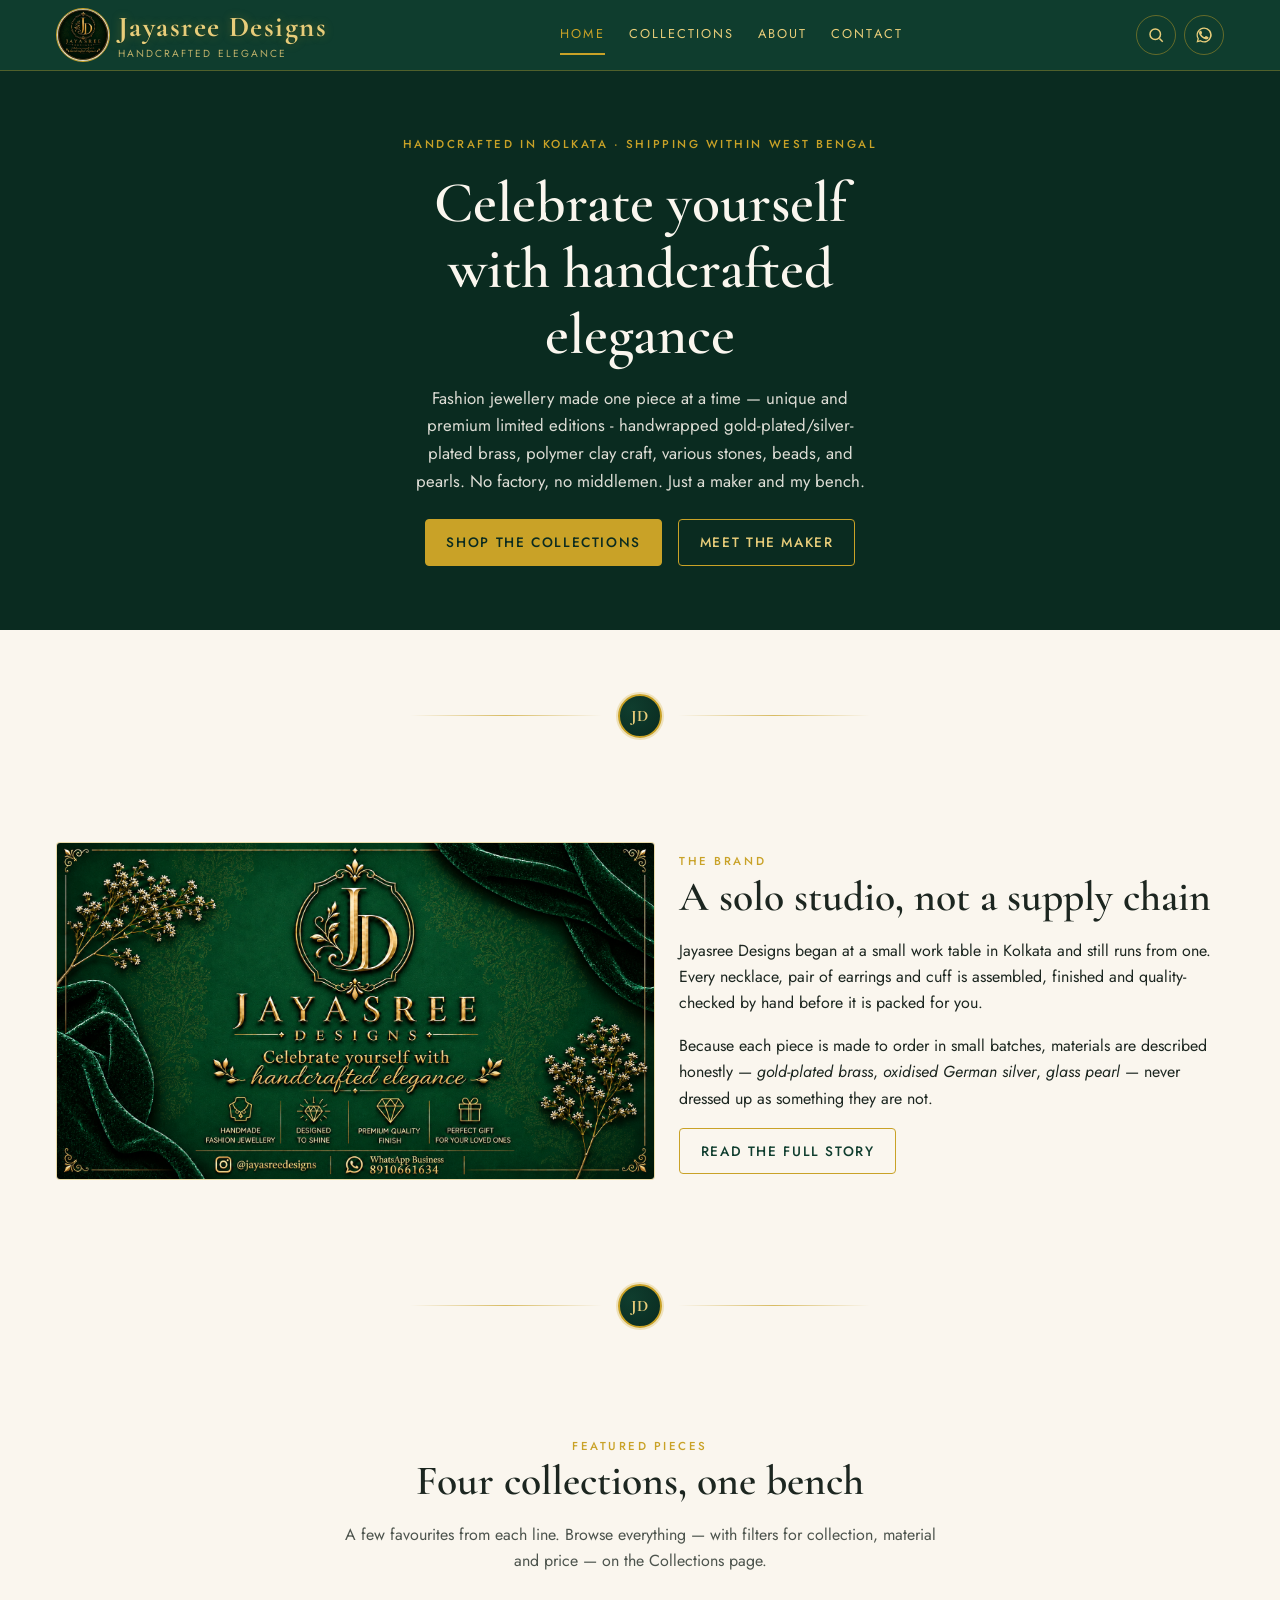
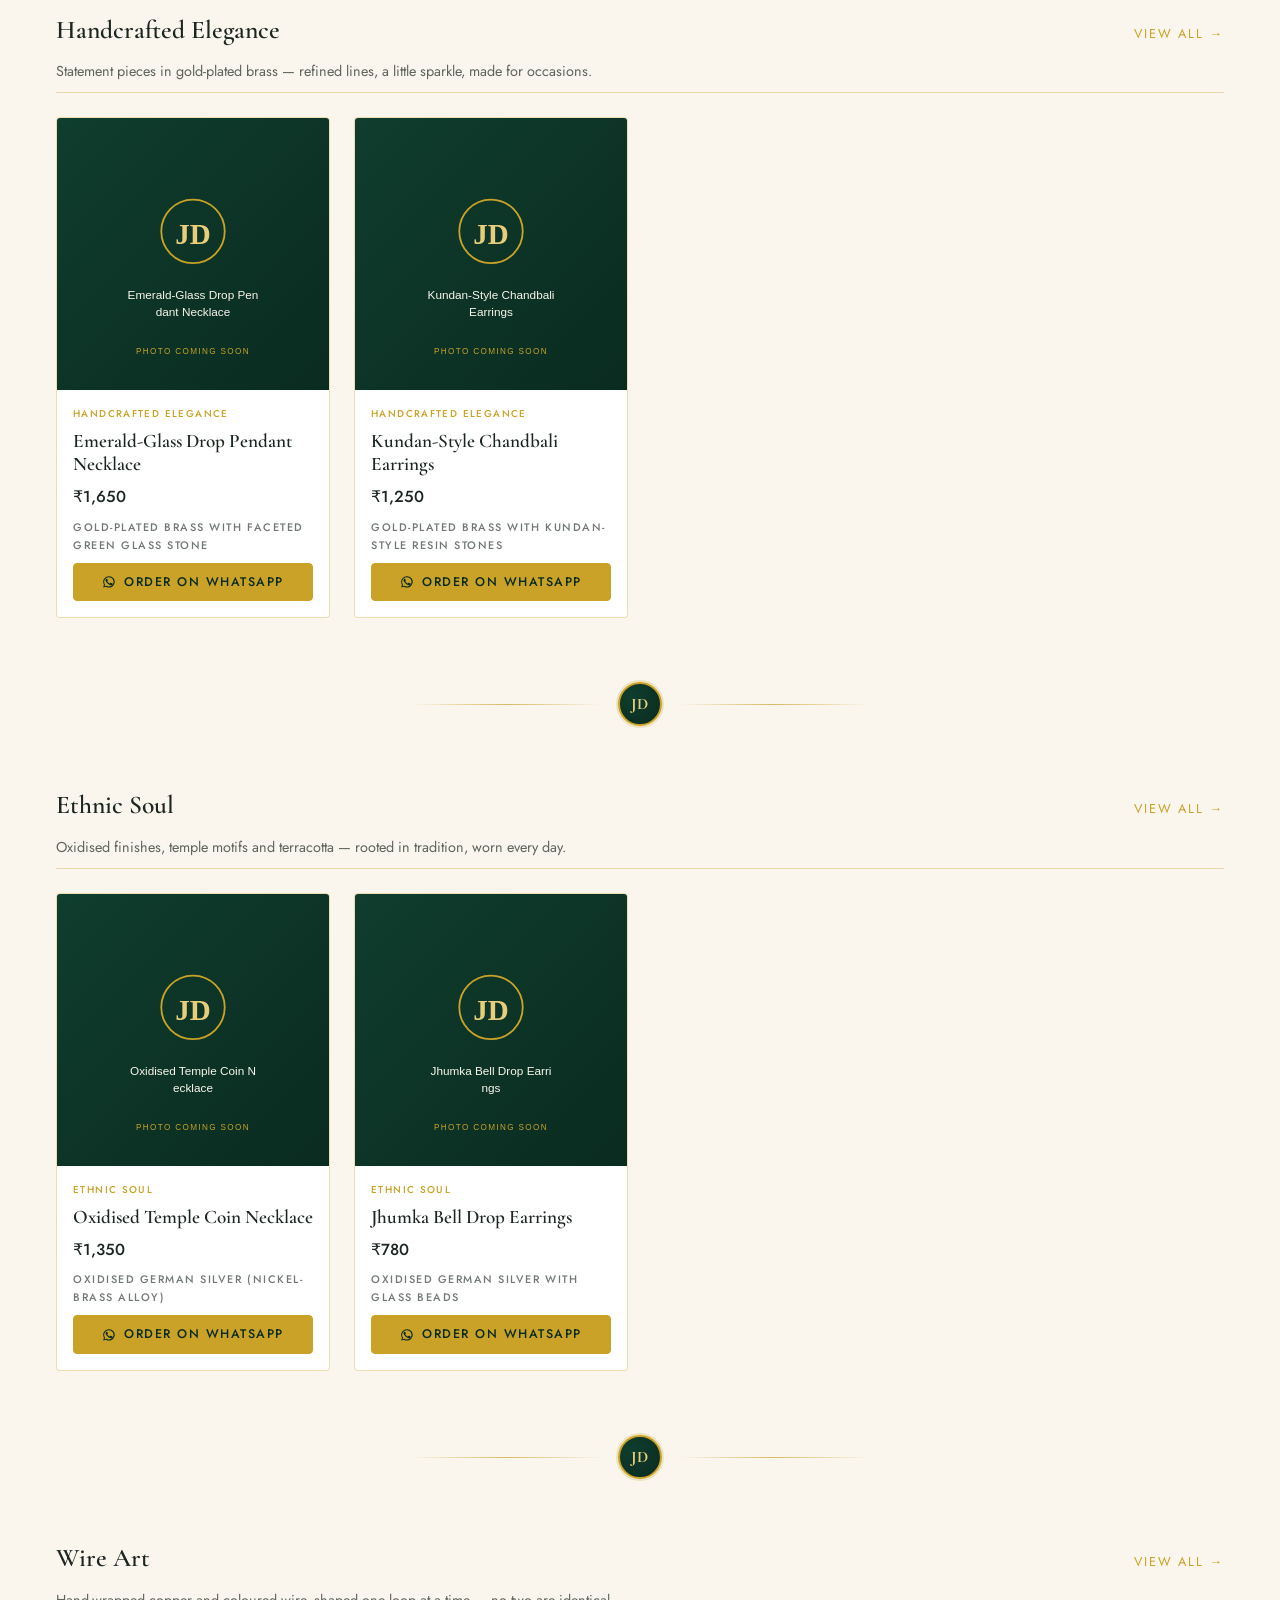
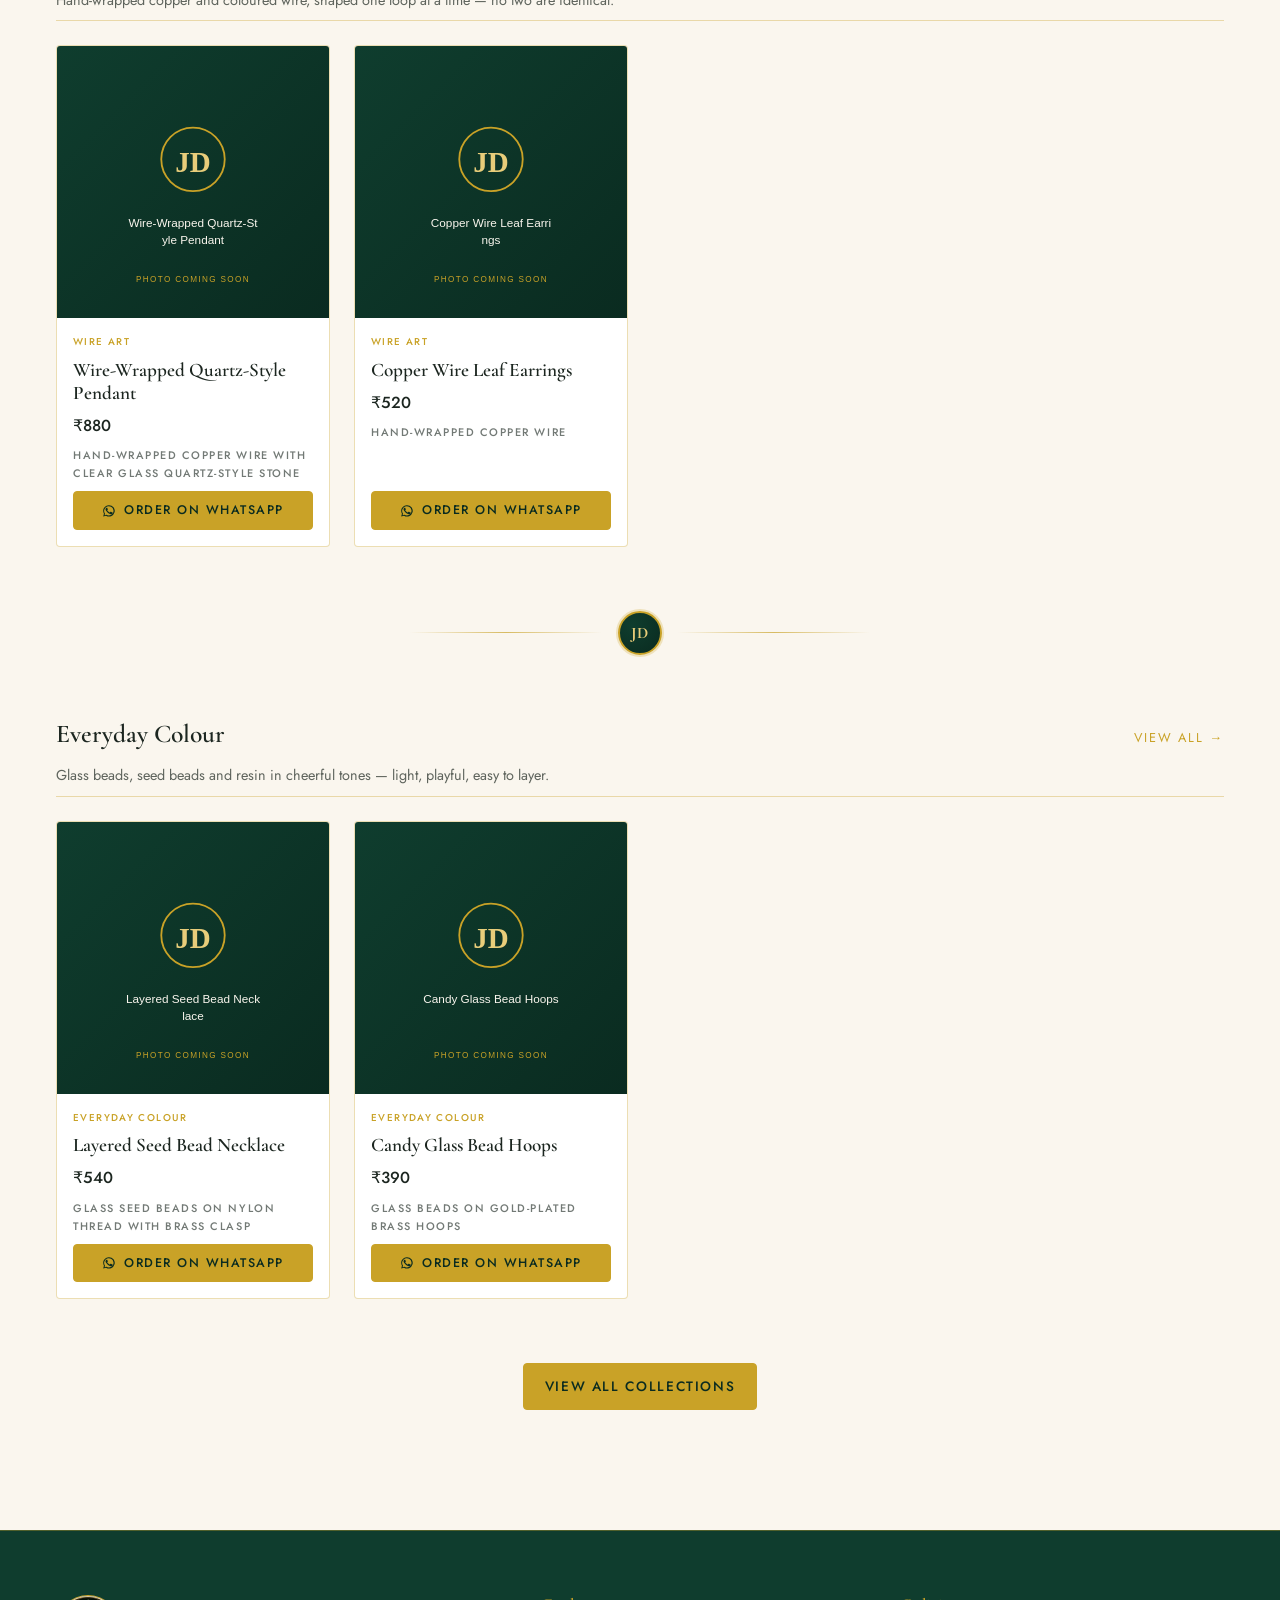
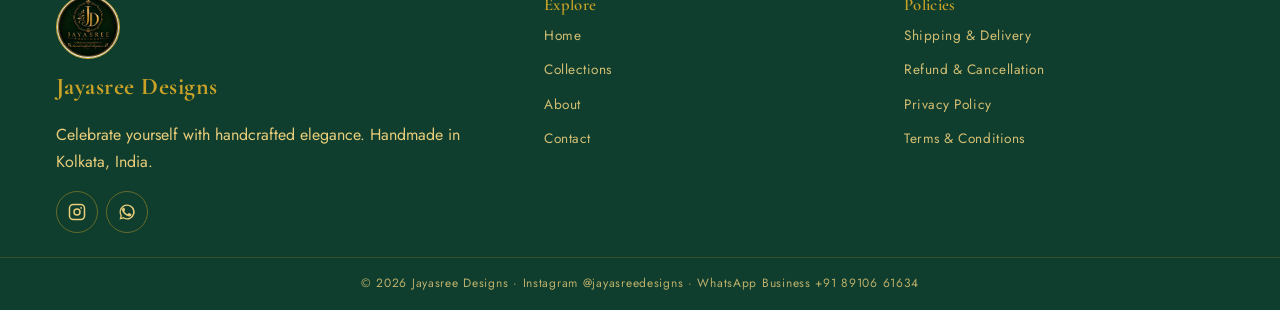
==== index.html @ e87f1fe1 "Fix WhatsApp number source, price range overlap, and SEO basics - Product and empty-state WhatsApp l" ====
<!DOCTYPE html>
<html lang="en">
<head>
  <meta charset="utf-8">
  <meta name="viewport" content="width=device-width, initial-scale=1">
  <title>Jayasree Designs — Handcrafted Fashion Jewellery</title>
  <meta name="description" content="Jayasree Designs is a solo-maker handcrafted fashion jewellery brand from Kolkata. Gold-plated brass, oxidised silver, wire art and colourful everyday pieces. Order on WhatsApp. Currently shipping within West Bengal.">
  <link rel="icon" href="assets/images/logo.jpeg">
  <link rel="preconnect" href="https://fonts.googleapis.com">
  <link rel="preconnect" href="https://fonts.gstatic.com" crossorigin>
  <link rel="stylesheet" href="https://fonts.googleapis.com/css2?family=Cormorant+Garamond:ital,wght@0,400;0,500;0,600;0,700;1,400&family=Jost:wght@300;400;500;600&display=swap">
  <link rel="stylesheet" href="assets/css/styles.css">
</head>
<body>
  <a class="skip-link" href="#main">Skip to content</a>

  <!-- ============================ HEADER ============================ -->
  <header class="site-header">
    <div class="container header-inner">
      <a class="brand" href="index.html" aria-label="Jayasree Designs — home">
        <img src="assets/images/logo.jpeg" alt="" width="54" height="54">
        <span class="brand-text">
          <span class="brand-name" data-jd="name">Jayasree Designs</span>
          <span class="brand-tag" data-jd="header-tag">Handcrafted elegance</span>
        </span>
      </a>

      <nav class="nav" id="primary-nav" aria-label="Primary">
        <ul>
          <li><a href="index.html">Home</a></li>
          <li><a href="collections.html">Collections</a></li>
          <li><a href="about.html">About</a></li>
          <li><a href="contact.html">Contact</a></li>
        </ul>
      </nav>

      <div class="header-utils">
        <form class="header-search" id="header-search" role="search" action="collections.html" method="get">
          <input type="search" name="q" placeholder="Search pieces…" aria-label="Search products">
          <button type="submit" class="icon-btn" aria-label="Submit search">
            <svg viewBox="0 0 24 24" fill="none" stroke="currentColor" stroke-width="2" aria-hidden="true"><circle cx="11" cy="11" r="7"/><line x1="21" y1="21" x2="16.65" y2="16.65"/></svg>
          </button>
        </form>
        <button type="button" class="icon-btn search-toggle" aria-label="Search" aria-expanded="false" aria-controls="header-search">
          <svg viewBox="0 0 24 24" fill="none" stroke="currentColor" stroke-width="2" aria-hidden="true"><circle cx="11" cy="11" r="7"/><line x1="21" y1="21" x2="16.65" y2="16.65"/></svg>
        </button>
        <a class="icon-btn" href="https://wa.me/918910661634?text=Hello%20Jayasree%20Designs!%20I%20found%20you%20through%20your%20website%20and%20would%20like%20to%20place%20an%20order." target="_blank" rel="noopener" aria-label="Order on WhatsApp" data-jd-wa data-wa-text="Hello Jayasree Designs! I found you through your website and would like to place an order.">
          <svg viewBox="0 0 24 24" fill="currentColor" aria-hidden="true"><path d="M12 2a10 10 0 0 0-8.6 15L2 22l5.2-1.4A10 10 0 1 0 12 2zm0 18.2c-1.5 0-3-.4-4.3-1.2l-.3-.2-2.9.8.8-2.8-.2-.3A8.2 8.2 0 1 1 12 20.2zm4.7-6c-.3-.1-1.7-.8-2-.9-.3-.1-.5-.1-.7.2s-.7 1-.9 1.1c-.2.2-.3.2-.6.1a8 8 0 0 1-2.4-1.5 9 9 0 0 1-1.6-2c-.2-.3 0-.5.1-.6l.5-.5.3-.5c.1-.2 0-.4 0-.6l-.9-2.2c-.2-.5-.4-.5-.7-.5h-.6a1.1 1.1 0 0 0-.8.4c-.3.3-1 1-1 2.5s1.1 2.9 1.2 3.1c.2.2 2.2 3.4 5.4 4.7 3.2 1.3 3.2.9 3.8.8.6 0 1.7-.7 2-1.4.2-.7.2-1.3.1-1.4z"/></svg>
        </a>
        <button type="button" class="menu-toggle" aria-label="Menu" aria-expanded="false" aria-controls="primary-nav">
          <svg viewBox="0 0 24 24" fill="none" stroke="currentColor" stroke-width="2" aria-hidden="true"><line x1="3" y1="6" x2="21" y2="6"/><line x1="3" y1="12" x2="21" y2="12"/><line x1="3" y1="18" x2="21" y2="18"/></svg>
        </button>
      </div>
    </div>
  </header>

  <main id="main">
    <!-- ============================ HERO ============================ -->
    <section class="hero">
      <div class="container">
        <span class="eyebrow">Handcrafted in Kolkata · Shipping within West Bengal</span>
        <h1>Celebrate yourself with handcrafted elegance</h1>
        <p class="subhead">Fashion jewellery made one piece at a time — unique and premium limited editions - handwrapped gold-plated/silver-plated brass, polymer clay craft, various stones, beads, and pearls. No factory, no middlemen. Just a maker and my bench.</p>
        <div class="hero-actions">
          <a class="btn btn--on-green" href="collections.html">Shop the collections</a>
          <a class="btn btn--on-green btn--outline" href="about.html">Meet the maker</a>
        </div>
      </div>
    </section>

    <div class="section-divider" aria-hidden="true"><span class="medallion"><span>JD</span></span></div>

    <!-- ======================= STORY TEASER ======================= -->
    <section class="section">
      <div class="container">
        <div class="story-teaser">
          <div class="media">
            <img src="assets/images/Banner3.png" alt="A selection of Jayasree Designs handcrafted jewellery" loading="lazy">
          </div>
          <div>
            <span class="eyebrow">The brand</span>
            <h2>A solo studio, not a supply chain</h2>
            <p>Jayasree Designs began at a small work table in Kolkata and still runs from one. Every necklace, pair of earrings and cuff is assembled, finished and quality-checked by hand before it is packed for you.</p>
            <p>Because each piece is made to order in small batches, materials are described honestly — <em>gold-plated brass</em>, <em>oxidised German silver</em>, <em>glass pearl</em> — never dressed up as something they are not.</p>
            <a class="btn btn--outline" href="about.html">Read the full story</a>
          </div>
        </div>
      </div>
    </section>

    <div class="section-divider" aria-hidden="true"><span class="medallion"><span>JD</span></span></div>

    <!-- ==================== FEATURED COLLECTIONS ==================== -->
    <section class="section">
      <div class="container">
        <div class="section-head">
          <span class="eyebrow">Featured pieces</span>
          <h2>Four collections, one bench</h2>
          <p>A few favourites from each line. Browse everything — with filters for collection, material and price — on the Collections page.</p>
        </div>
        <div id="featured-root" aria-live="polite">
          <p class="material" style="text-align:center">Loading pieces…</p>
        </div>
        <p style="text-align:center; margin-top: 2rem;">
          <a class="btn" href="collections.html">View all collections</a>
        </p>
      </div>
    </section>
  </main>

  <!-- ============================ FOOTER ============================ -->
  <footer class="site-footer">
    <div class="container footer-grid">
      <div class="footer-brand">
        <img src="assets/images/logo.jpeg" alt="Jayasree Designs">
        <p class="brand-name" data-jd="name">Jayasree Designs</p>
        <p data-jd="footer-blurb">Celebrate yourself with handcrafted elegance. Handmade in Kolkata, India.</p>
        <div class="social-row">
          <a href="https://instagram.com/jayasreedesigns" target="_blank" rel="noopener" aria-label="Jayasree Designs on Instagram" data-jd-ig>
            <svg viewBox="0 0 24 24" fill="none" stroke="currentColor" stroke-width="2" aria-hidden="true"><rect x="2" y="2" width="20" height="20" rx="5"/><circle cx="12" cy="12" r="4"/><circle cx="17.5" cy="6.5" r="1.2" fill="currentColor" stroke="none"/></svg>
          </a>
          <a href="https://wa.me/918910661634" target="_blank" rel="noopener" aria-label="Jayasree Designs on WhatsApp" data-jd-wa>
            <svg viewBox="0 0 24 24" fill="currentColor" aria-hidden="true"><path d="M12 2a10 10 0 0 0-8.6 15L2 22l5.2-1.4A10 10 0 1 0 12 2zm0 18.2c-1.5 0-3-.4-4.3-1.2l-.3-.2-2.9.8.8-2.8-.2-.3A8.2 8.2 0 1 1 12 20.2zm4.7-6c-.3-.1-1.7-.8-2-.9-.3-.1-.5-.1-.7.2s-.7 1-.9 1.1c-.2.2-.3.2-.6.1a8 8 0 0 1-2.4-1.5 9 9 0 0 1-1.6-2c-.2-.3 0-.5.1-.6l.5-.5.3-.5c.1-.2 0-.4 0-.6l-.9-2.2c-.2-.5-.4-.5-.7-.5h-.6a1.1 1.1 0 0 0-.8.4c-.3.3-1 1-1 2.5s1.1 2.9 1.2 3.1c.2.2 2.2 3.4 5.4 4.7 3.2 1.3 3.2.9 3.8.8.6 0 1.7-.7 2-1.4.2-.7.2-1.3.1-1.4z"/></svg>
          </a>
        </div>
      </div>
      <div>
        <h4>Explore</h4>
        <ul class="footer-nav">
          <li><a href="index.html">Home</a></li>
          <li><a href="collections.html">Collections</a></li>
          <li><a href="about.html">About</a></li>
          <li><a href="contact.html">Contact</a></li>
        </ul>
      </div>
      <div>
        <h4>Policies</h4>
        <ul class="footer-nav">
          <li><a href="shipping-policy.html">Shipping &amp; Delivery</a></li>
          <li><a href="refund-policy.html">Refund &amp; Cancellation</a></li>
          <li><a href="privacy-policy.html">Privacy Policy</a></li>
          <li><a href="terms.html">Terms &amp; Conditions</a></li>
        </ul>
      </div>
    </div>
    <div class="footer-bottom">
      <div class="container">© <span id="year">2026</span> <span data-jd="name">Jayasree Designs</span> · Instagram <span data-jd="instagram-handle">@jayasreedesigns</span> · WhatsApp Business <span data-jd="whatsapp-display">+91 89106 61634</span></div>
    </div>
  </footer>

  <script src="assets/js/site.js" defer></script>
  <script src="assets/js/products.js" defer></script>
</body>
</html>
---- assets/css/styles.css ----
/* =========================================================================
   Jayasree Designs — single stylesheet
   Plain CSS, mobile-first. No build step.
   ========================================================================= */

/* Google Fonts (Cormorant Garamond + Jost) are loaded with a <link> in each
   page's <head>, not @import here, so they download in parallel. */

/* ----- Design tokens ----- */
:root {
  --bottle-green: #0F3D2E;
  --bottle-green-deep: #0A2B20;
  --gold: #C9A227;
  --gold-light: #E8CD7A;
  --off-white: #FAF6EE;
  --ink: #1C2620;

  --font-display: "Cormorant Garamond", Georgia, "Times New Roman", serif;
  --font-body: "Jost", "Helvetica Neue", Arial, sans-serif;

  --maxw: 1200px;
  --radius: 4px;
  --shadow-sm: 0 1px 3px rgba(15, 61, 46, 0.12);
  --shadow-md: 0 8px 28px rgba(15, 61, 46, 0.16);
  --header-h: 118px;

  --space-1: 0.25rem;
  --space-2: 0.5rem;
  --space-3: 1rem;
  --space-4: 1.5rem;
  --space-5: 2.5rem;
  --space-6: 4rem;
}

/* ----- Reset-ish ----- */
*,
*::before,
*::after {
  box-sizing: border-box;
}

html {
  -webkit-text-size-adjust: 100%;
  scroll-behavior: smooth;
}

body {
  margin: 0;
  background: var(--off-white);
  color: var(--ink);
  font-family: var(--font-body);
  font-weight: 400;
  font-size: 1rem;
  line-height: 1.65;
}

img {
  max-width: 100%;
  display: block;
}

a {
  color: inherit;
  text-decoration: none;
}

button {
  font-family: inherit;
  cursor: pointer;
}

h1,
h2,
h3,
h4 {
  font-family: var(--font-display);
  font-weight: 600;
  line-height: 1.15;
  margin: 0 0 var(--space-3);
  color: var(--ink);
}

h1 { font-size: clamp(2.1rem, 6vw, 3.6rem); }
h2 { font-size: clamp(1.7rem, 4.4vw, 2.6rem); }
h3 { font-size: clamp(1.25rem, 3vw, 1.6rem); }

p { margin: 0 0 var(--space-3); }

hr {
  border: 0;
  border-top: 1px solid rgba(201, 162, 39, 0.4);
  margin: var(--space-5) 0;
}

.container {
  width: 100%;
  max-width: var(--maxw);
  margin-inline: auto;
  padding-inline: var(--space-3);
}

.visually-hidden {
  position: absolute !important;
  width: 1px;
  height: 1px;
  padding: 0;
  margin: -1px;
  overflow: hidden;
  clip: rect(0 0 0 0);
  white-space: nowrap;
  border: 0;
}

.skip-link {
  position: absolute;
  left: -999px;
  top: 0;
  background: var(--gold);
  color: var(--bottle-green-deep);
  padding: var(--space-2) var(--space-3);
  z-index: 200;
  font-weight: 600;
}
.skip-link:focus { left: 0; }

:focus-visible {
  outline: 2px solid var(--gold);
  outline-offset: 2px;
}

/* ----- Typographic helpers ----- */
.eyebrow,
.tag,
.material,
.nav a,
.footer-nav a {
  font-family: var(--font-body);
}

.eyebrow {
  text-transform: uppercase;
  letter-spacing: 0.22em;
  font-size: 0.72rem;
  font-weight: 500;
  color: var(--gold);
}

/* uppercase Jost with tracking for category / material labels */
.tag,
.material {
  text-transform: uppercase;
  letter-spacing: 0.14em;
  font-size: 0.68rem;
  font-weight: 500;
}

/* =========================================================================
   Buttons
   ========================================================================= */
.btn {
  display: inline-flex;
  align-items: center;
  justify-content: center;
  gap: var(--space-2);
  font-family: var(--font-body);
  font-weight: 500;
  font-size: 0.85rem;
  text-transform: uppercase;
  letter-spacing: 0.12em;
  padding: 0.8em 1.5em;
  border-radius: var(--radius);
  border: 1px solid var(--gold);
  background: var(--gold);
  color: var(--bottle-green-deep);
  transition: background-color 0.18s ease, color 0.18s ease, transform 0.18s ease;
}
.btn:hover,
.btn:focus-visible {
  background: var(--gold-light);
  transform: translateY(-1px);
}

.btn--outline {
  background: transparent;
  color: var(--bottle-green);
}
.btn--outline:hover,
.btn--outline:focus-visible {
  background: var(--gold);
  color: var(--bottle-green-deep);
}

.btn--on-green {
  background: var(--gold);
  color: var(--bottle-green-deep);
}
.btn--on-green.btn--outline {
  background: transparent;
  color: var(--gold-light);
}
.btn--on-green.btn--outline:hover {
  background: var(--gold);
  color: var(--bottle-green-deep);
}

.btn--block { width: 100%; }
.btn--sm { padding: 0.65em 1.1em; font-size: 0.78rem; }

.wa-icon { width: 1.1em; height: 1.1em; flex: none; }

/* =========================================================================
   Medallion motif (echoes the JD monogram badge)
   ========================================================================= */
.medallion {
  width: 44px;
  height: 44px;
  border-radius: 50%;
  display: grid;
  place-items: center;
  background:
    radial-gradient(circle at 30% 30%, var(--bottle-green), var(--bottle-green-deep));
  border: 2px solid var(--gold);
  box-shadow: 0 0 0 2px rgba(201, 162, 39, 0.25);
  flex: none;
}
.medallion span {
  font-family: var(--font-display);
  font-weight: 700;
  font-size: 1rem;
  letter-spacing: 0.04em;
  color: var(--gold-light);
  line-height: 1;
}

/* divider between homepage sections */
.section-divider {
  display: flex;
  align-items: center;
  gap: var(--space-3);
  max-width: 460px;
  margin: var(--space-6) auto;
}
.section-divider::before,
.section-divider::after {
  content: "";
  flex: 1;
  height: 1px;
  background: linear-gradient(
    to right,
    transparent,
    rgba(201, 162, 39, 0.7),
    transparent
  );
}

/* =========================================================================
   Header
   ========================================================================= */
.site-header {
  position: sticky;
  top: 0;
  z-index: 100;
  background: var(--bottle-green);
  color: var(--gold-light);
  border-bottom: 1px solid rgba(201, 162, 39, 0.35);
}

.header-inner {
  display: grid;
  grid-template-columns: auto 1fr auto;
  align-items: center;
  gap: var(--space-3);
  padding-block: var(--space-2);
}

.brand {
  display: flex;
  align-items: center;
  gap: var(--space-2);
}
.brand img {
  width: 54px;
  height: 54px;
  border-radius: 50%;
  border: 1px solid var(--gold);
}
.brand-text {
  display: flex;
  flex-direction: column;
  gap: 5px;
  line-height: 1.1;
}
.brand-name {
  font-family: var(--font-display);
  font-weight: 700;
  font-size: 1.55rem;
  color: var(--gold);
  letter-spacing: 0.02em;
}
/* resplendent wordmark in the sticky header */
.site-header .brand-name {
  font-size: 1.8rem;
  color: var(--gold-light);
  letter-spacing: 0.05em;
  text-shadow: 0 0 10px rgba(201, 162, 39, 0.35), 0 1px 2px rgba(10, 43, 32, 0.45);
}
.brand-tag {
  font-size: 0.64rem;
  text-transform: uppercase;
  letter-spacing: 0.2em;
  color: var(--gold-light);
  opacity: 0.8;
}

/* primary nav */
.nav {
  justify-self: center;
}
.nav ul {
  list-style: none;
  margin: 0;
  padding: 0;
  display: flex;
  gap: var(--space-4);
}
.nav a {
  display: inline-block;
  padding: var(--space-2) 0;
  text-transform: uppercase;
  letter-spacing: 0.16em;
  font-size: 0.8rem;
  font-weight: 400;
  color: var(--gold-light);
  border-bottom: 2px solid transparent;
  transition: color 0.15s ease, border-color 0.15s ease;
}
.nav a:hover {
  color: var(--gold);
}
.nav a[aria-current="page"] {
  color: var(--gold);
  border-bottom-color: var(--gold);
}

/* header utilities: search + whatsapp */
.header-utils {
  justify-self: end;
  display: flex;
  align-items: center;
  gap: var(--space-2);
}
.icon-btn {
  width: 40px;
  height: 40px;
  display: grid;
  place-items: center;
  background: transparent;
  border: 1px solid rgba(201, 162, 39, 0.45);
  border-radius: 50%;
  color: var(--gold-light);
  transition: background-color 0.15s ease, color 0.15s ease;
}
.icon-btn:hover {
  background: var(--gold);
  color: var(--bottle-green-deep);
}
.icon-btn svg { width: 18px; height: 18px; }

.header-search {
  display: none;
  align-items: center;
  gap: var(--space-2);
  background: var(--bottle-green-deep);
  border: 1px solid rgba(201, 162, 39, 0.4);
  border-radius: var(--radius);
  padding: 0.35rem 0.6rem;
}
.header-search.is-open { display: flex; }
.header-search input {
  background: transparent;
  border: 0;
  color: var(--off-white);
  font-family: var(--font-body);
  font-size: 0.85rem;
  min-width: 160px;
}
.header-search input::placeholder { color: rgba(250, 246, 238, 0.5); }
.header-search input:focus { outline: none; }

/* mobile menu toggle */
.menu-toggle {
  display: inline-grid;
  place-items: center;
  width: 40px;
  height: 40px;
  background: transparent;
  border: 1px solid rgba(201, 162, 39, 0.45);
  border-radius: var(--radius);
  color: var(--gold-light);
}
.menu-toggle svg { width: 20px; height: 20px; }

/* =========================================================================
   Footer
   ========================================================================= */
.site-footer {
  background: var(--bottle-green);
  color: var(--gold-light);
  margin-top: var(--space-6);
  border-top: 1px solid rgba(201, 162, 39, 0.35);
}
.footer-grid {
  display: grid;
  gap: var(--space-5);
  padding-block: var(--space-6) var(--space-4);
}
.footer-brand img {
  width: 64px;
  height: 64px;
  border-radius: 50%;
  border: 1px solid var(--gold);
  margin-bottom: var(--space-2);
}
.footer-brand .brand-name { font-size: 1.5rem; }
.site-footer h4 {
  color: var(--gold);
  font-size: 1.05rem;
  text-transform: none;
  letter-spacing: 0.02em;
  margin-bottom: var(--space-2);
}
.footer-nav {
  list-style: none;
  margin: 0;
  padding: 0;
  display: grid;
  gap: var(--space-2);
}
.footer-nav a {
  font-size: 0.85rem;
  letter-spacing: 0.04em;
  color: var(--gold-light);
  opacity: 0.9;
}
.footer-nav a:hover { color: var(--gold); opacity: 1; }

.social-row {
  display: flex;
  gap: var(--space-2);
  margin-top: var(--space-2);
}
.social-row a {
  display: inline-grid;
  place-items: center;
  width: 42px;
  height: 42px;
  border: 1px solid rgba(201, 162, 39, 0.45);
  border-radius: 50%;
  color: var(--gold-light);
  transition: background-color 0.15s ease, color 0.15s ease;
}
.social-row a:hover { background: var(--gold); color: var(--bottle-green-deep); }
.social-row svg { width: 18px; height: 18px; }

.footer-bottom {
  border-top: 1px solid rgba(201, 162, 39, 0.25);
  padding-block: var(--space-3);
  font-size: 0.75rem;
  letter-spacing: 0.06em;
  text-align: center;
  opacity: 0.8;
}

/* =========================================================================
   Hero
   ========================================================================= */
.hero {
  background:
    linear-gradient(rgba(10, 43, 32, 0.72), rgba(10, 43, 32, 0.82));
  background-color: var(--bottle-green-deep);
  color: var(--off-white);
  text-align: center;
  padding-block: var(--space-6);
}
.hero h1 {
  color: var(--off-white);
  max-width: 16ch;
  margin-inline: auto;
}
.hero .subhead {
  font-size: 1.05rem;
  max-width: 46ch;
  margin: 0 auto var(--space-4);
  color: rgba(250, 246, 238, 0.88);
}
.hero .eyebrow { display: block; margin-bottom: var(--space-3); }
.hero-actions {
  display: flex;
  flex-wrap: wrap;
  gap: var(--space-3);
  justify-content: center;
}

/* =========================================================================
   Generic section
   ========================================================================= */
.section {
  padding-block: var(--space-5);
}
.section-head {
  text-align: center;
  max-width: 60ch;
  margin: 0 auto var(--space-5);
}
.section-head p { color: rgba(28, 38, 32, 0.78); }

/* story teaser */
.story-teaser {
  display: grid;
  gap: var(--space-4);
  align-items: center;
}
.story-teaser .media {
  border: 1px solid rgba(201, 162, 39, 0.4);
  border-radius: var(--radius);
  overflow: hidden;
  background: #fff;
}
.story-teaser .media img { width: 100%; height: 100%; object-fit: cover; }

/* collection strip on home */
.collection-block { margin-bottom: var(--space-6); }
.collection-block > .collection-head {
  display: flex;
  align-items: baseline;
  justify-content: space-between;
  gap: var(--space-3);
  flex-wrap: wrap;
  margin-bottom: var(--space-4);
  border-bottom: 1px solid rgba(201, 162, 39, 0.35);
  padding-bottom: var(--space-2);
}
.collection-head h3 { margin: 0; }
.collection-head p { margin: 0; font-size: 0.9rem; color: rgba(28,38,32,0.7); flex: 1 1 100%; }
.collection-head a { color: var(--gold); font-size: 0.8rem; text-transform: uppercase; letter-spacing: 0.14em; white-space: nowrap; }
.collection-head a:hover { text-decoration: underline; }

/* =========================================================================
   Shop layout: filter sidebar + product grid
   ========================================================================= */
.shop-layout {
  display: grid;
  gap: var(--space-4);
  align-items: start;
}

.filters {
  background: #fff;
  border: 1px solid rgba(201, 162, 39, 0.4);
  border-radius: var(--radius);
  box-shadow: var(--shadow-sm);
}
.filters-header {
  display: flex;
  align-items: center;
  justify-content: space-between;
  padding: var(--space-3);
  border-bottom: 1px solid rgba(201, 162, 39, 0.3);
}
.filters-header h2 {
  font-size: 1.15rem;
  margin: 0;
}
.filters-body { padding: var(--space-3); }
.filter-toggle {
  background: var(--bottle-green);
  color: var(--gold-light);
  border: 1px solid var(--gold);
  border-radius: var(--radius);
  padding: 0.6em 1em;
  font-size: 0.8rem;
  text-transform: uppercase;
  letter-spacing: 0.12em;
  width: 100%;
  display: flex;
  align-items: center;
  justify-content: space-between;
}

.filter-group { margin-bottom: var(--space-4); }
.filter-group:last-child { margin-bottom: 0; }
.filter-group h3 {
  font-family: var(--font-body);
  font-size: 0.72rem;
  text-transform: uppercase;
  letter-spacing: 0.16em;
  color: var(--gold);
  margin: 0 0 var(--space-2);
  padding-bottom: var(--space-1);
  border-bottom: 1px solid rgba(201, 162, 39, 0.3);
}
.filter-option {
  display: flex;
  align-items: center;
  gap: var(--space-2);
  padding: var(--space-1) 0;
  font-size: 0.9rem;
  cursor: pointer;
}
.filter-option input {
  accent-color: var(--gold);
  width: 16px;
  height: 16px;
  flex: none;
}
.filter-option .count {
  margin-left: auto;
  font-size: 0.75rem;
  color: rgba(28, 38, 32, 0.5);
}
.filters-actions { margin-top: var(--space-3); }

/* results bar */
.results-bar {
  display: flex;
  align-items: center;
  justify-content: space-between;
  gap: var(--space-3);
  flex-wrap: wrap;
  margin-bottom: var(--space-3);
}
.results-count {
  font-size: 0.85rem;
  letter-spacing: 0.04em;
  color: rgba(28, 38, 32, 0.7);
}
.results-bar select {
  font-family: var(--font-body);
  font-size: 0.85rem;
  padding: 0.5em 0.7em;
  border: 1px solid rgba(201, 162, 39, 0.5);
  border-radius: var(--radius);
  background: #fff;
  color: var(--ink);
}

.active-filters {
  display: flex;
  flex-wrap: wrap;
  gap: var(--space-2);
  margin-bottom: var(--space-3);
}
.chip {
  display: inline-flex;
  align-items: center;
  gap: var(--space-1);
  background: rgba(201, 162, 39, 0.15);
  border: 1px solid rgba(201, 162, 39, 0.5);
  border-radius: 999px;
  padding: 0.25em 0.7em;
  font-size: 0.72rem;
  text-transform: uppercase;
  letter-spacing: 0.1em;
}
.chip button {
  background: none;
  border: 0;
  color: inherit;
  font-size: 1rem;
  line-height: 1;
  padding: 0;
}

/* product grid */
.product-grid {
  display: grid;
  grid-template-columns: repeat(auto-fill, minmax(240px, 1fr));
  gap: var(--space-4);
}

.product-card {
  position: relative;
  background: #fff;
  border: 1px solid rgba(201, 162, 39, 0.35);
  border-radius: var(--radius);
  overflow: hidden;
  display: flex;
  flex-direction: column;
  transition: transform 0.2s ease, box-shadow 0.2s ease, border-color 0.2s ease;
}
.product-card:hover {
  transform: translateY(-4px);
  box-shadow: var(--shadow-md);
  border-color: var(--gold);
}

.product-media {
  position: relative;
  aspect-ratio: 1 / 1;
  background: linear-gradient(135deg, #f2ead8, #e7dcc2);
  overflow: hidden;
}
.product-media img {
  width: 100%;
  height: 100%;
  object-fit: cover;
  transition: transform 0.4s ease;
}
.product-card:hover .product-media img { transform: scale(1.04); }

/* medallion appears on hover */
.product-media .medallion {
  position: absolute;
  top: var(--space-2);
  right: var(--space-2);
  width: 38px;
  height: 38px;
  opacity: 0;
  transform: scale(0.7) rotate(-15deg);
  transition: opacity 0.22s ease, transform 0.22s ease;
}
.product-media .medallion span { font-size: 0.85rem; }
.product-card:hover .product-media .medallion,
.product-card:focus-within .product-media .medallion {
  opacity: 1;
  transform: scale(1) rotate(0);
}

.product-body {
  padding: var(--space-3);
  display: flex;
  flex-direction: column;
  gap: var(--space-2);
  flex: 1;
}
.product-collection {
  color: var(--gold);
  font-size: 0.62rem;
}
.product-name {
  font-family: var(--font-display);
  font-size: 1.2rem;
  font-weight: 600;
  margin: 0;
  line-height: 1.2;
}
.product-price {
  font-family: var(--font-body);
  font-weight: 500;
  font-size: 1rem;
  color: var(--ink);
}
.product-material {
  color: rgba(28, 38, 32, 0.62);
  margin: 0;
}
.product-body .btn { margin-top: auto; }

/* empty state */
.empty-state {
  grid-column: 1 / -1;
  text-align: center;
  padding: var(--space-6) var(--space-3);
  border: 1px dashed rgba(201, 162, 39, 0.5);
  border-radius: var(--radius);
}
.empty-state .medallion { margin: 0 auto var(--space-3); }

/* loading skeleton */
.is-loading .product-grid { opacity: 0.5; }

/* =========================================================================
   Content pages (about / contact / policies)
   ========================================================================= */
.page-header {
  background: var(--bottle-green-deep);
  color: var(--off-white);
  text-align: center;
  padding-block: var(--space-5);
}
.page-header h1 { color: var(--off-white); margin-bottom: var(--space-2); }
.page-header p { color: rgba(250, 246, 238, 0.82); margin: 0; }

.prose {
  max-width: 68ch;
  margin-inline: auto;
}
.prose h2 { margin-top: var(--space-5); }
.prose h3 { margin-top: var(--space-4); }
.prose ul, .prose ol { padding-left: 1.3em; margin-bottom: var(--space-3); }
.prose li { margin-bottom: var(--space-1); }
.prose .placeholder-note {
  background: rgba(201, 162, 39, 0.12);
  border-left: 3px solid var(--gold);
  padding: var(--space-2) var(--space-3);
  font-size: 0.85rem;
  color: rgba(28, 38, 32, 0.75);
  margin-bottom: var(--space-4);
}

.info-grid {
  display: grid;
  gap: var(--space-3);
  margin: var(--space-4) 0;
}
.info-card {
  background: #fff;
  border: 1px solid rgba(201, 162, 39, 0.4);
  border-radius: var(--radius);
  padding: var(--space-4);
}
.info-card h3 {
  font-family: var(--font-body);
  font-size: 0.72rem;
  text-transform: uppercase;
  letter-spacing: 0.16em;
  color: var(--gold);
  margin-bottom: var(--space-2);
}
.info-card a { color: var(--bottle-green); font-weight: 500; }
.info-card a:hover { color: var(--gold); }

.two-col {
  display: grid;
  gap: var(--space-5);
}

/* =========================================================================
   Responsive — tablet & up
   ========================================================================= */
@media (min-width: 700px) {
  .story-teaser { grid-template-columns: 1.1fr 1fr; }
  .story-teaser.reverse .media { order: 2; }

  .footer-grid {
    grid-template-columns: 1.4fr 1fr 1fr;
  }
  .two-col { grid-template-columns: 1fr 1fr; }
  .info-grid { grid-template-columns: 1fr 1fr; }
}

@media (min-width: 900px) {
  .menu-toggle { display: none; }
  .nav { display: block !important; position: static; }

  .shop-layout {
    grid-template-columns: 260px 1fr;
    gap: var(--space-5);
  }
  .filter-toggle { display: none; }
  .filters-body { display: block !important; }
  .filters {
    position: sticky;
    top: calc(var(--header-h) + var(--space-3));
  }
}

/* =========================================================================
   Responsive — mobile nav (below 900px)
   ========================================================================= */
@media (max-width: 899px) {
  .header-inner {
    grid-template-columns: auto 1fr;
  }
  .nav {
    grid-column: 1 / -1;
    justify-self: stretch;
    display: none;
    padding-top: var(--space-2);
    border-top: 1px solid rgba(201, 162, 39, 0.3);
    margin-top: var(--space-2);
  }
  .nav.is-open { display: block; }
  .nav ul {
    flex-direction: column;
    gap: 0;
  }
  .nav li { border-bottom: 1px solid rgba(201, 162, 39, 0.18); }
  .nav a {
    display: block;
    padding: var(--space-3) var(--space-1);
    border-bottom: none;
  }
  .nav a[aria-current="page"] {
    border-bottom: none;
    border-left: 3px solid var(--gold);
    padding-left: var(--space-2);
  }

  .brand-tag { display: none; }
  .brand img { width: 46px; height: 46px; }
  .brand-name,
  .site-header .brand-name { font-size: 1.2rem; letter-spacing: 0.03em; }

  :root { --header-h: 70px; }

  /* collapsible filter panel on mobile */
  .filters-header { display: none; }
  .filters-body { display: none; }
  .filters-body.is-open { display: block; }
}

@media (max-width: 480px) {
  .product-grid { grid-template-columns: 1fr 1fr; gap: var(--space-3); }
  .product-body { padding: var(--space-2); }
  .product-name { font-size: 1rem; }
  .product-body .btn { font-size: 0.68rem; padding: 0.7em 0.6em; letter-spacing: 0.06em; }
  .hero-actions .btn { width: 100%; }
}

@media (prefers-reduced-motion: reduce) {
  * { transition: none !important; scroll-behavior: auto !important; }
}
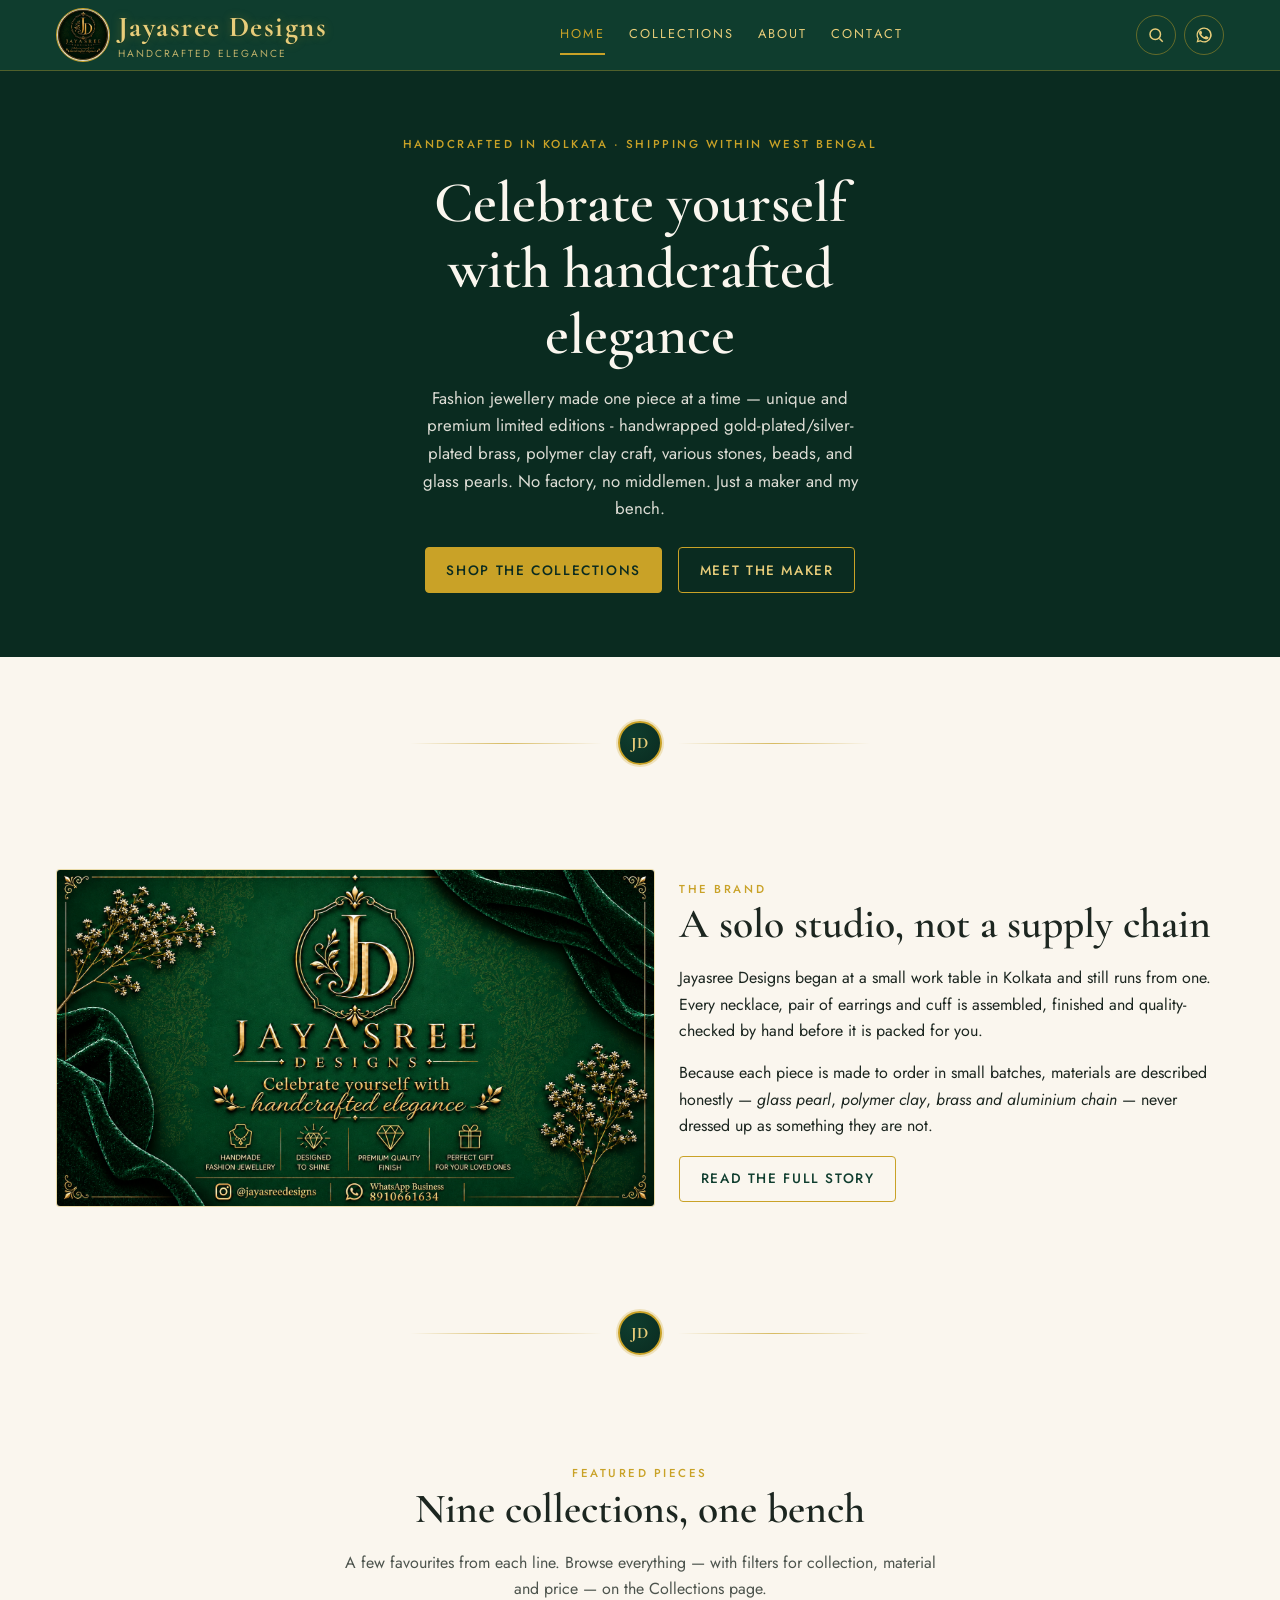
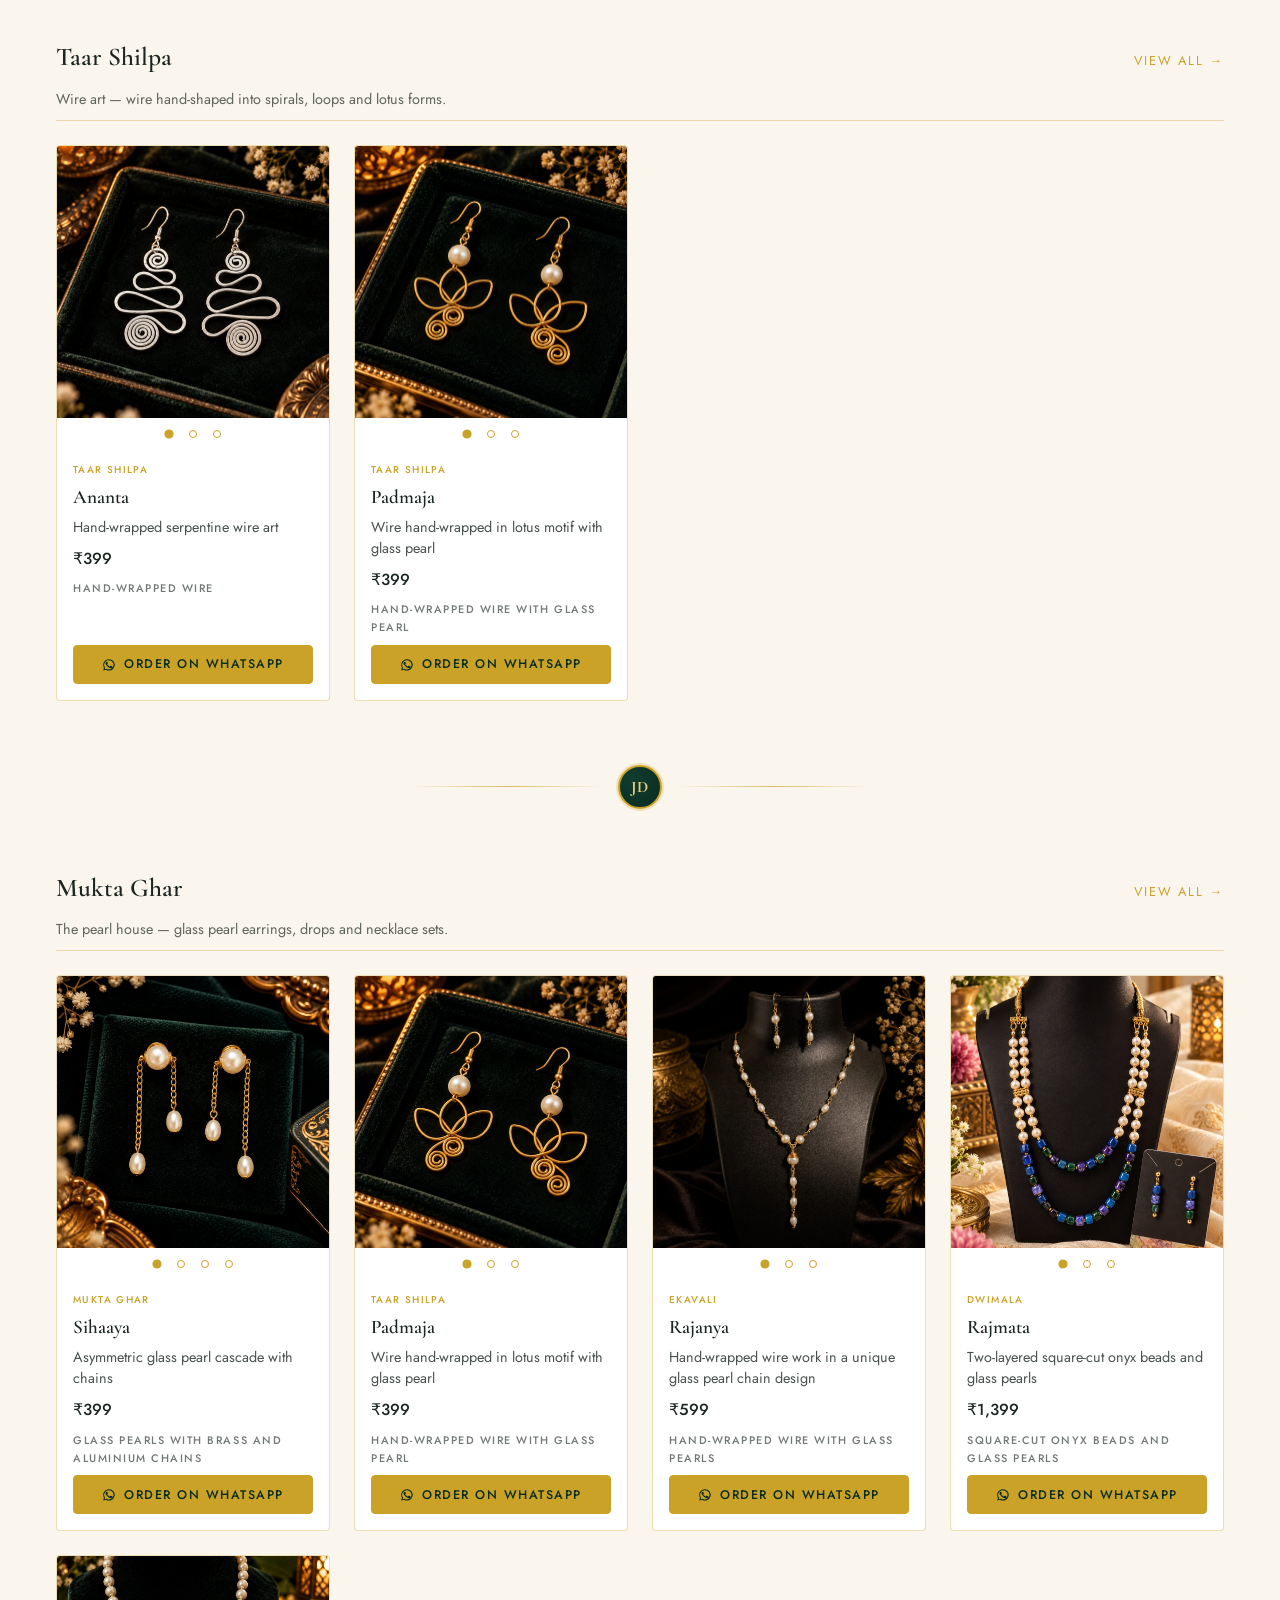
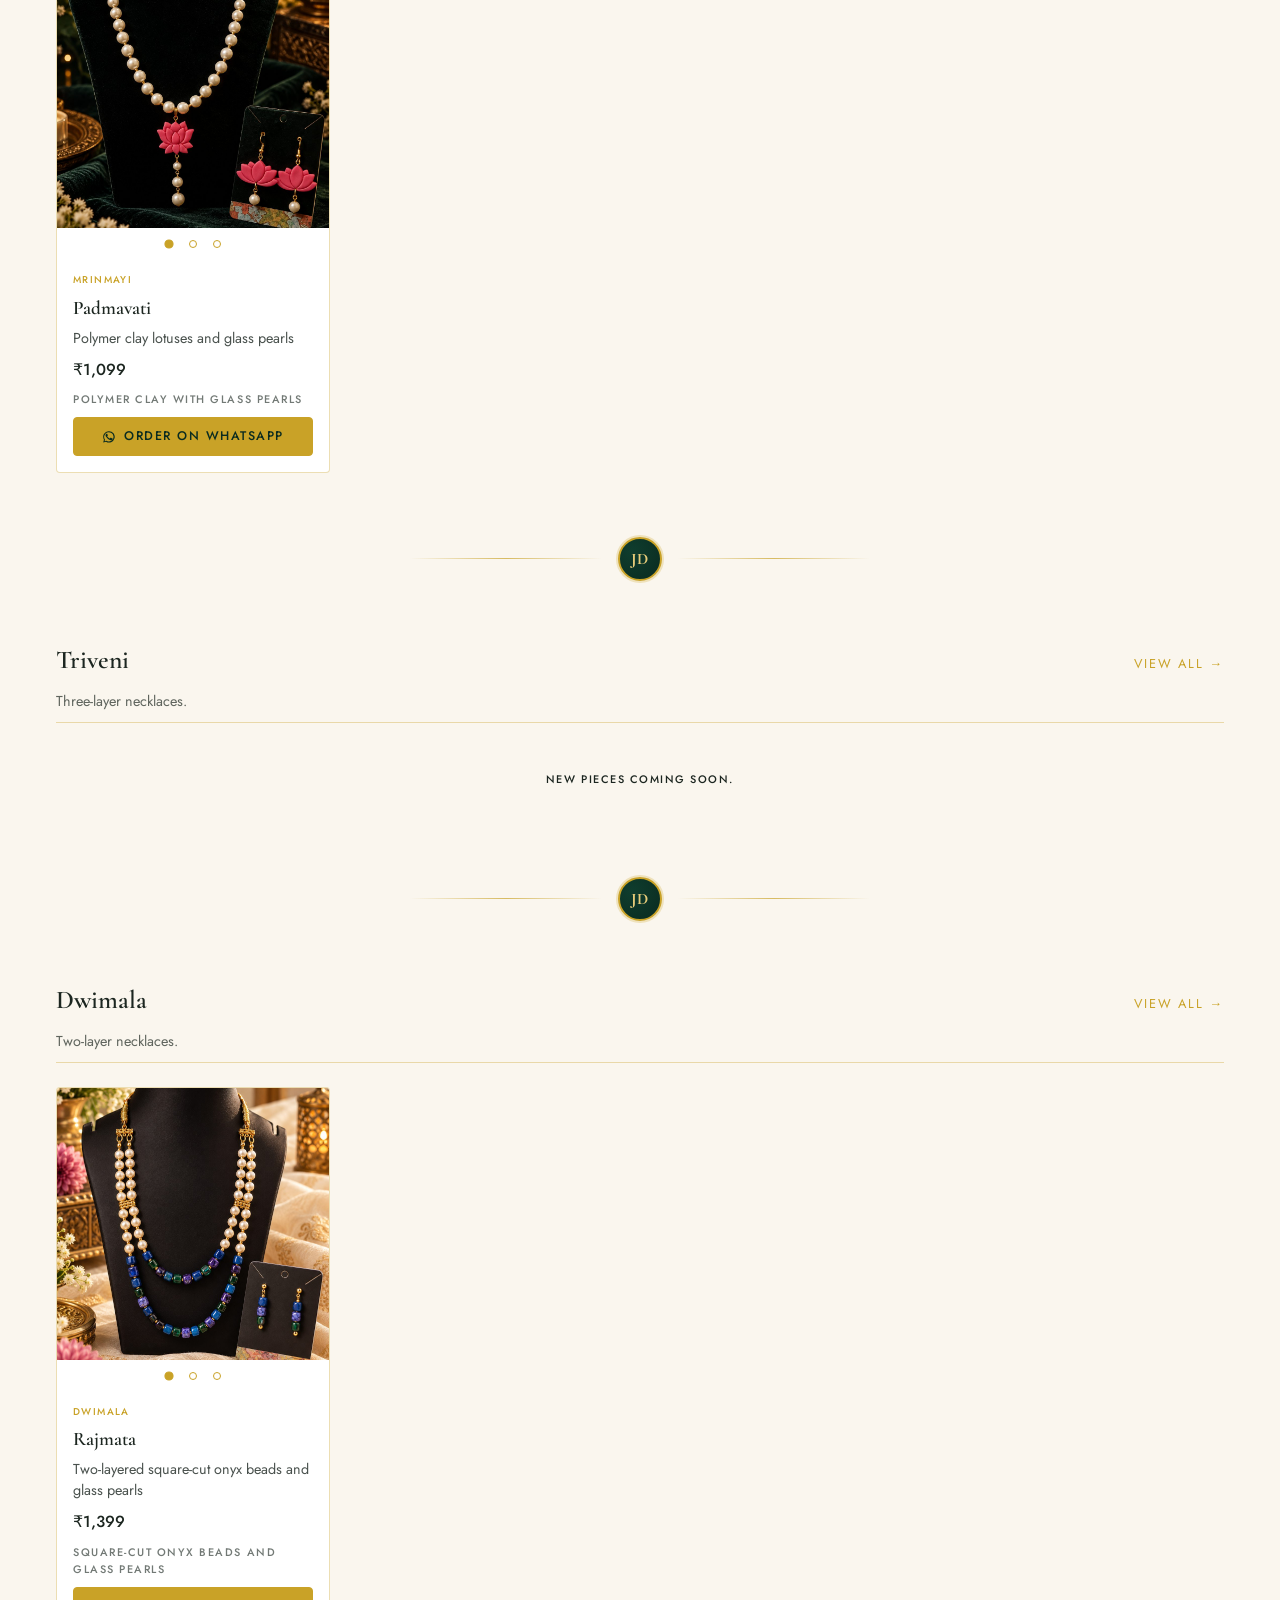
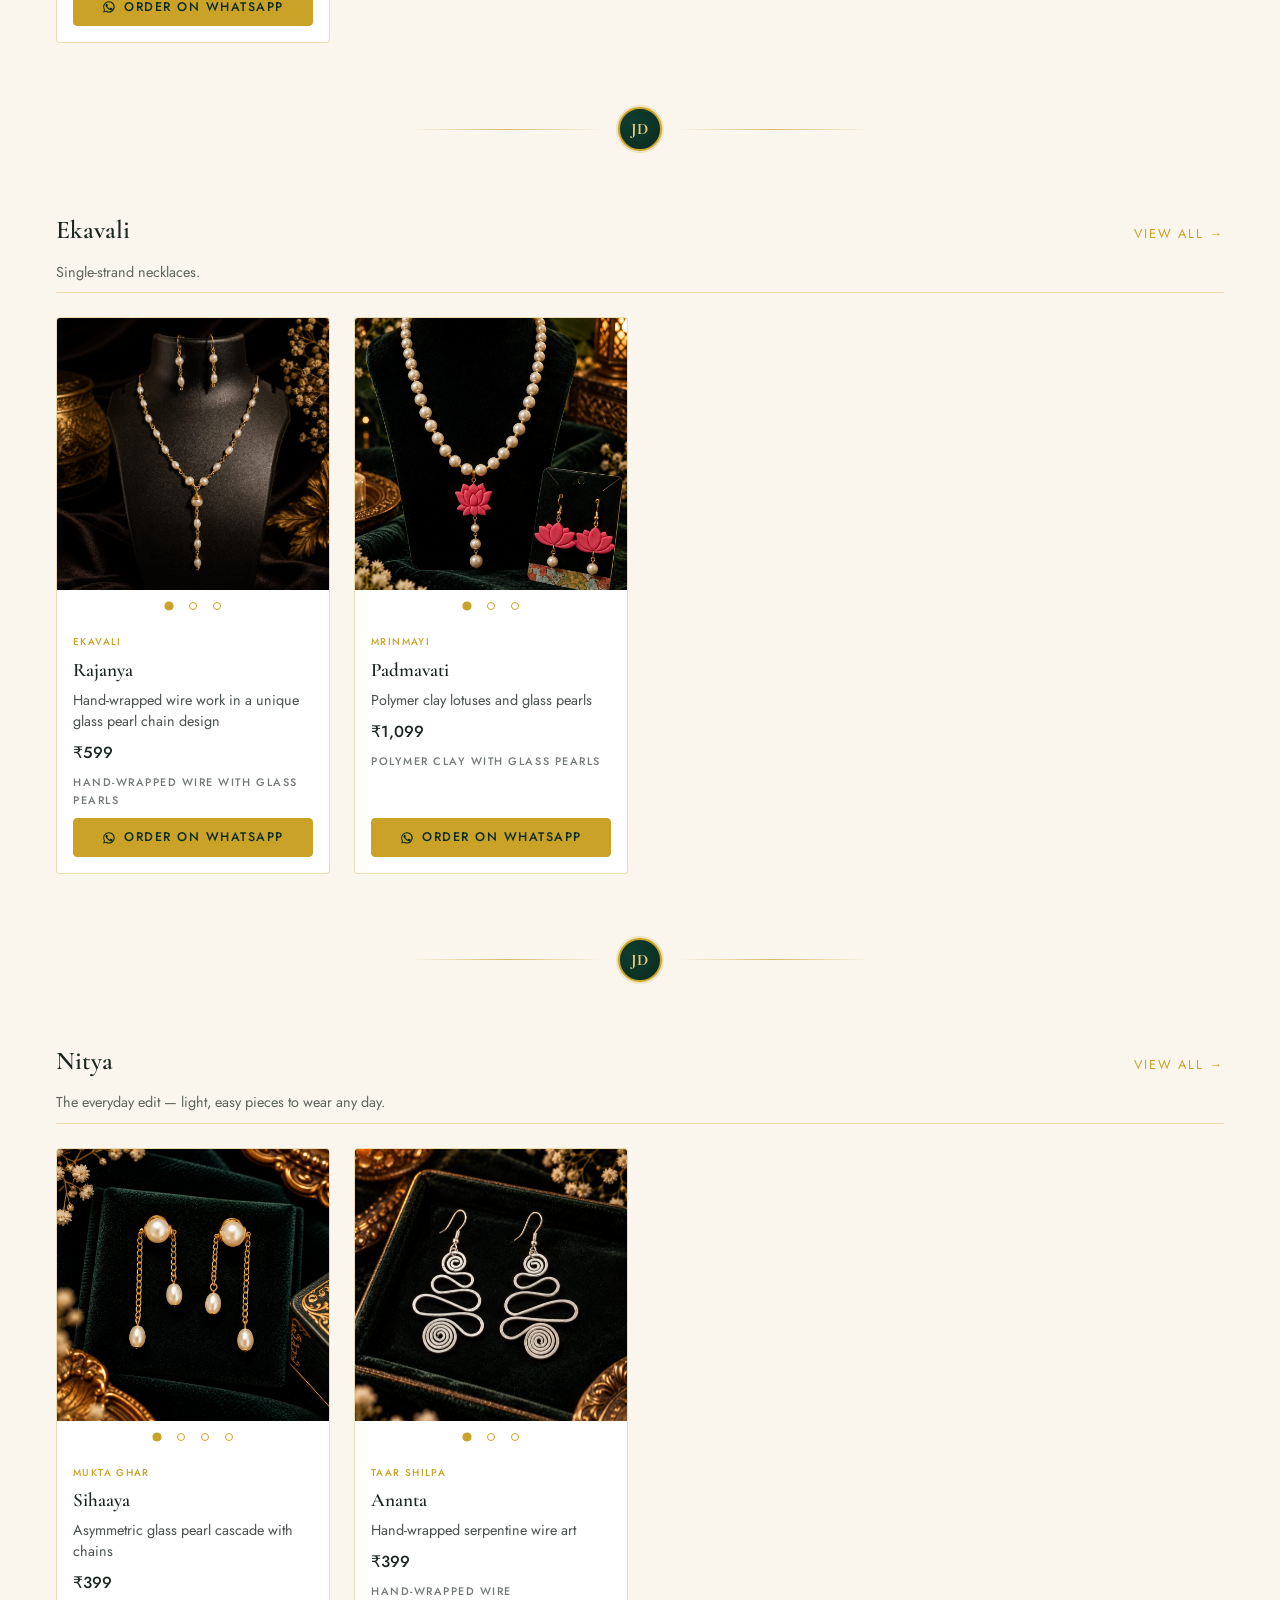
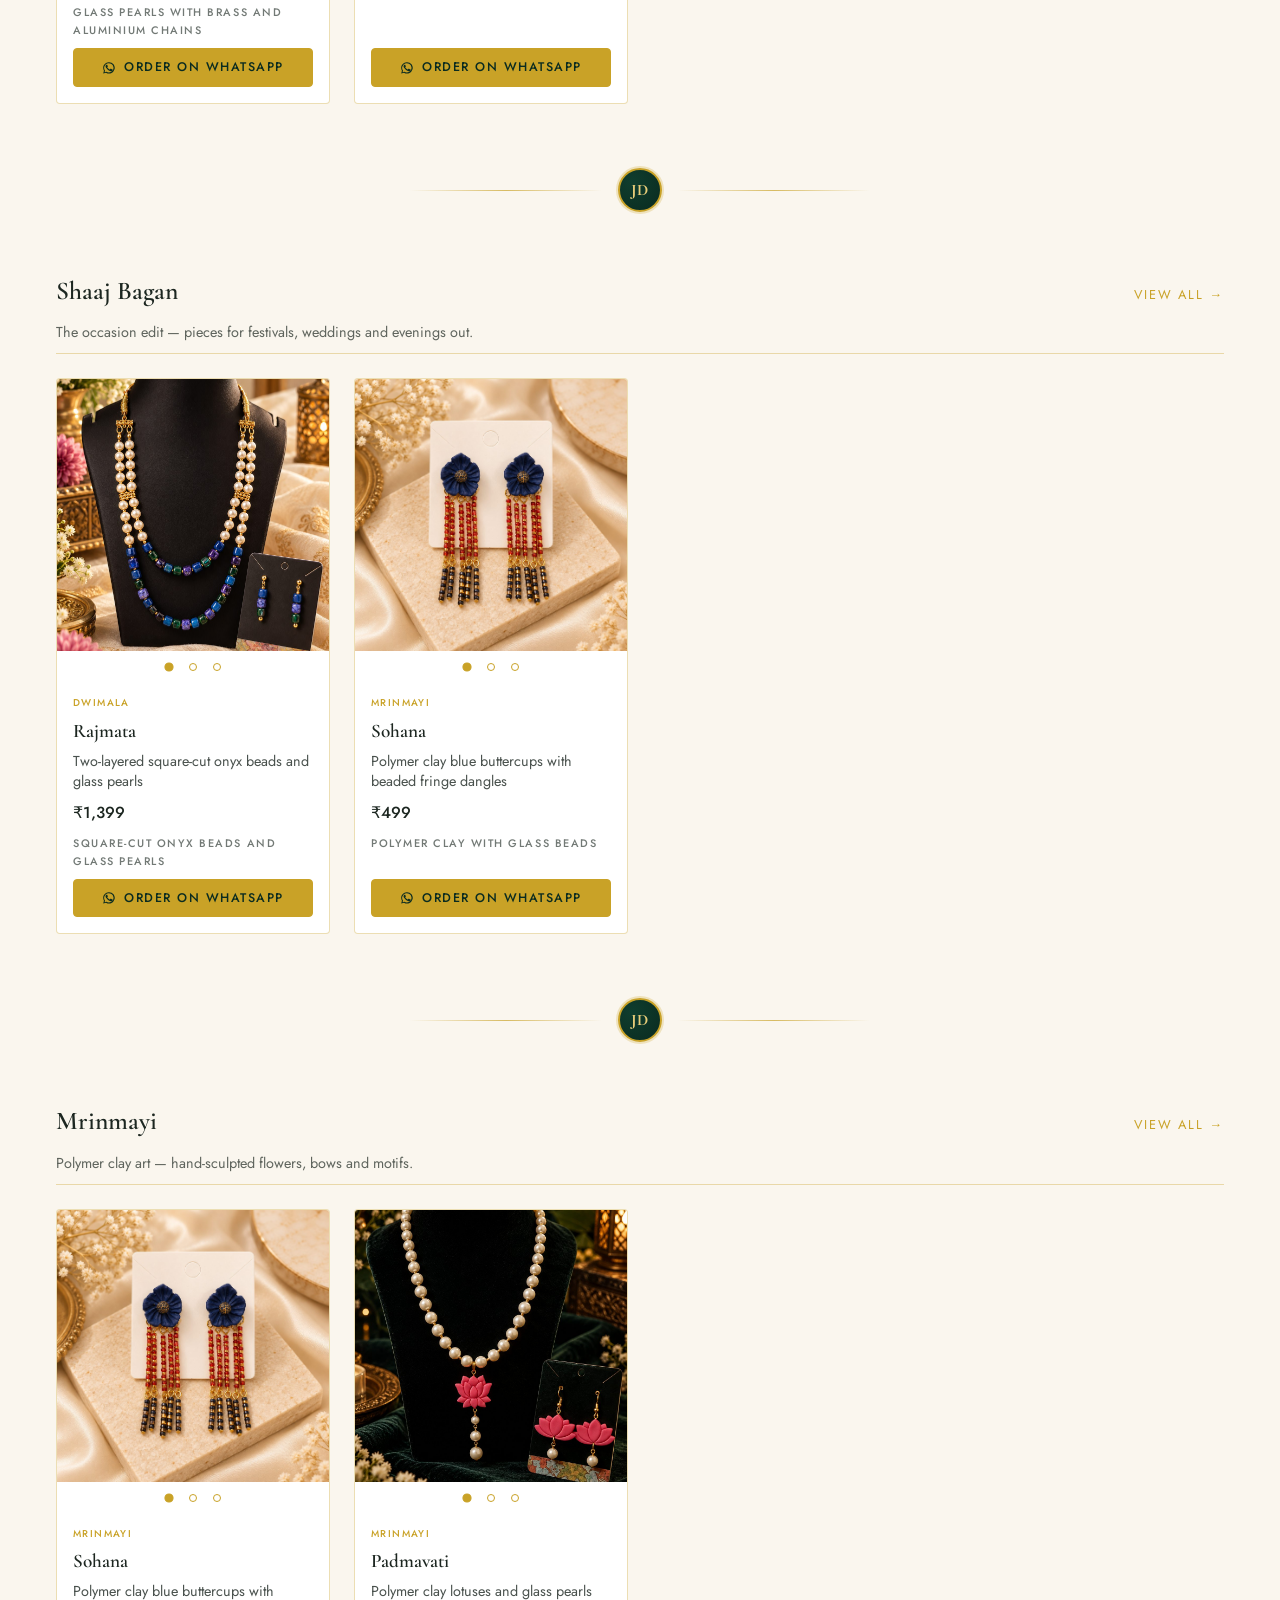
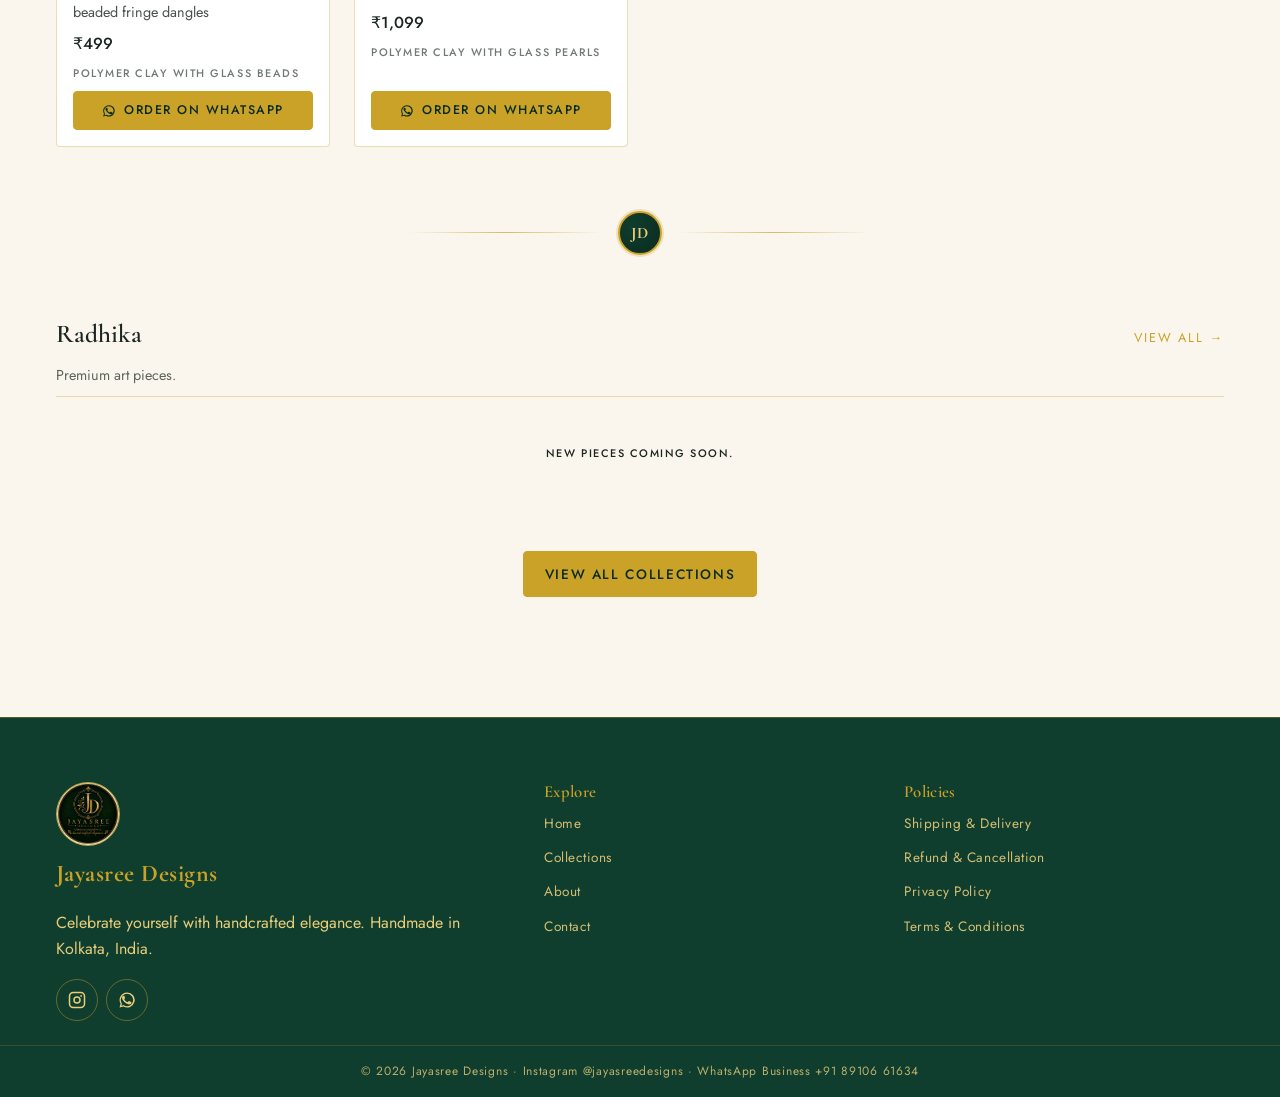
==== commit a87e08e1: "Add real product catalogue with multi-photo gallery and new collections - Replace sample products wi" ====
--- a/index.html
+++ b/index.html
@@ -4,12 +4,12 @@
   <meta charset="utf-8">
   <meta name="viewport" content="width=device-width, initial-scale=1">
   <title>Jayasree Designs — Handcrafted Fashion Jewellery</title>
-  <meta name="description" content="Jayasree Designs is a solo-maker handcrafted fashion jewellery brand from Kolkata. Gold-plated brass, oxidised silver, wire art and colourful everyday pieces. Order on WhatsApp. Currently shipping within West Bengal.">
+  <meta name="description" content="Jayasree Designs is a solo-maker handcrafted fashion jewellery brand from Kolkata. Wire art, glass pearls, layered necklaces, polymer clay art, everyday and occasion pieces. Order on WhatsApp. Currently shipping within West Bengal.">
   <link rel="icon" href="assets/images/logo.jpeg">
   <link rel="preconnect" href="https://fonts.googleapis.com">
   <link rel="preconnect" href="https://fonts.gstatic.com" crossorigin>
   <link rel="stylesheet" href="https://fonts.googleapis.com/css2?family=Cormorant+Garamond:ital,wght@0,400;0,500;0,600;0,700;1,400&family=Jost:wght@300;400;500;600&display=swap">
-  <link rel="stylesheet" href="assets/css/styles.css">
+  <link rel="stylesheet" href="assets/css/styles.css?v=20260926">
 </head>
 <body>
   <a class="skip-link" href="#main">Skip to content</a>
@@ -60,7 +60,7 @@
       <div class="container">
         <span class="eyebrow">Handcrafted in Kolkata · Shipping within West Bengal</span>
         <h1>Celebrate yourself with handcrafted elegance</h1>
-        <p class="subhead">Fashion jewellery made one piece at a time — unique and premium limited editions - handwrapped gold-plated/silver-plated brass, polymer clay craft, various stones, beads, and pearls. No factory, no middlemen. Just a maker and my bench.</p>
+        <p class="subhead">Fashion jewellery made one piece at a time — unique and premium limited editions - handwrapped gold-plated/silver-plated brass, polymer clay craft, various stones, beads, and glass pearls. No factory, no middlemen. Just a maker and my bench.</p>
         <div class="hero-actions">
           <a class="btn btn--on-green" href="collections.html">Shop the collections</a>
           <a class="btn btn--on-green btn--outline" href="about.html">Meet the maker</a>
@@ -81,7 +81,7 @@
             <span class="eyebrow">The brand</span>
             <h2>A solo studio, not a supply chain</h2>
             <p>Jayasree Designs began at a small work table in Kolkata and still runs from one. Every necklace, pair of earrings and cuff is assembled, finished and quality-checked by hand before it is packed for you.</p>
-            <p>Because each piece is made to order in small batches, materials are described honestly — <em>gold-plated brass</em>, <em>oxidised German silver</em>, <em>glass pearl</em> — never dressed up as something they are not.</p>
+            <p>Because each piece is made to order in small batches, materials are described honestly — <em>glass pearl</em>, <em>polymer clay</em>, <em>brass and aluminium chain</em> — never dressed up as something they are not.</p>
             <a class="btn btn--outline" href="about.html">Read the full story</a>
           </div>
         </div>
@@ -95,7 +95,7 @@
       <div class="container">
         <div class="section-head">
           <span class="eyebrow">Featured pieces</span>
-          <h2>Four collections, one bench</h2>
+          <h2>Nine collections, one bench</h2>
           <p>A few favourites from each line. Browse everything — with filters for collection, material and price — on the Collections page.</p>
         </div>
         <div id="featured-root" aria-live="polite">
@@ -148,7 +148,7 @@
     </div>
   </footer>
 
-  <script src="assets/js/site.js" defer></script>
-  <script src="assets/js/products.js" defer></script>
+  <script src="assets/js/site.js?v=20260926" defer></script>
+  <script src="assets/js/products.js?v=20260926" defer></script>
 </body>
 </html>
--- a/assets/css/styles.css
+++ b/assets/css/styles.css
@@ -696,10 +696,19 @@
 
 .product-media {
   position: relative;
+  display: block;
+  width: 100%;
   aspect-ratio: 1 / 1;
   background: linear-gradient(135deg, #f2ead8, #e7dcc2);
   overflow: hidden;
-}
+  /* it's a <button> that opens the lightbox */
+  border: 0;
+  padding: 0;
+  cursor: zoom-in;
+}
+.product-media:focus-visible { outline-offset: -3px; }
+/* let the page scroll vertically while horizontal swipes change photo */
+.product-media.has-gallery { touch-action: pan-y; }
 .product-media img {
   width: 100%;
   height: 100%;
@@ -726,6 +735,111 @@
   transform: scale(1) rotate(0);
 }
 
+/* home page collection with no products yet */
+.collection-empty { text-align: center; padding-block: var(--space-4); margin: 0; }
+
+/* photo dots under the image (only when a product has 2+ photos) */
+.product-dots {
+  display: flex;
+  justify-content: center;
+  padding-top: var(--space-1);
+}
+.product-dot {
+  /* 24px tap target around a small visible dot */
+  width: 24px;
+  height: 24px;
+  padding: 0;
+  border: 0;
+  background: none;
+  display: grid;
+  place-items: center;
+}
+.product-dot::before {
+  content: "";
+  width: 8px;
+  height: 8px;
+  border-radius: 50%;
+  border: 1px solid var(--gold);
+  background: transparent;
+  transition: background 0.2s ease, transform 0.2s ease;
+}
+.product-dot:hover::before { background: var(--gold-light); }
+.product-dot[aria-current="true"]::before {
+  background: var(--gold);
+  transform: scale(1.15);
+}
+
+/* lightbox: enlarged photo viewer */
+html.lightbox-open { overflow: hidden; }
+.lightbox {
+  position: fixed;
+  inset: 0;
+  z-index: 1000;
+  background: rgba(10, 43, 32, 0.94);
+  display: flex;
+  flex-direction: column;
+  align-items: center;
+  justify-content: center;
+  padding: max(var(--space-5), env(safe-area-inset-top)) var(--space-3) max(var(--space-4), env(safe-area-inset-bottom));
+}
+.lightbox[hidden] { display: none; }
+.lightbox-stage {
+  flex: 1;
+  min-height: 0;
+  width: 100%;
+  display: flex;
+  align-items: center;
+  justify-content: center;
+  touch-action: pan-y;
+}
+.lightbox-img {
+  max-width: min(100%, 900px);
+  max-height: calc(100vh - 10rem);
+  max-height: calc(100dvh - 10rem);
+  width: auto;
+  height: auto;
+  object-fit: contain;
+  border: 1px solid rgba(201, 162, 39, 0.5);
+  background: #fff;
+}
+.lightbox-caption {
+  margin: var(--space-3) 0 0;
+  color: var(--off-white);
+  font-family: var(--font-display);
+  font-size: 1.2rem;
+  text-align: center;
+  white-space: pre-wrap;
+}
+.lightbox-btn {
+  position: absolute;
+  width: 48px;
+  height: 48px;
+  border-radius: 50%;
+  border: 1px solid var(--gold);
+  background: rgba(10, 43, 32, 0.7);
+  color: var(--gold-light);
+  font-size: 2rem;
+  line-height: 1;
+  display: grid;
+  place-items: center;
+  padding: 0 0 0.12em;
+  transition: background 0.2s ease, color 0.2s ease;
+}
+.lightbox-btn:hover,
+.lightbox-btn:focus-visible {
+  background: var(--gold);
+  color: var(--bottle-green-deep);
+}
+.lightbox-btn[hidden] { display: none; }
+.lightbox-close { top: max(var(--space-2), env(safe-area-inset-top)); right: var(--space-3); }
+.lightbox-prev { left: var(--space-3); top: 50%; transform: translateY(-50%); }
+.lightbox-next { right: var(--space-3); top: 50%; transform: translateY(-50%); }
+@media (max-width: 600px) {
+  /* on phones the arrows sit low so they don't cover the photo */
+  .lightbox-prev,
+  .lightbox-next { top: auto; bottom: max(var(--space-3), env(safe-area-inset-bottom)); transform: none; }
+}
+
 .product-body {
   padding: var(--space-3);
   display: flex;
@@ -743,6 +857,12 @@
   font-weight: 600;
   margin: 0;
   line-height: 1.2;
+}
+.product-desc {
+  margin: 0;
+  font-size: 0.9rem;
+  line-height: 1.45;
+  color: rgba(28, 38, 32, 0.8);
 }
 .product-price {
   font-family: var(--font-body);
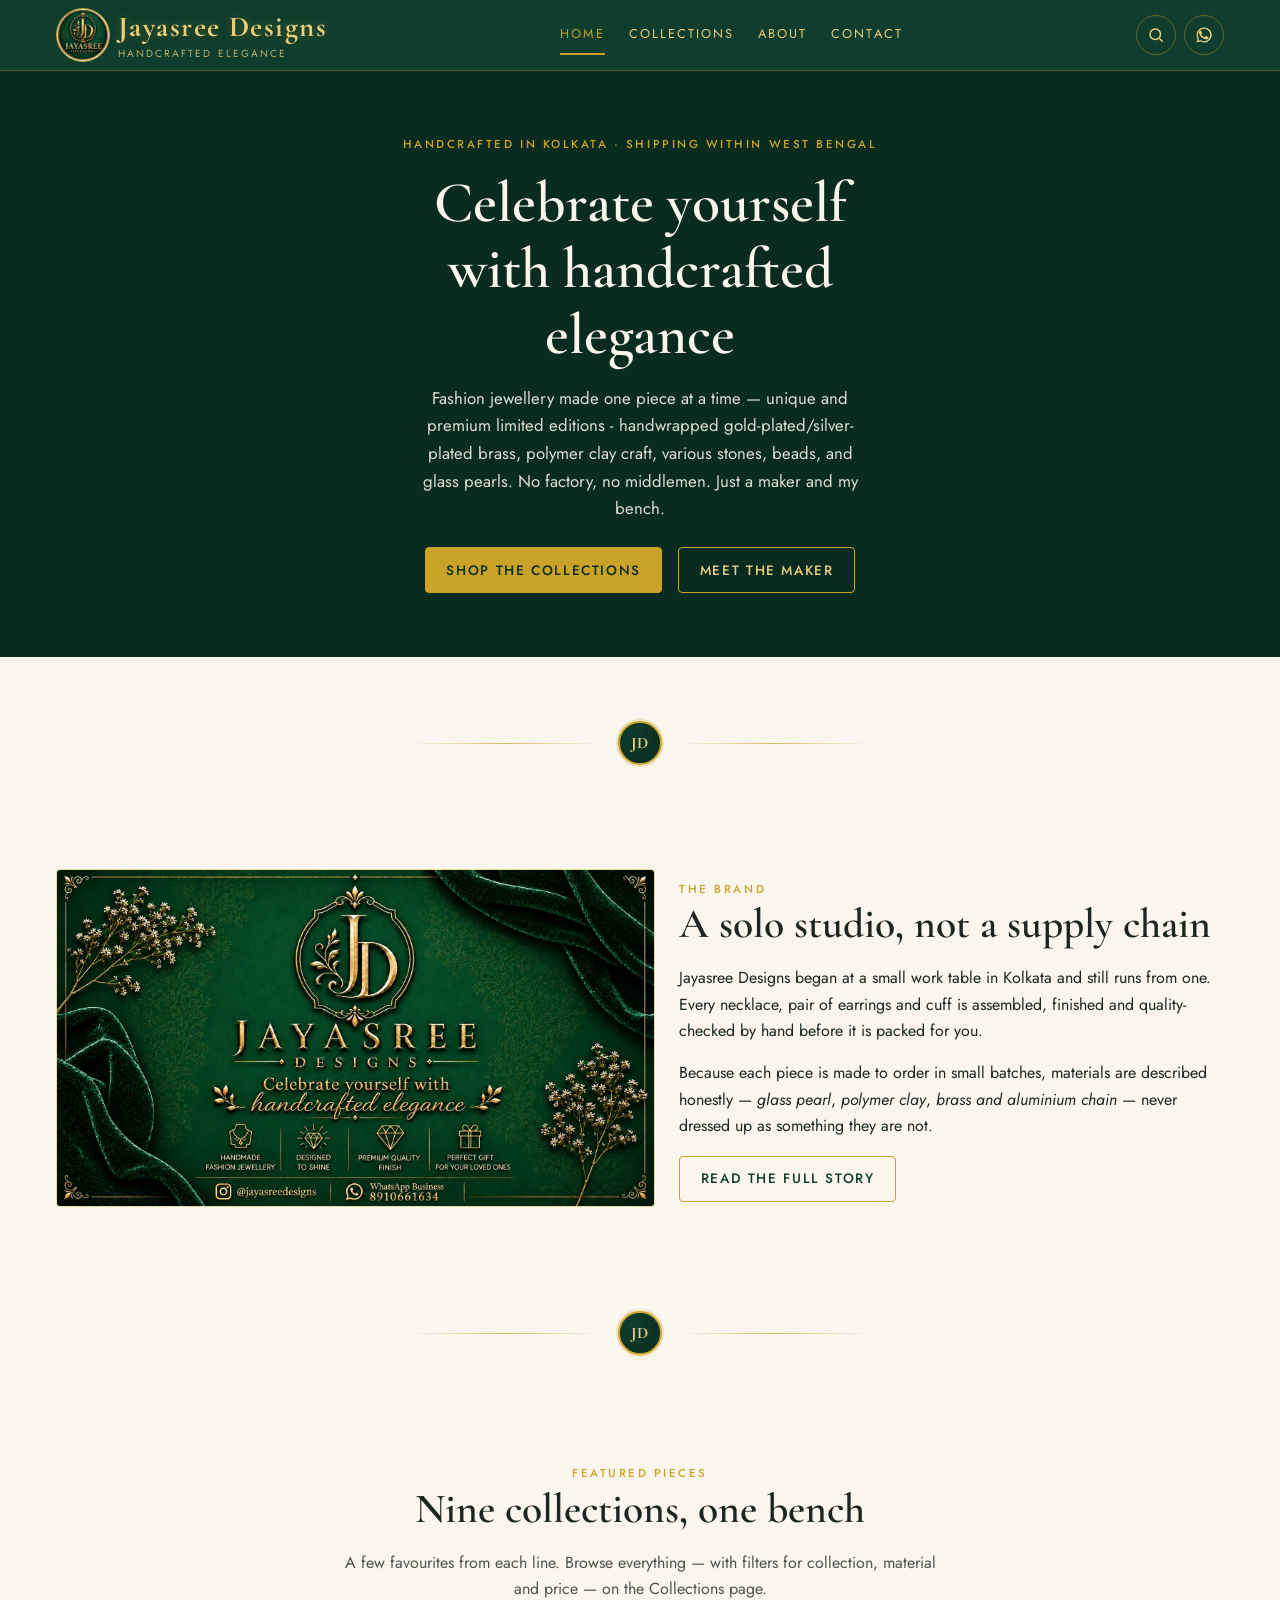
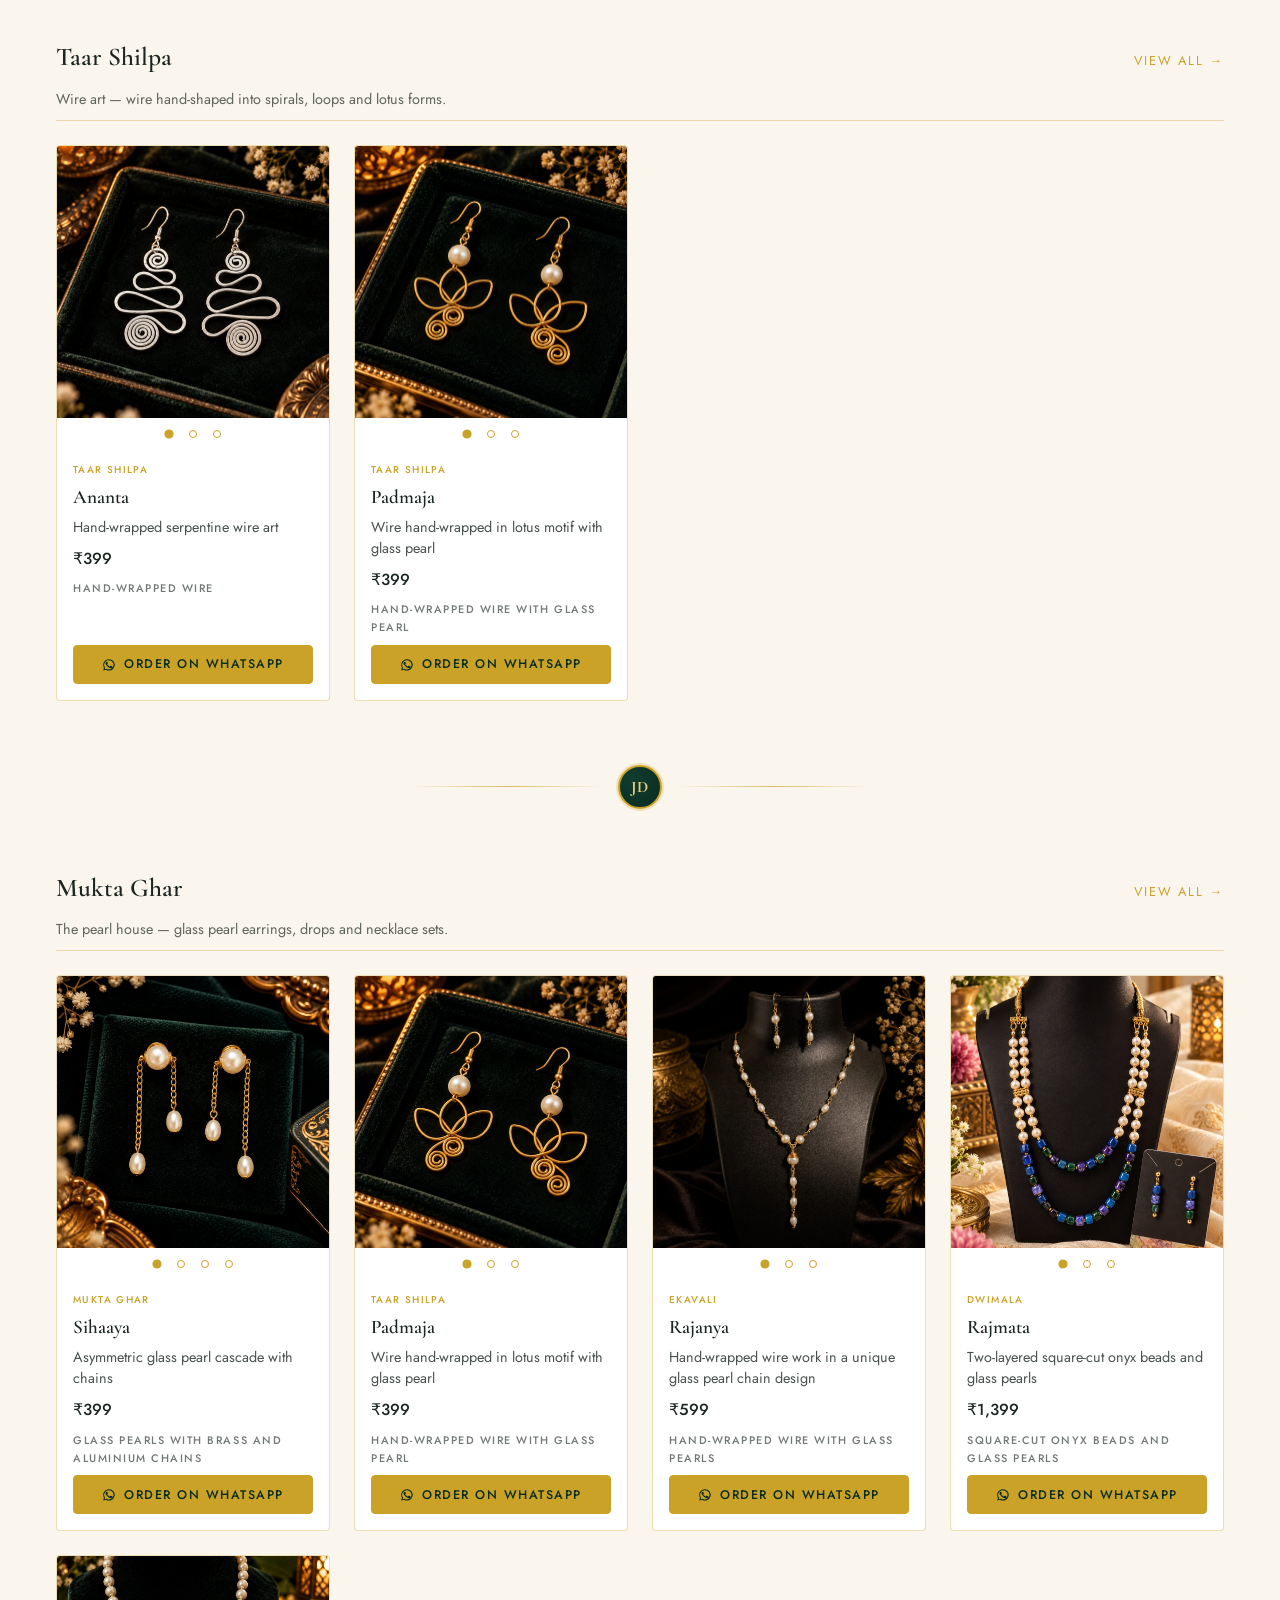
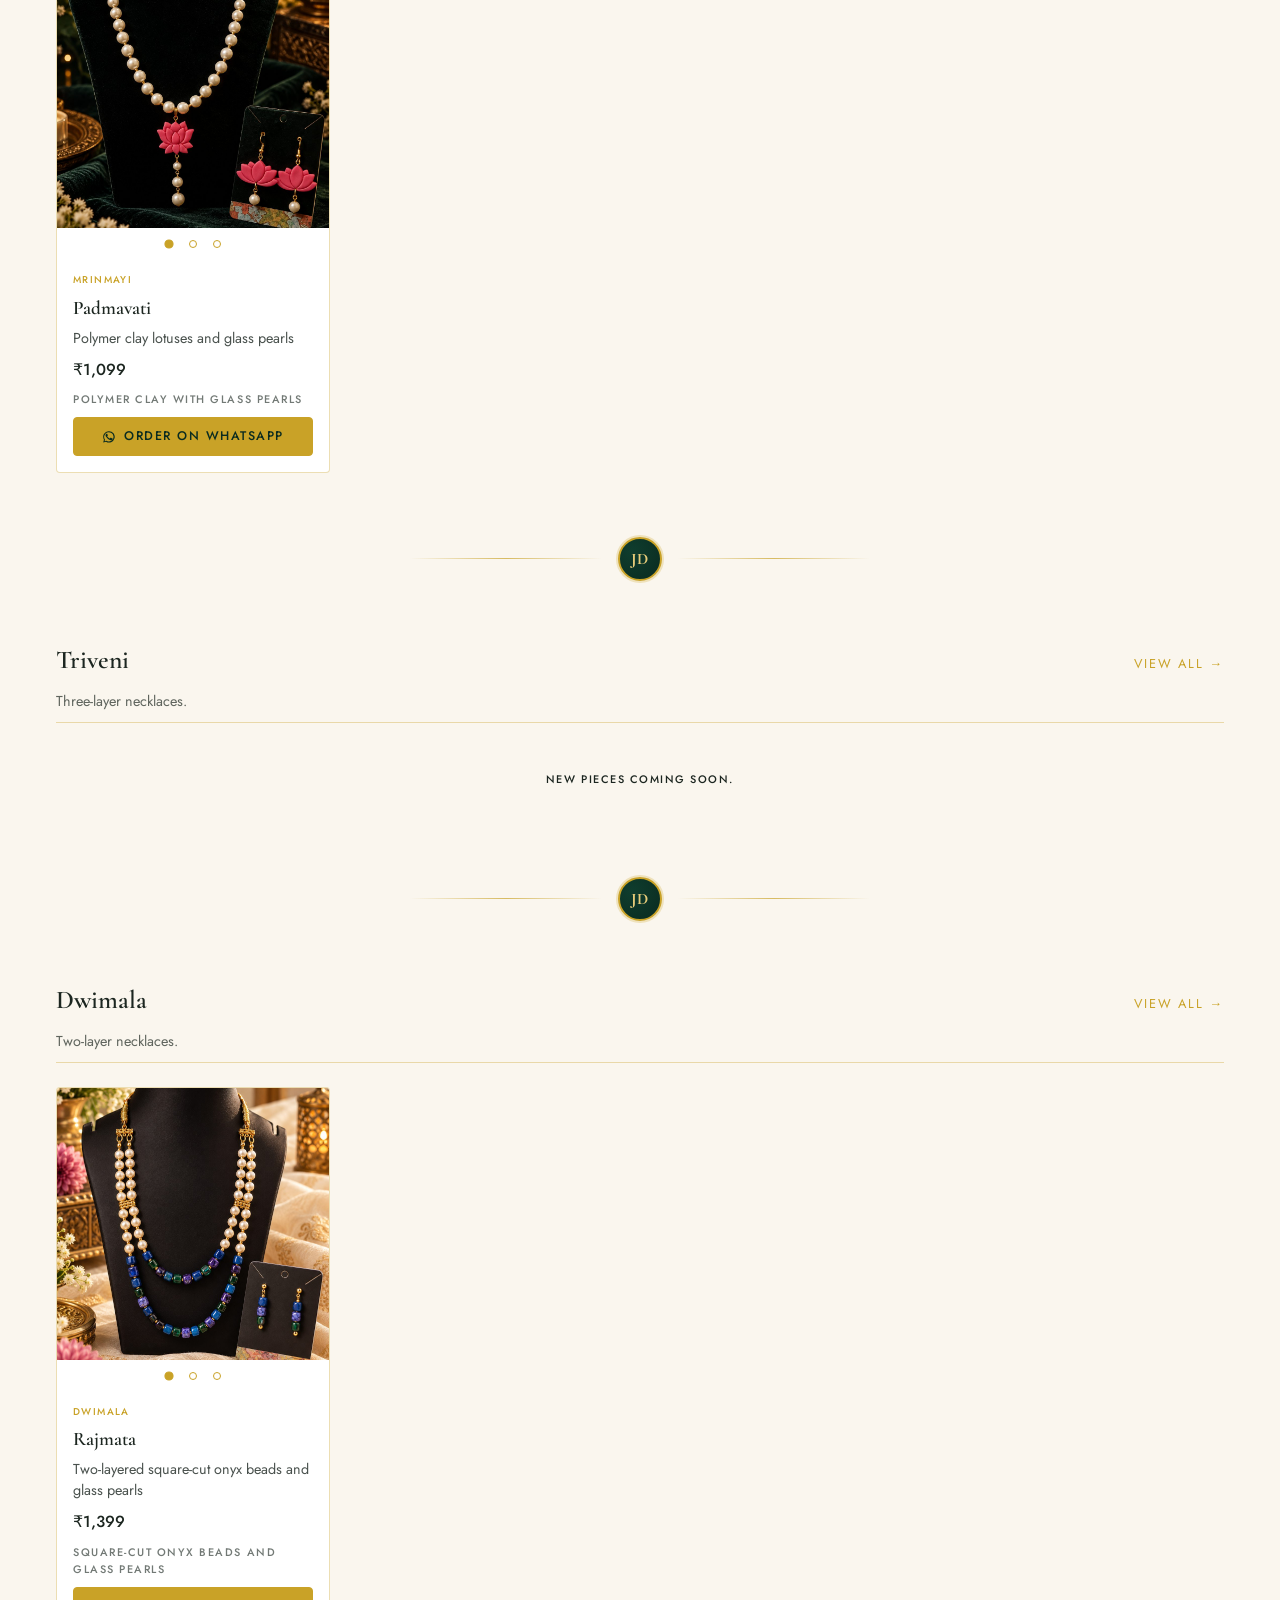
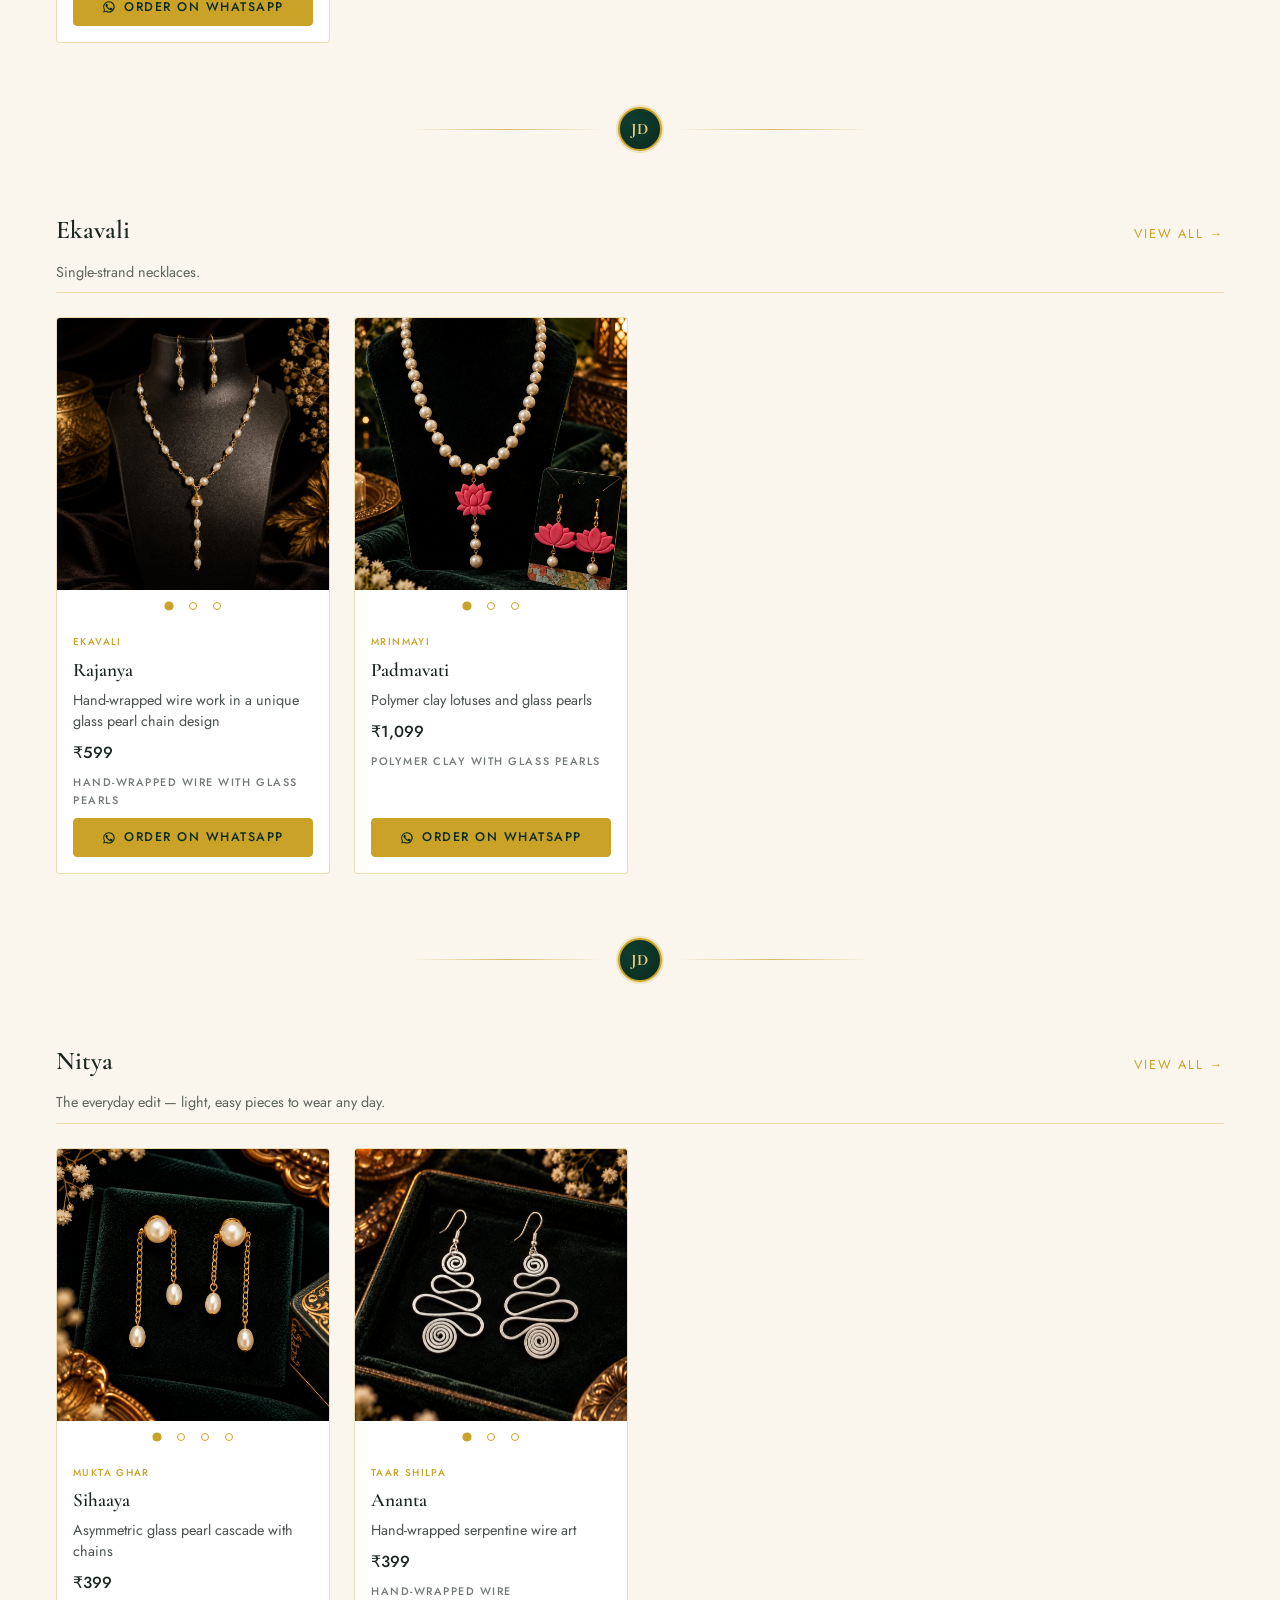
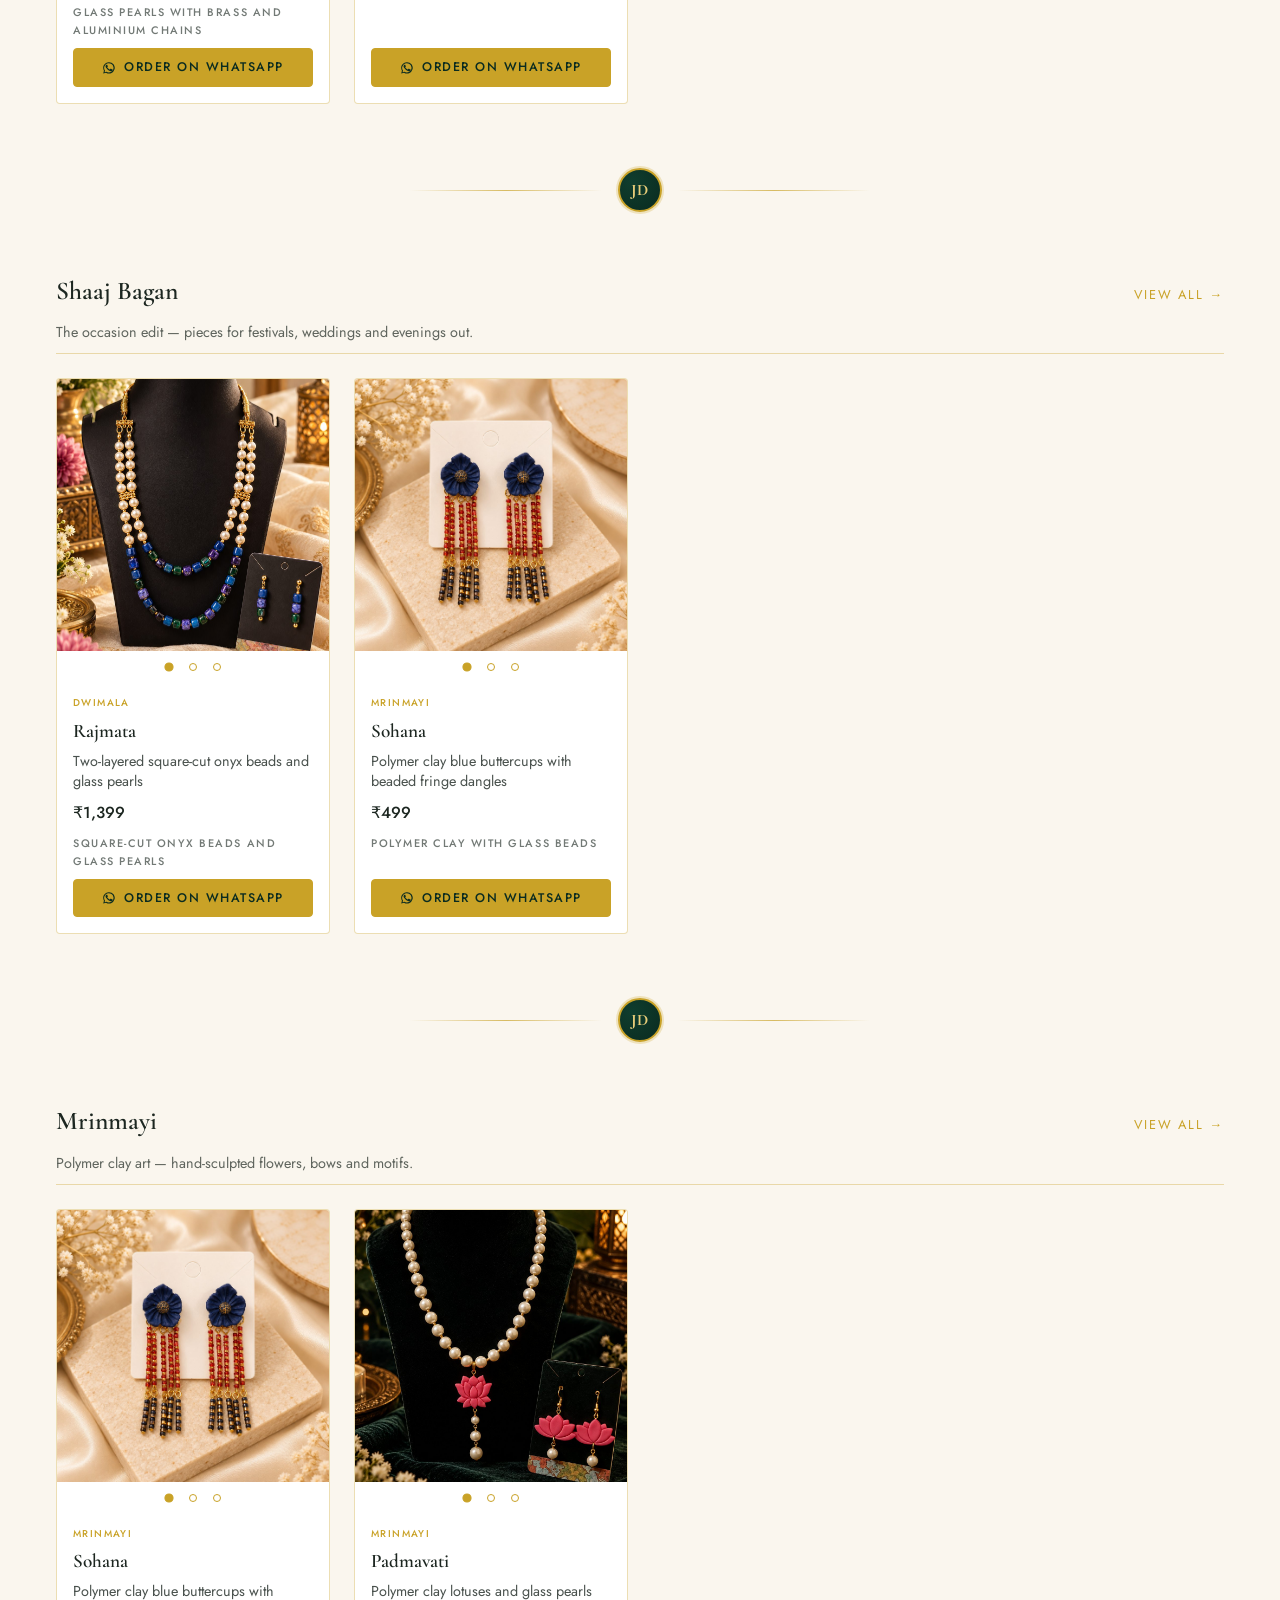
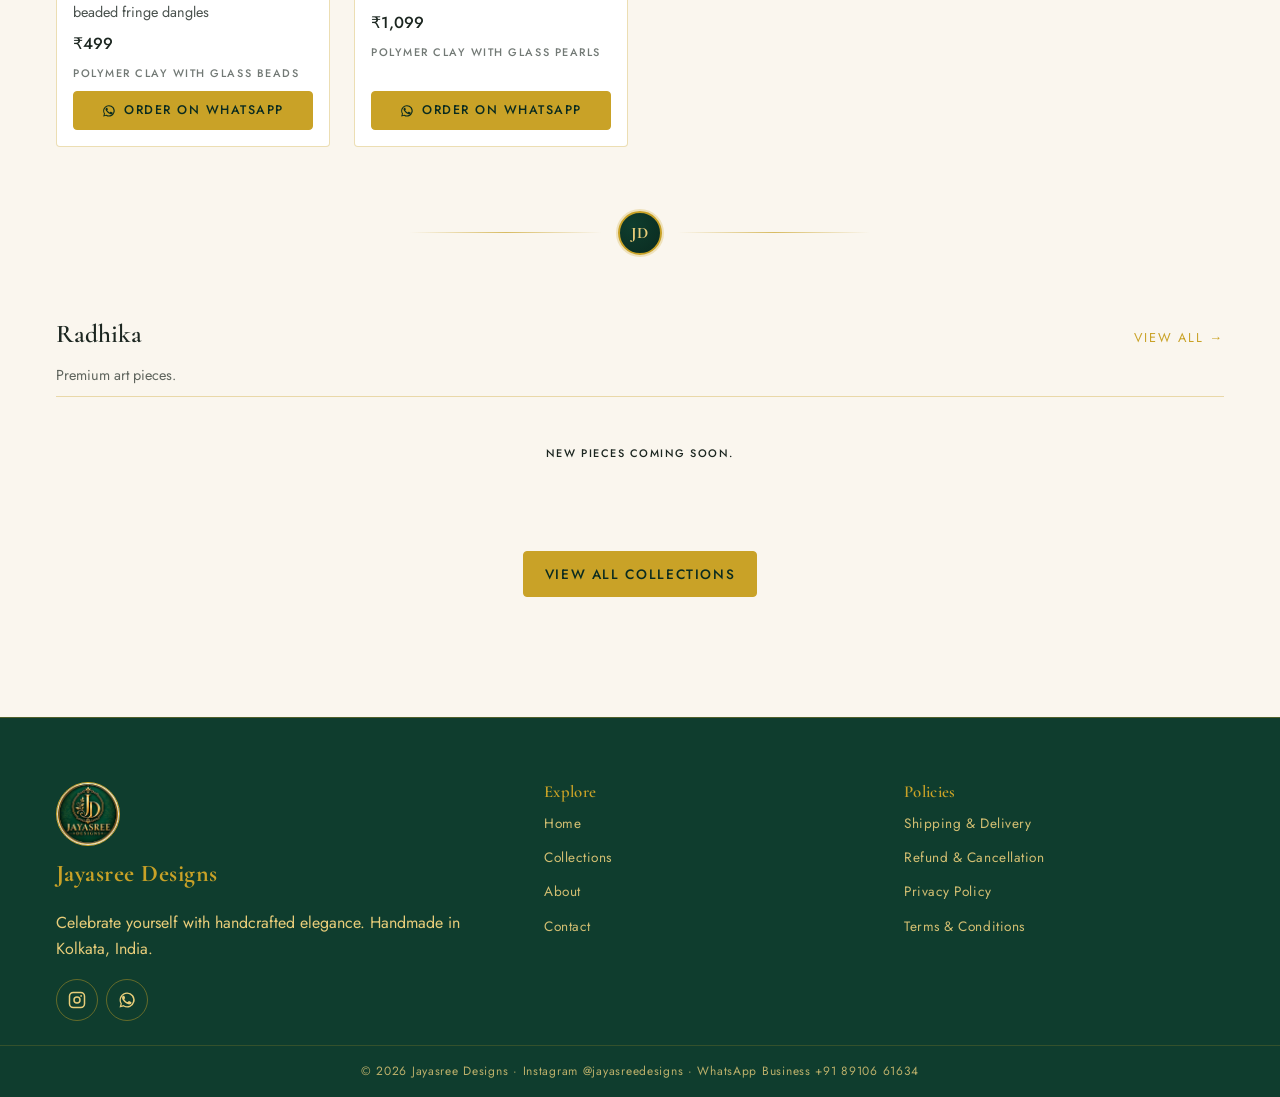
==== commit cef75087: "Replace logo with smaller logo.jpg and convert banner to JPEG New 256px logo (24 KB, was logo.jpeg) " ====
--- a/index.html
+++ b/index.html
@@ -5,11 +5,11 @@
   <meta name="viewport" content="width=device-width, initial-scale=1">
   <title>Jayasree Designs — Handcrafted Fashion Jewellery</title>
   <meta name="description" content="Jayasree Designs is a solo-maker handcrafted fashion jewellery brand from Kolkata. Wire art, glass pearls, layered necklaces, polymer clay art, everyday and occasion pieces. Order on WhatsApp. Currently shipping within West Bengal.">
-  <link rel="icon" href="assets/images/logo.jpeg">
+  <link rel="icon" href="assets/images/logo.jpg">
   <link rel="preconnect" href="https://fonts.googleapis.com">
   <link rel="preconnect" href="https://fonts.gstatic.com" crossorigin>
   <link rel="stylesheet" href="https://fonts.googleapis.com/css2?family=Cormorant+Garamond:ital,wght@0,400;0,500;0,600;0,700;1,400&family=Jost:wght@300;400;500;600&display=swap">
-  <link rel="stylesheet" href="assets/css/styles.css?v=20260926">
+  <link rel="stylesheet" href="assets/css/styles.css?v=20260926b">
 </head>
 <body>
   <a class="skip-link" href="#main">Skip to content</a>
@@ -18,7 +18,7 @@
   <header class="site-header">
     <div class="container header-inner">
       <a class="brand" href="index.html" aria-label="Jayasree Designs — home">
-        <img src="assets/images/logo.jpeg" alt="" width="54" height="54">
+        <img src="assets/images/logo.jpg" alt="" width="54" height="54">
         <span class="brand-text">
           <span class="brand-name" data-jd="name">Jayasree Designs</span>
           <span class="brand-tag" data-jd="header-tag">Handcrafted elegance</span>
@@ -75,7 +75,7 @@
       <div class="container">
         <div class="story-teaser">
           <div class="media">
-            <img src="assets/images/Banner3.png" alt="A selection of Jayasree Designs handcrafted jewellery" loading="lazy">
+            <img src="assets/images/Banner3.jpg" alt="A selection of Jayasree Designs handcrafted jewellery" loading="lazy">
           </div>
           <div>
             <span class="eyebrow">The brand</span>
@@ -112,7 +112,7 @@
   <footer class="site-footer">
     <div class="container footer-grid">
       <div class="footer-brand">
-        <img src="assets/images/logo.jpeg" alt="Jayasree Designs">
+        <img src="assets/images/logo.jpg" alt="Jayasree Designs">
         <p class="brand-name" data-jd="name">Jayasree Designs</p>
         <p data-jd="footer-blurb">Celebrate yourself with handcrafted elegance. Handmade in Kolkata, India.</p>
         <div class="social-row">
@@ -148,7 +148,7 @@
     </div>
   </footer>
 
-  <script src="assets/js/site.js?v=20260926" defer></script>
-  <script src="assets/js/products.js?v=20260926" defer></script>
+  <script src="assets/js/site.js?v=20260926b" defer></script>
+  <script src="assets/js/products.js?v=20260926b" defer></script>
 </body>
 </html>
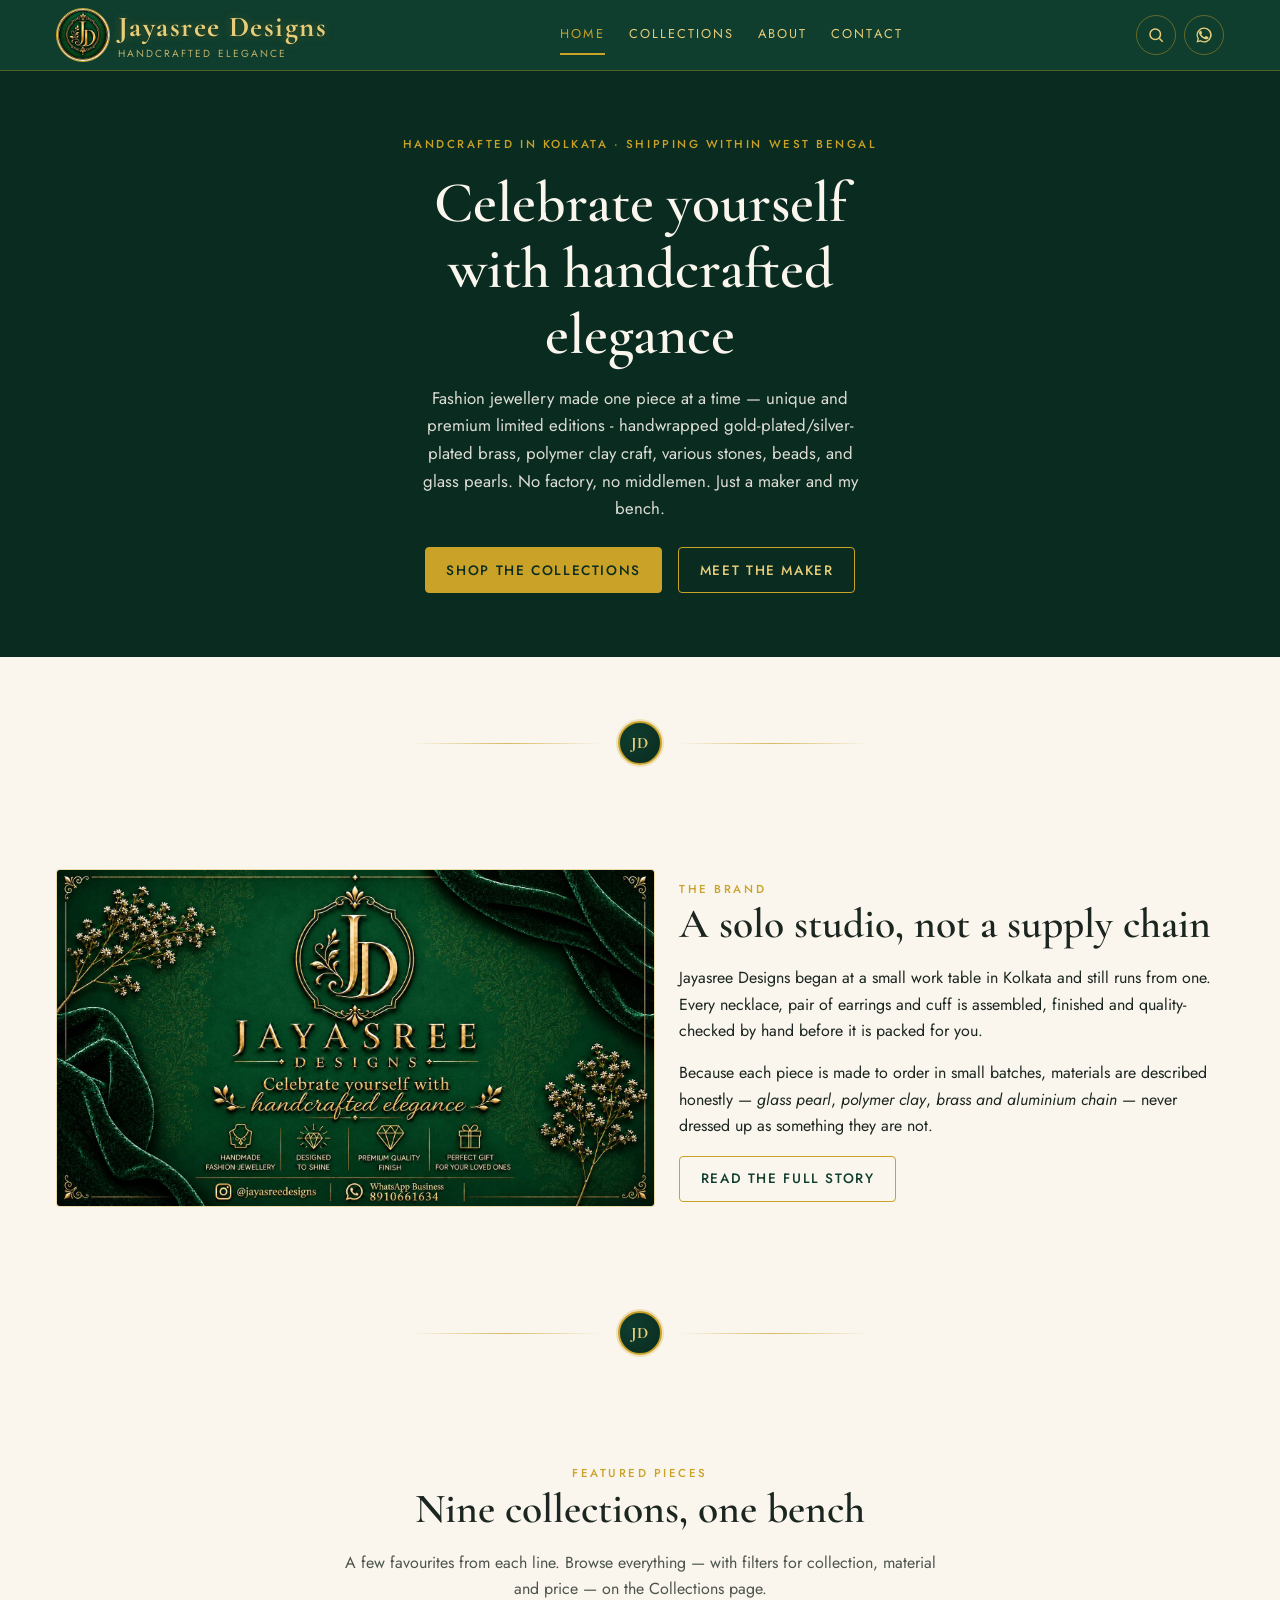
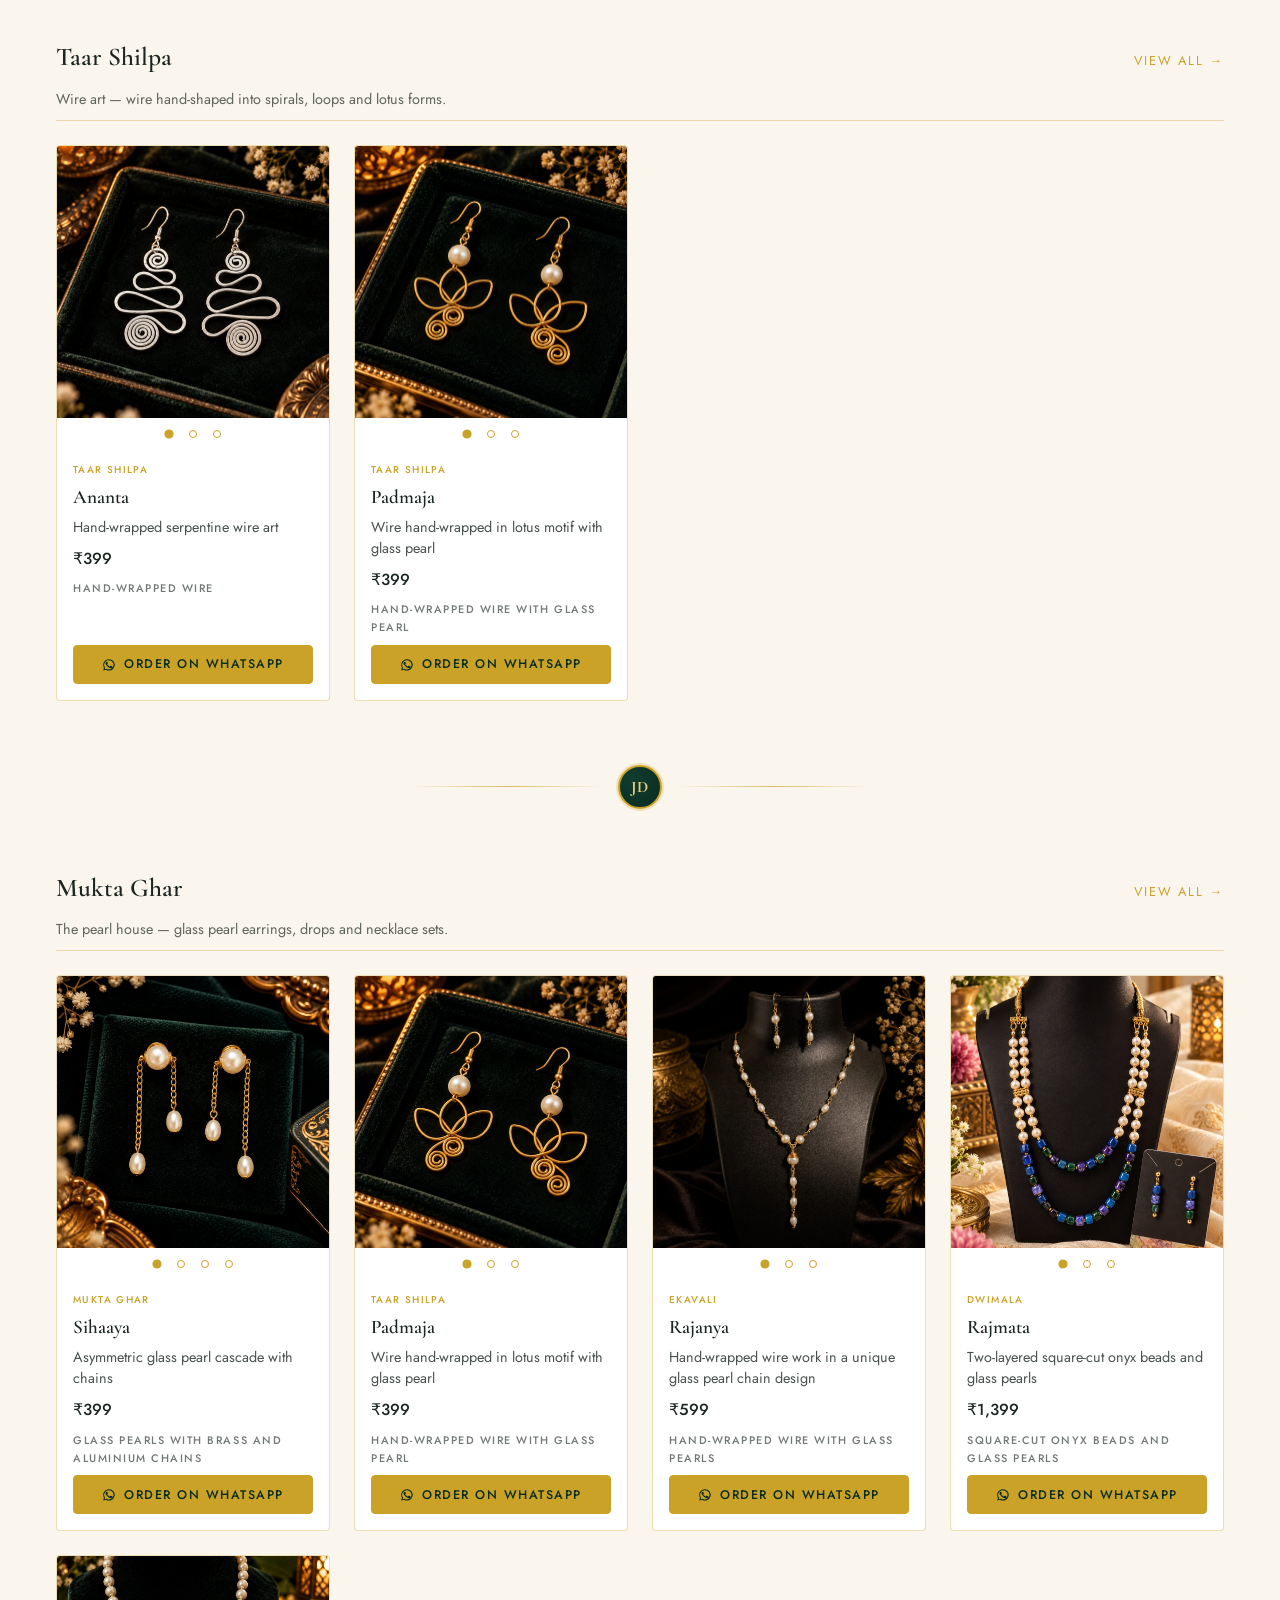
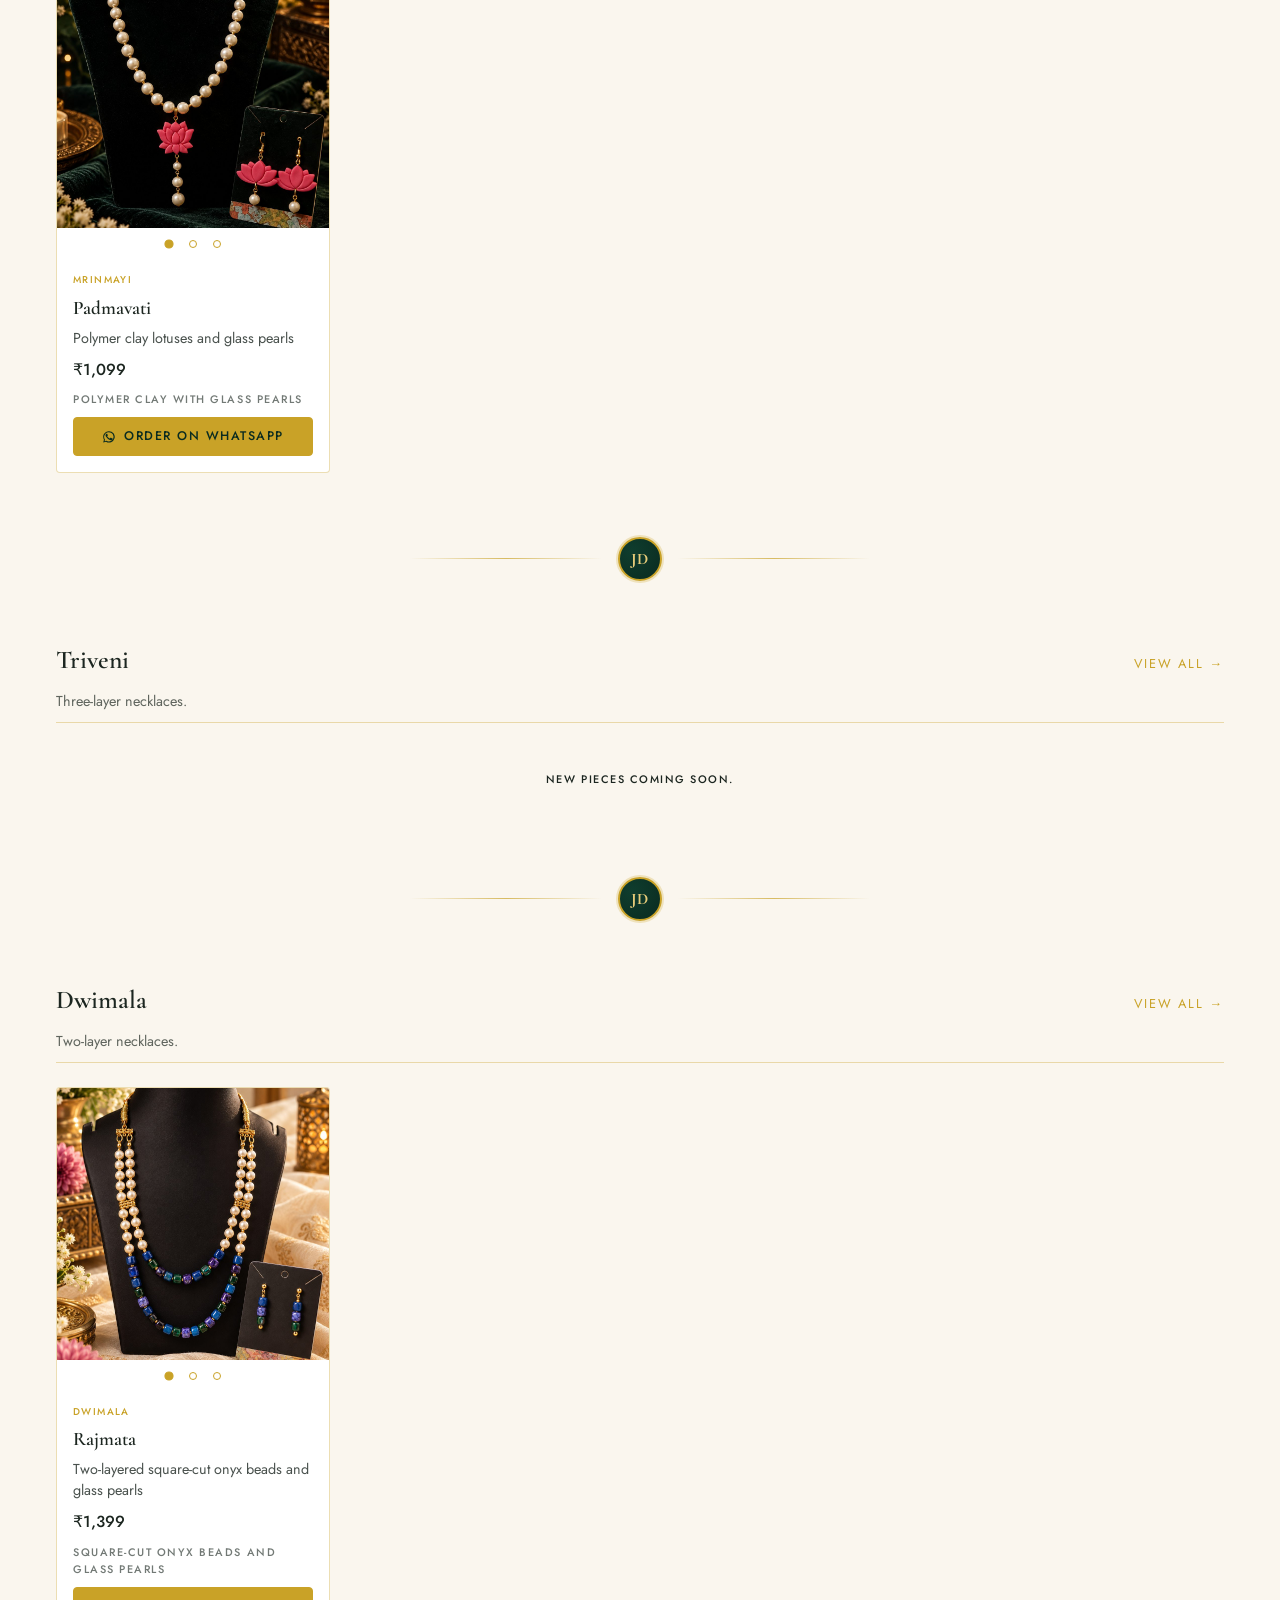
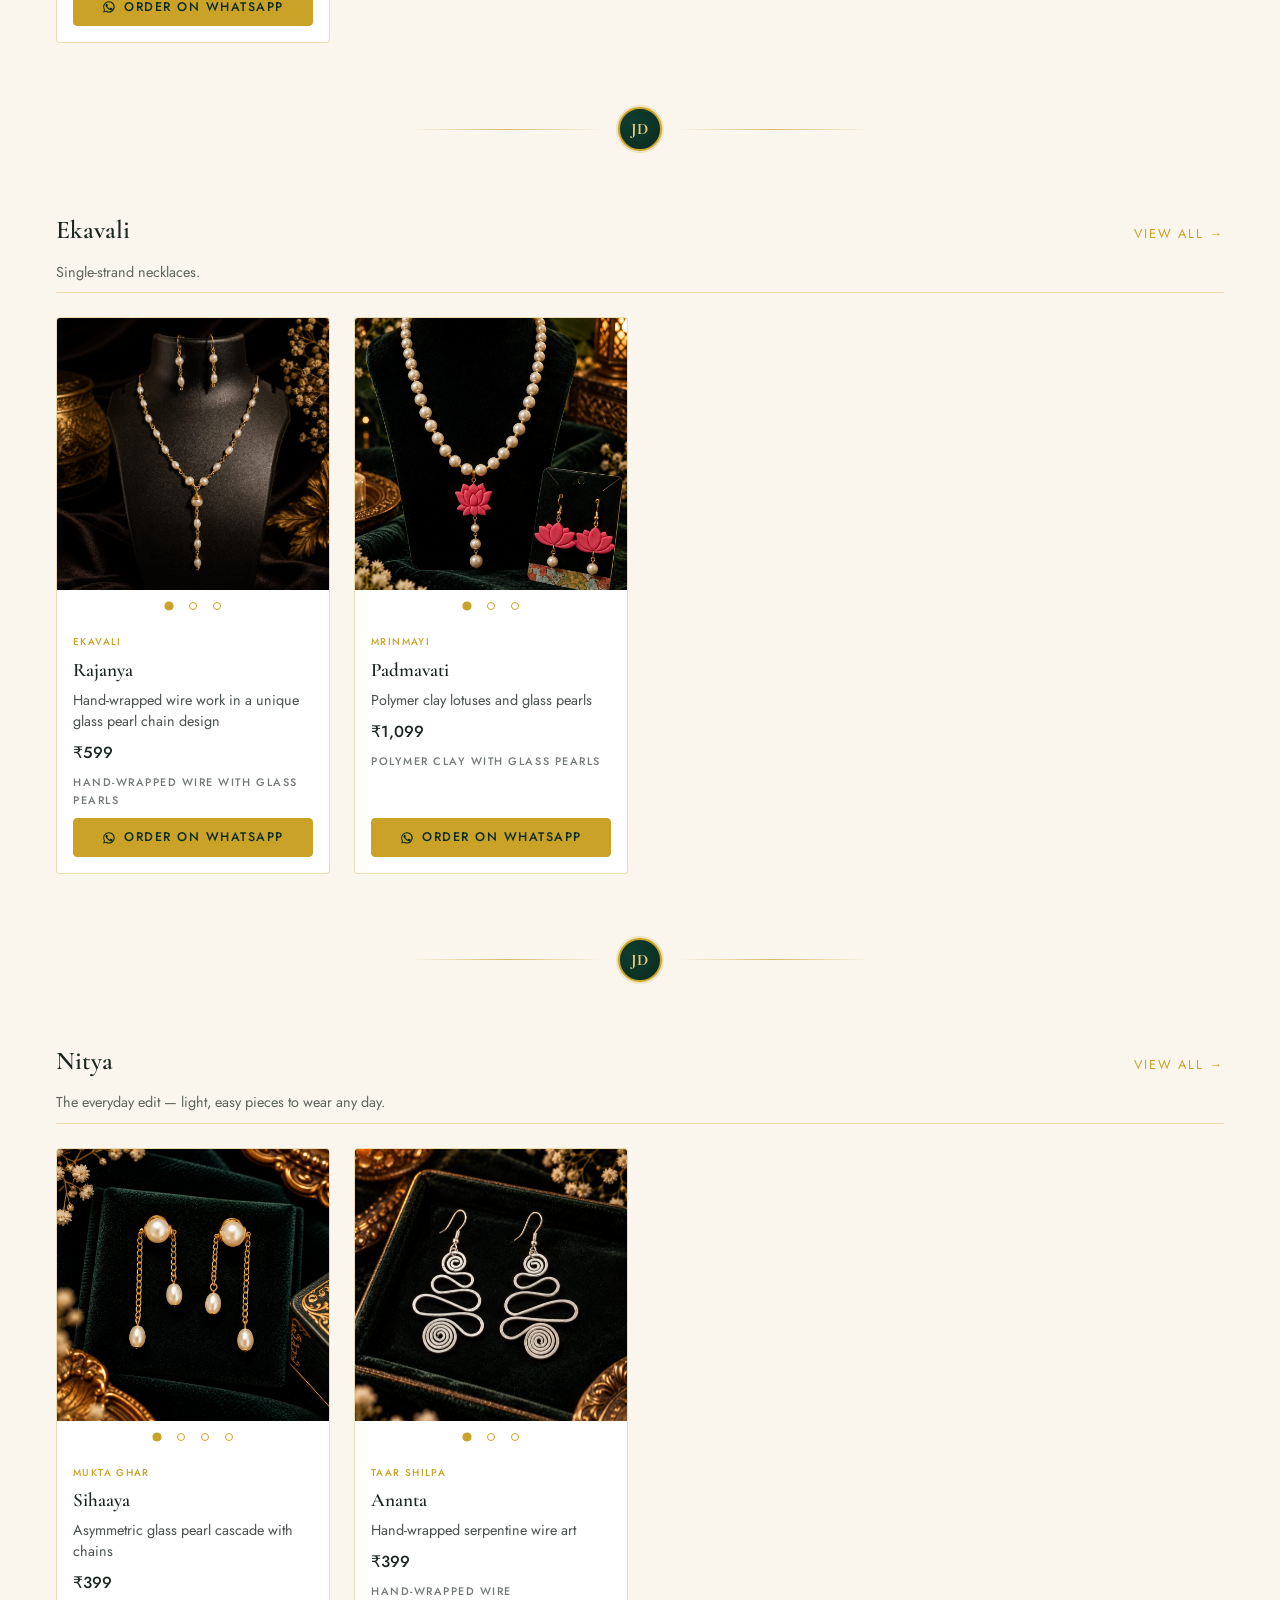
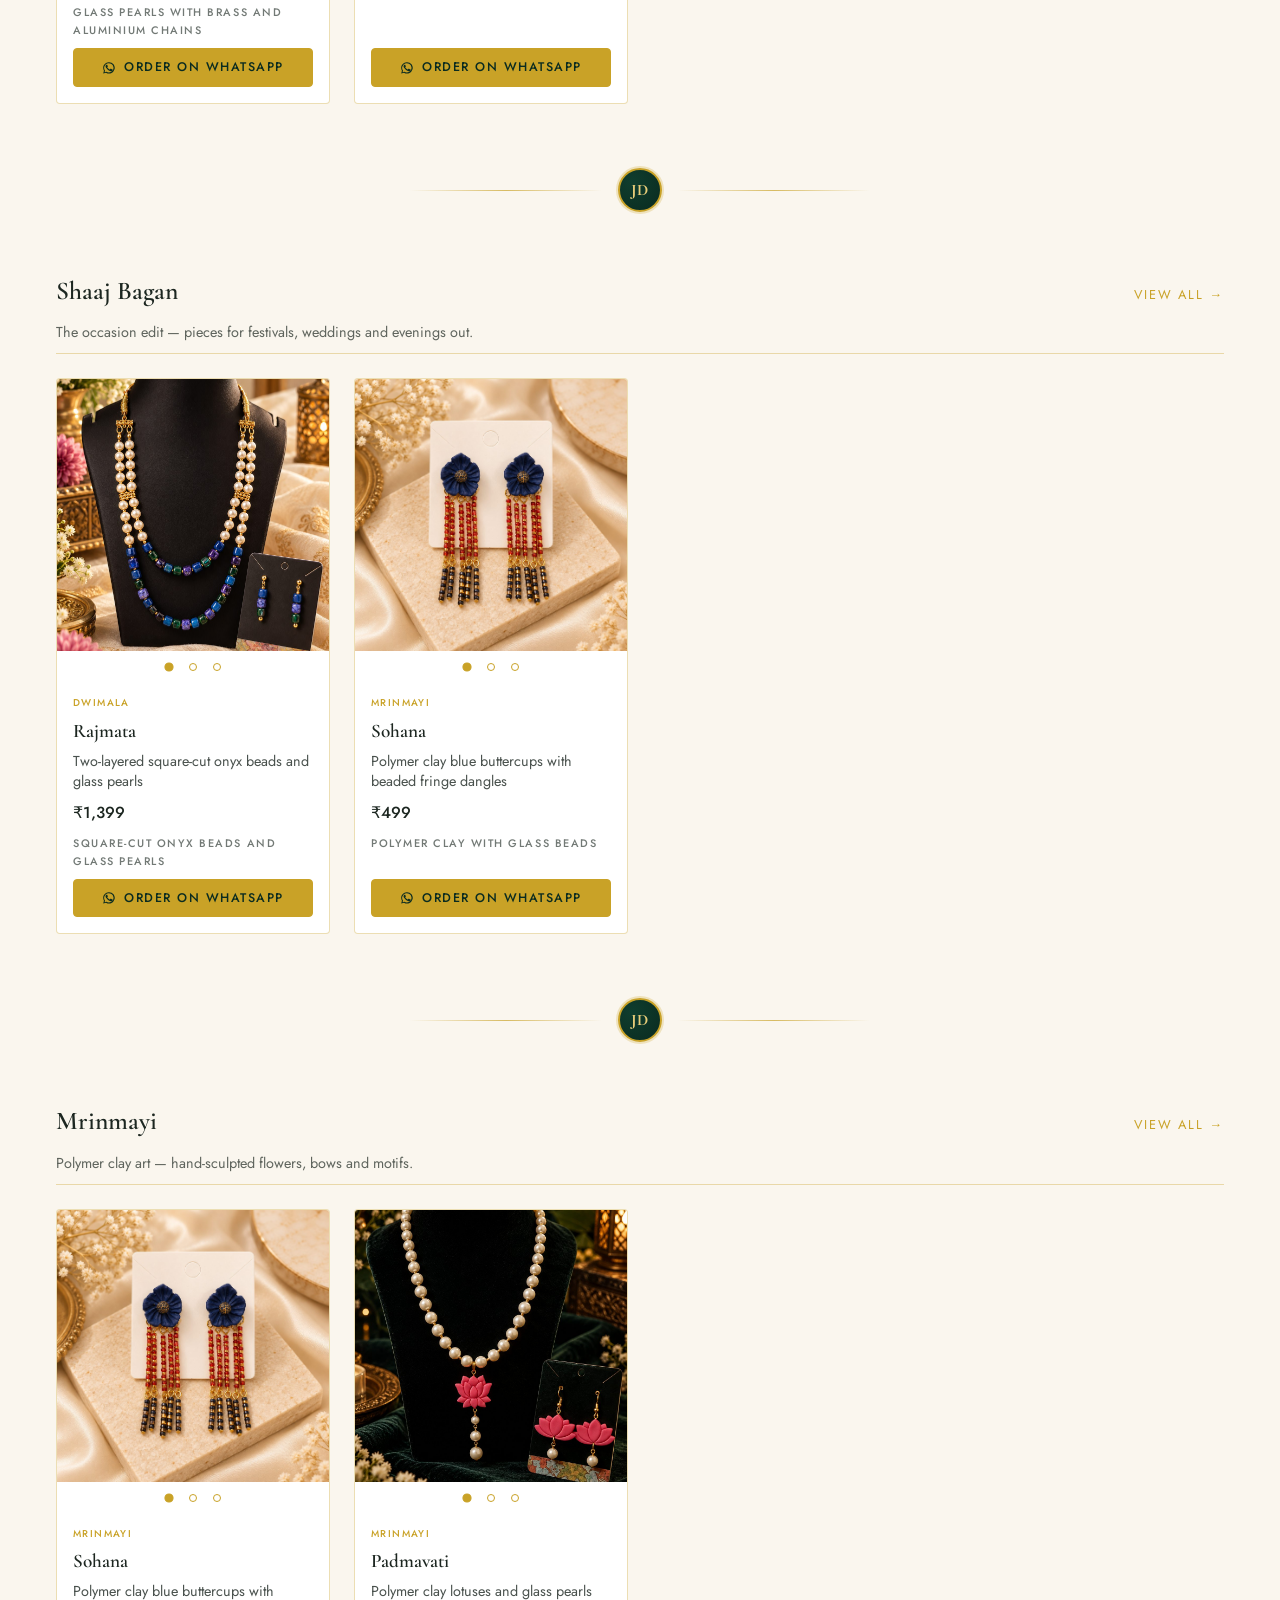
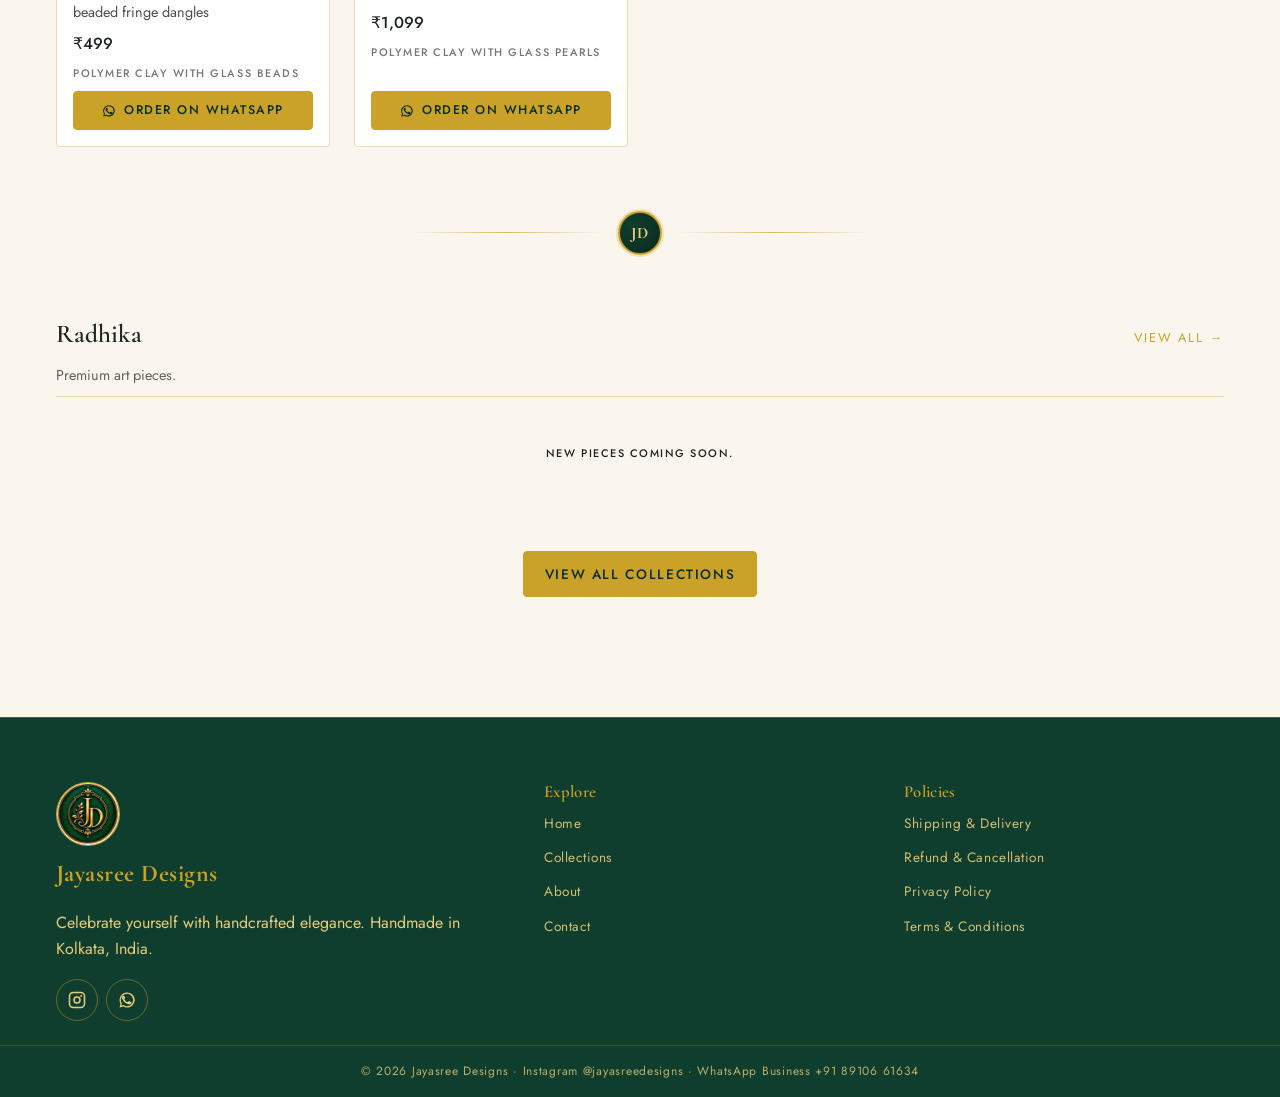
==== commit 1ec38c75: "Fix mobile header/search UX and update logo - Replace logo with a compressed, properly sized logo.jp" ====
--- a/index.html
+++ b/index.html
@@ -9,7 +9,7 @@
   <link rel="preconnect" href="https://fonts.googleapis.com">
   <link rel="preconnect" href="https://fonts.gstatic.com" crossorigin>
   <link rel="stylesheet" href="https://fonts.googleapis.com/css2?family=Cormorant+Garamond:ital,wght@0,400;0,500;0,600;0,700;1,400&family=Jost:wght@300;400;500;600&display=swap">
-  <link rel="stylesheet" href="assets/css/styles.css?v=20260926b">
+  <link rel="stylesheet" href="assets/css/styles.css?v=20261004e">
 </head>
 <body>
   <a class="skip-link" href="#main">Skip to content</a>
@@ -35,12 +35,6 @@
       </nav>
 
       <div class="header-utils">
-        <form class="header-search" id="header-search" role="search" action="collections.html" method="get">
-          <input type="search" name="q" placeholder="Search pieces…" aria-label="Search products">
-          <button type="submit" class="icon-btn" aria-label="Submit search">
-            <svg viewBox="0 0 24 24" fill="none" stroke="currentColor" stroke-width="2" aria-hidden="true"><circle cx="11" cy="11" r="7"/><line x1="21" y1="21" x2="16.65" y2="16.65"/></svg>
-          </button>
-        </form>
         <button type="button" class="icon-btn search-toggle" aria-label="Search" aria-expanded="false" aria-controls="header-search">
           <svg viewBox="0 0 24 24" fill="none" stroke="currentColor" stroke-width="2" aria-hidden="true"><circle cx="11" cy="11" r="7"/><line x1="21" y1="21" x2="16.65" y2="16.65"/></svg>
         </button>
@@ -51,6 +45,12 @@
           <svg viewBox="0 0 24 24" fill="none" stroke="currentColor" stroke-width="2" aria-hidden="true"><line x1="3" y1="6" x2="21" y2="6"/><line x1="3" y1="12" x2="21" y2="12"/><line x1="3" y1="18" x2="21" y2="18"/></svg>
         </button>
       </div>
+      <form class="header-search" id="header-search" role="search" action="collections.html" method="get">
+        <input type="search" name="q" placeholder="Search pieces…" aria-label="Search products">
+        <button type="submit" class="icon-btn" aria-label="Submit search">
+          <svg viewBox="0 0 24 24" fill="none" stroke="currentColor" stroke-width="2" aria-hidden="true"><circle cx="11" cy="11" r="7"/><line x1="21" y1="21" x2="16.65" y2="16.65"/></svg>
+        </button>
+      </form>
     </div>
   </header>
 
@@ -148,7 +148,7 @@
     </div>
   </footer>
 
-  <script src="assets/js/site.js?v=20260926b" defer></script>
+  <script src="assets/js/site.js?v=20261004" defer></script>
   <script src="assets/js/products.js?v=20260926b" defer></script>
 </body>
 </html>
--- a/assets/css/styles.css
+++ b/assets/css/styles.css
@@ -266,6 +266,7 @@
 }
 
 .header-inner {
+  position: relative;
   display: grid;
   grid-template-columns: auto 1fr auto;
   align-items: center;
@@ -366,26 +367,81 @@
 }
 .icon-btn svg { width: 18px; height: 18px; }
 
+/* its own full-width row below the brand/nav/icons row, in normal flow,
+   so it pushes page content down instead of overlaying it */
 .header-search {
+  position: relative;
+  grid-column: 1 / -1;
   display: none;
   align-items: center;
   gap: var(--space-2);
   background: var(--bottle-green-deep);
   border: 1px solid rgba(201, 162, 39, 0.4);
   border-radius: var(--radius);
-  padding: 0.35rem 0.6rem;
+  padding: var(--space-2) var(--space-3);
 }
 .header-search.is-open { display: flex; }
 .header-search input {
+  flex: 1;
+  min-width: 0;
   background: transparent;
   border: 0;
   color: var(--off-white);
   font-family: var(--font-body);
   font-size: 0.85rem;
-  min-width: 160px;
 }
 .header-search input::placeholder { color: rgba(250, 246, 238, 0.5); }
 .header-search input:focus { outline: none; }
+
+/* type-ahead suggestions */
+.search-suggest {
+  position: absolute;
+  top: 100%;
+  left: 0;
+  right: 0;
+  margin: var(--space-2) 0 0;
+  padding: var(--space-1) 0;
+  list-style: none;
+  background: var(--bottle-green-deep);
+  border: 1px solid rgba(201, 162, 39, 0.4);
+  border-radius: var(--radius);
+  box-shadow: 0 14px 24px rgba(10, 43, 32, 0.35);
+  max-height: 60vh;
+  overflow-y: auto;
+}
+.search-suggest[hidden] { display: none; }
+.search-suggest a {
+  display: flex;
+  align-items: center;
+  gap: var(--space-2);
+  padding: var(--space-2) var(--space-3);
+  color: var(--gold-light);
+  text-decoration: none;
+}
+.search-suggest a:hover,
+.search-suggest a:focus-visible {
+  background: rgba(201, 162, 39, 0.15);
+}
+.search-suggest img {
+  width: 40px;
+  height: 40px;
+  border-radius: var(--radius);
+  object-fit: cover;
+  flex-shrink: 0;
+  background: rgba(201, 162, 39, 0.12);
+}
+.search-suggest__name { display: block; font-size: 0.85rem; }
+.search-suggest__price {
+  display: block;
+  font-size: 0.75rem;
+  color: rgba(250, 246, 238, 0.65);
+  margin-top: 2px;
+}
+.search-suggest__empty {
+  padding: var(--space-2) var(--space-3);
+  font-size: 0.8rem;
+  color: rgba(250, 246, 238, 0.6);
+}
 
 /* mobile menu toggle */
 .menu-toggle {
@@ -982,7 +1038,12 @@
   .header-inner {
     grid-template-columns: auto 1fr;
   }
+  .header-utils {
+    grid-row: 1;
+    grid-column: 2;
+  }
   .nav {
+    grid-row: 2;
     grid-column: 1 / -1;
     justify-self: stretch;
     display: none;
@@ -1012,12 +1073,25 @@
   .brand-name,
   .site-header .brand-name { font-size: 1.2rem; letter-spacing: 0.03em; }
 
+  .header-search { border-radius: 0; border-left: 0; border-right: 0; }
+
   :root { --header-h: 70px; }
 
   /* collapsible filter panel on mobile */
   .filters-header { display: none; }
   .filters-body { display: none; }
   .filters-body.is-open { display: block; }
+
+  /* bigger tap targets for filter checkboxes — thumbs, not cursors */
+  .filter-option {
+    padding: 0.65rem 0;
+    gap: var(--space-3);
+    font-size: 0.95rem;
+  }
+  .filter-option input {
+    width: 20px;
+    height: 20px;
+  }
 }
 
 @media (max-width: 480px) {
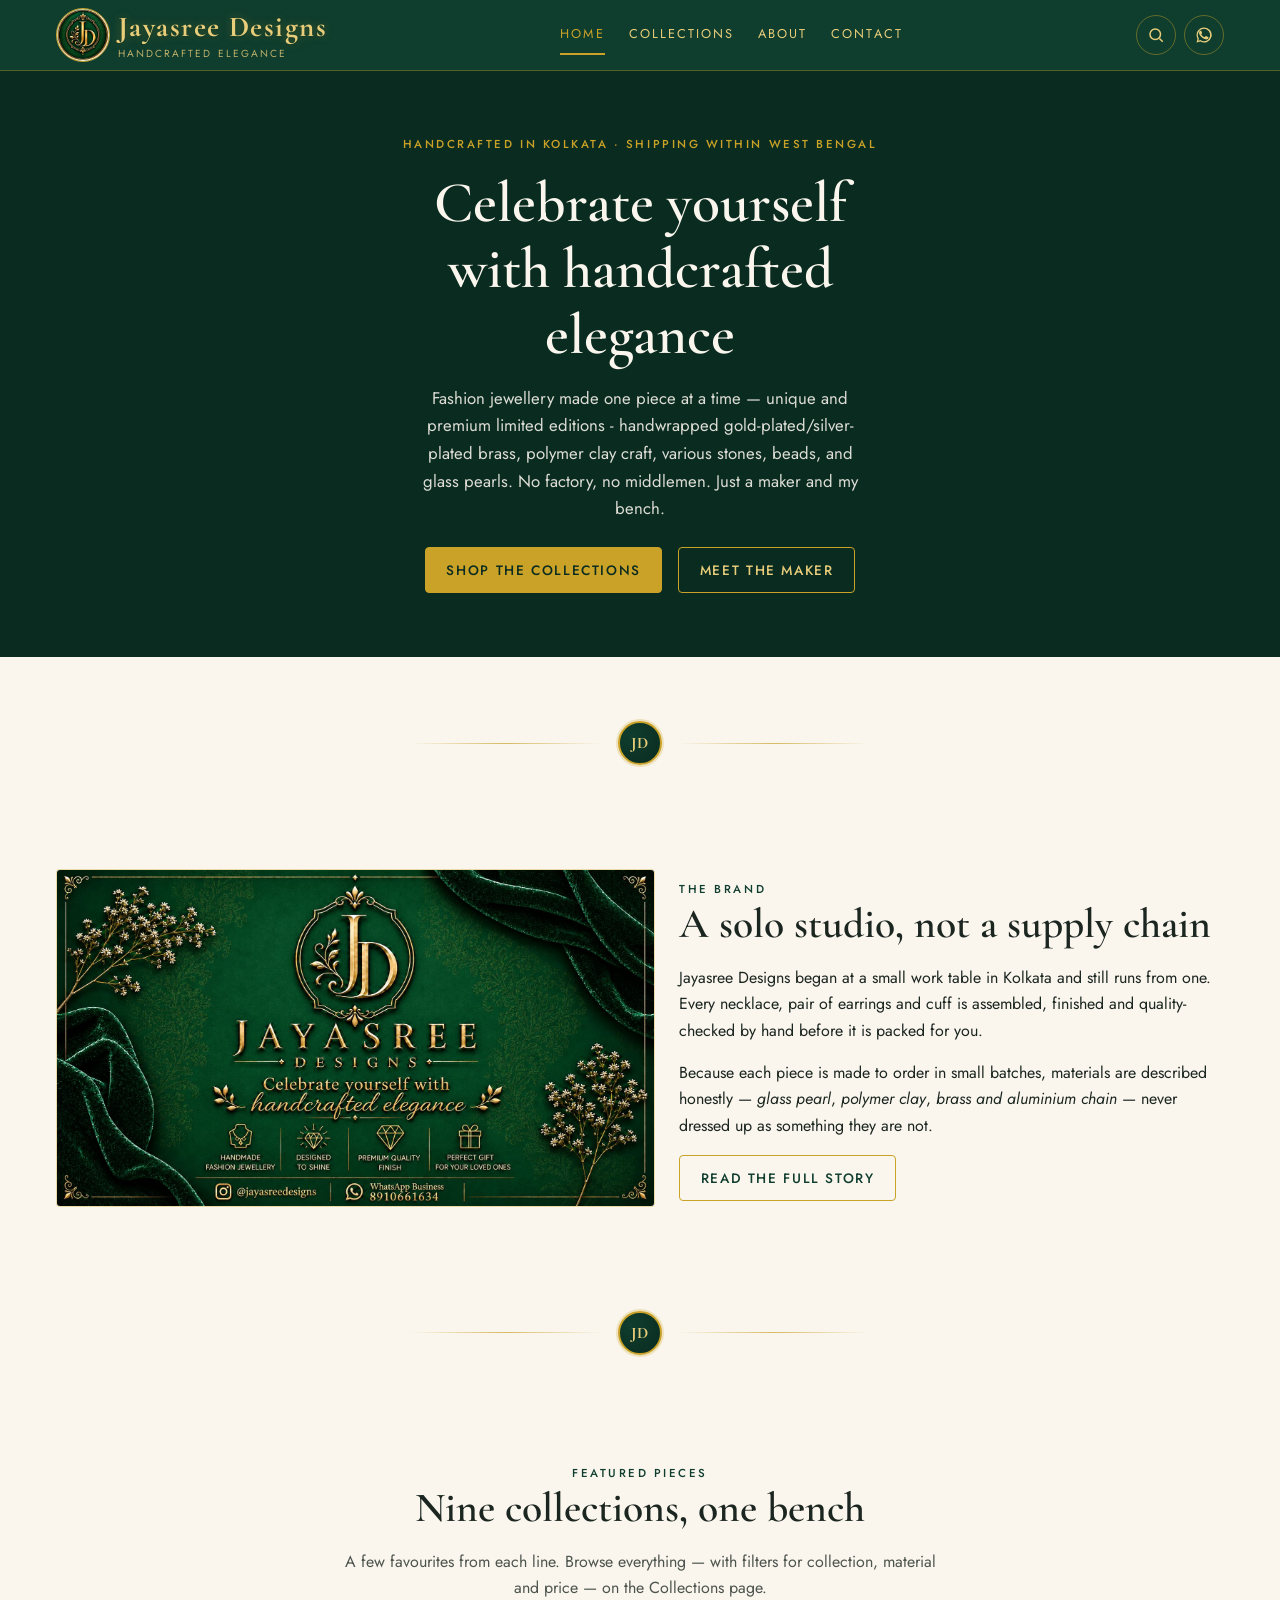
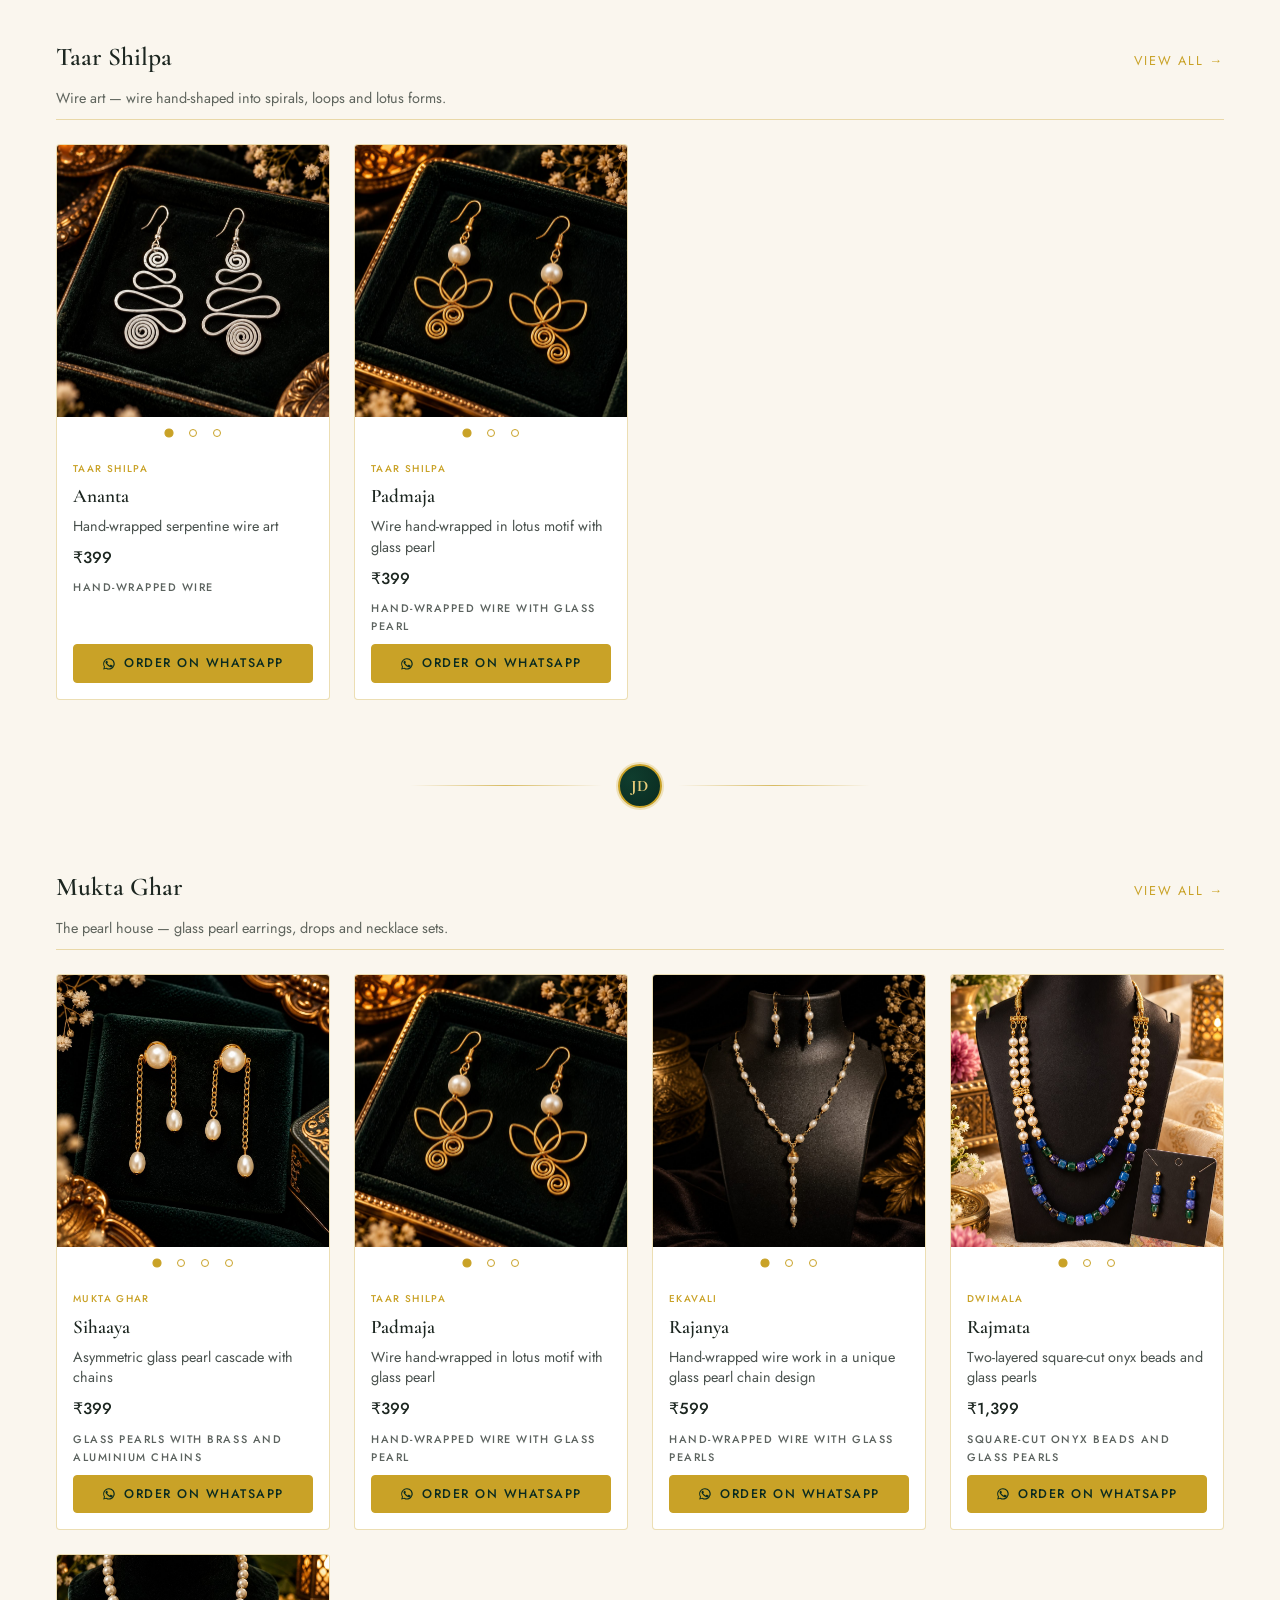
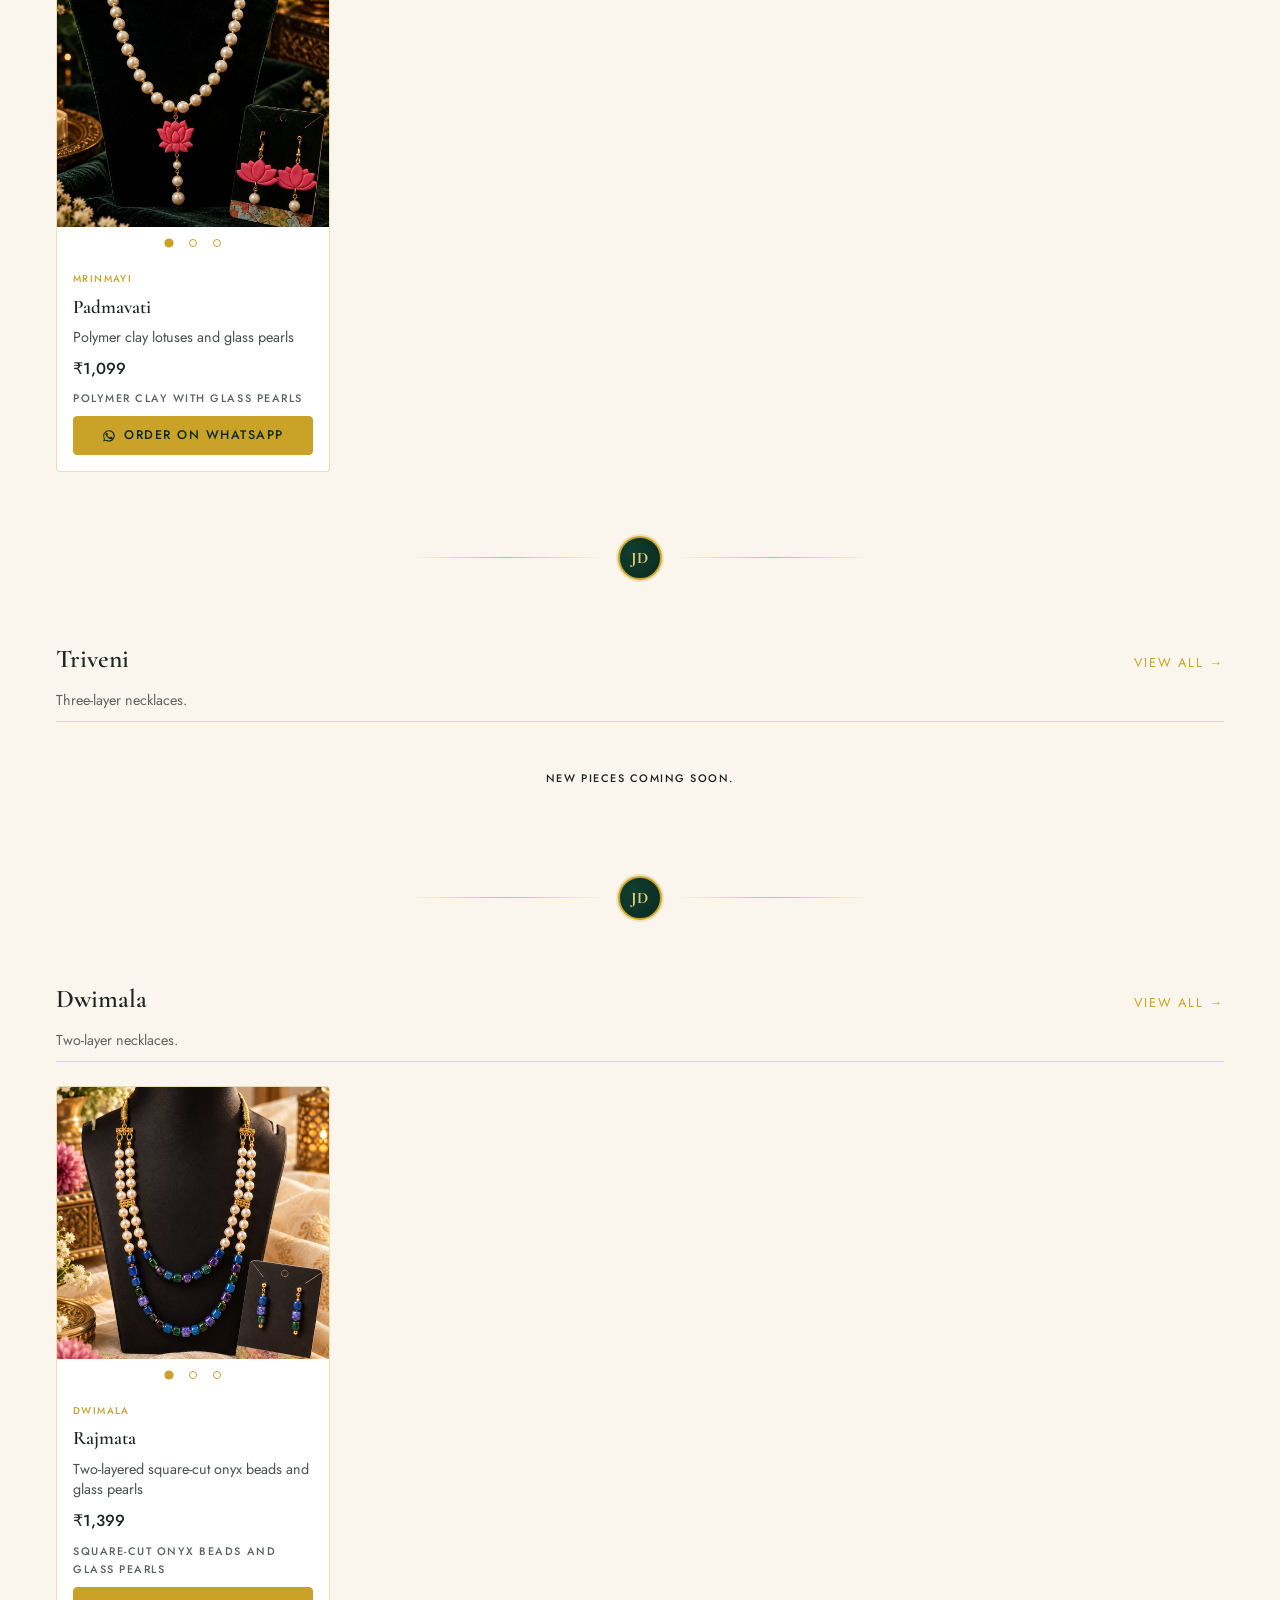
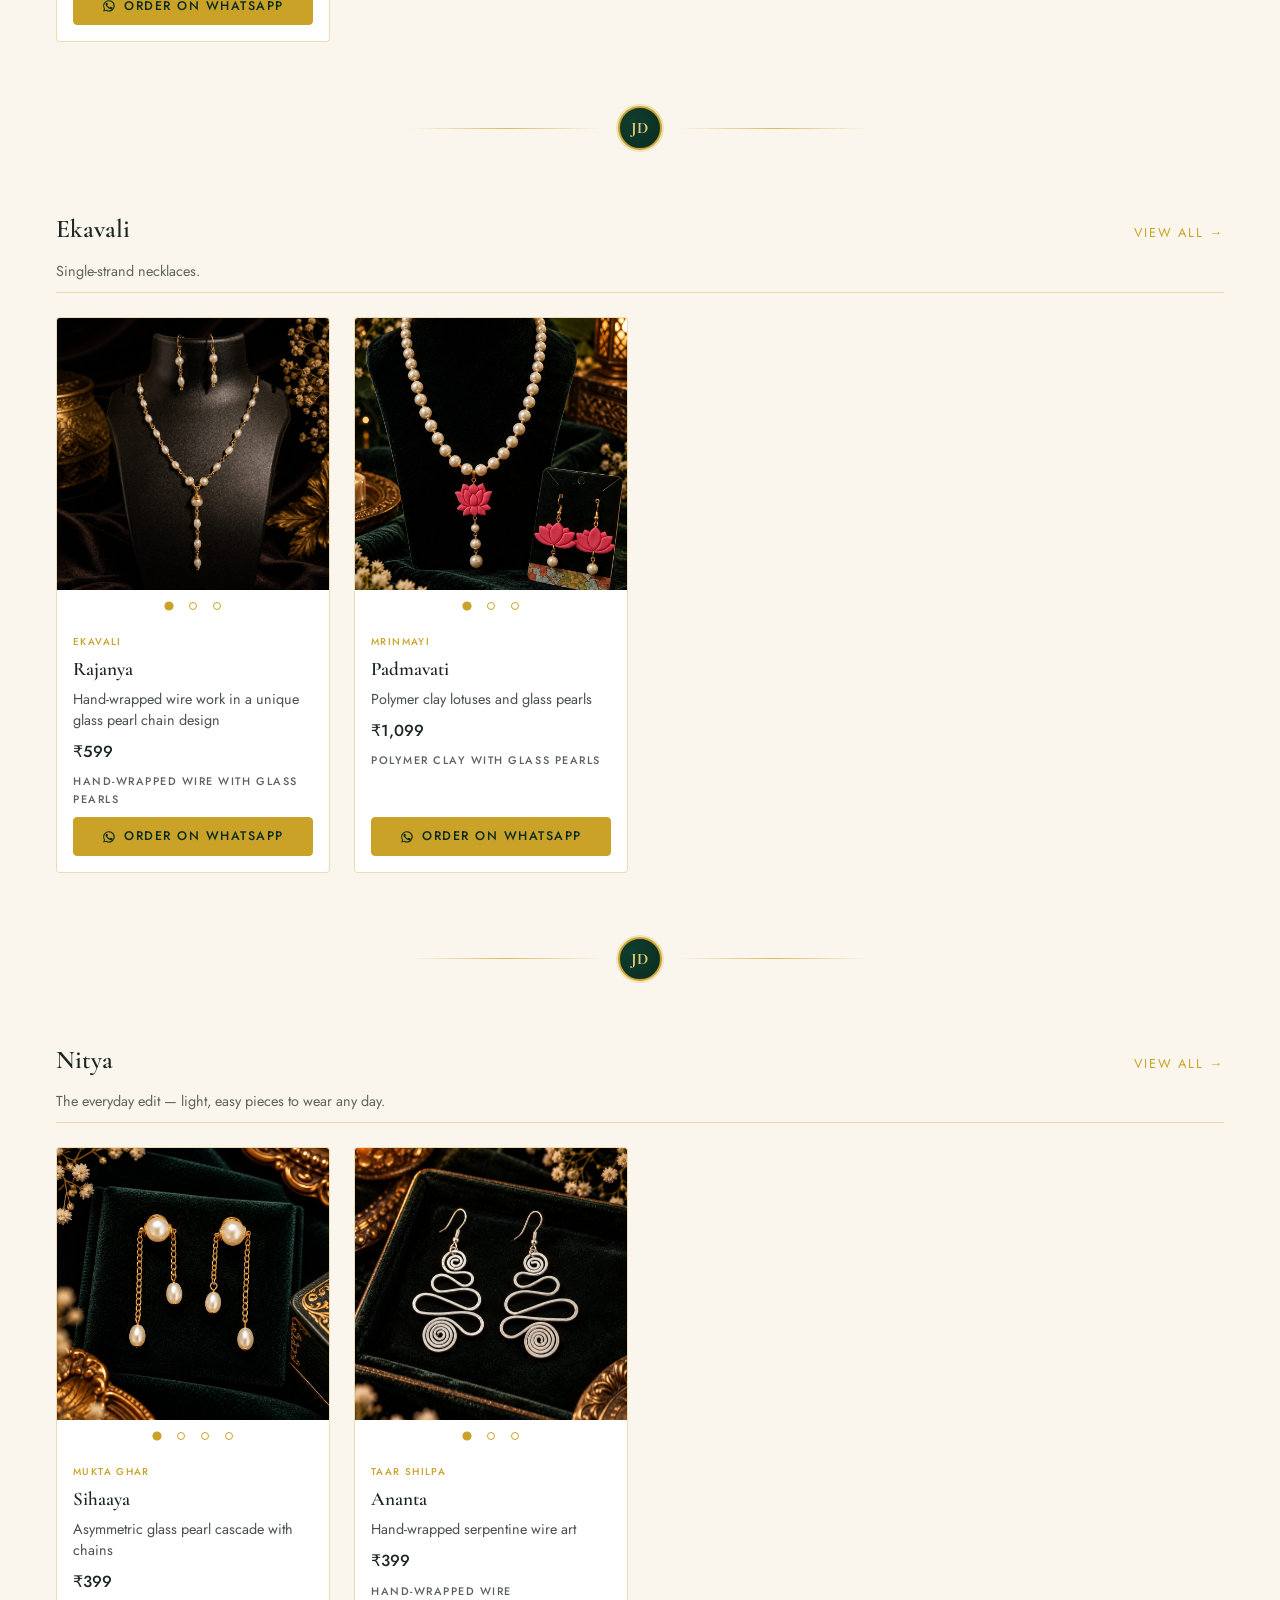
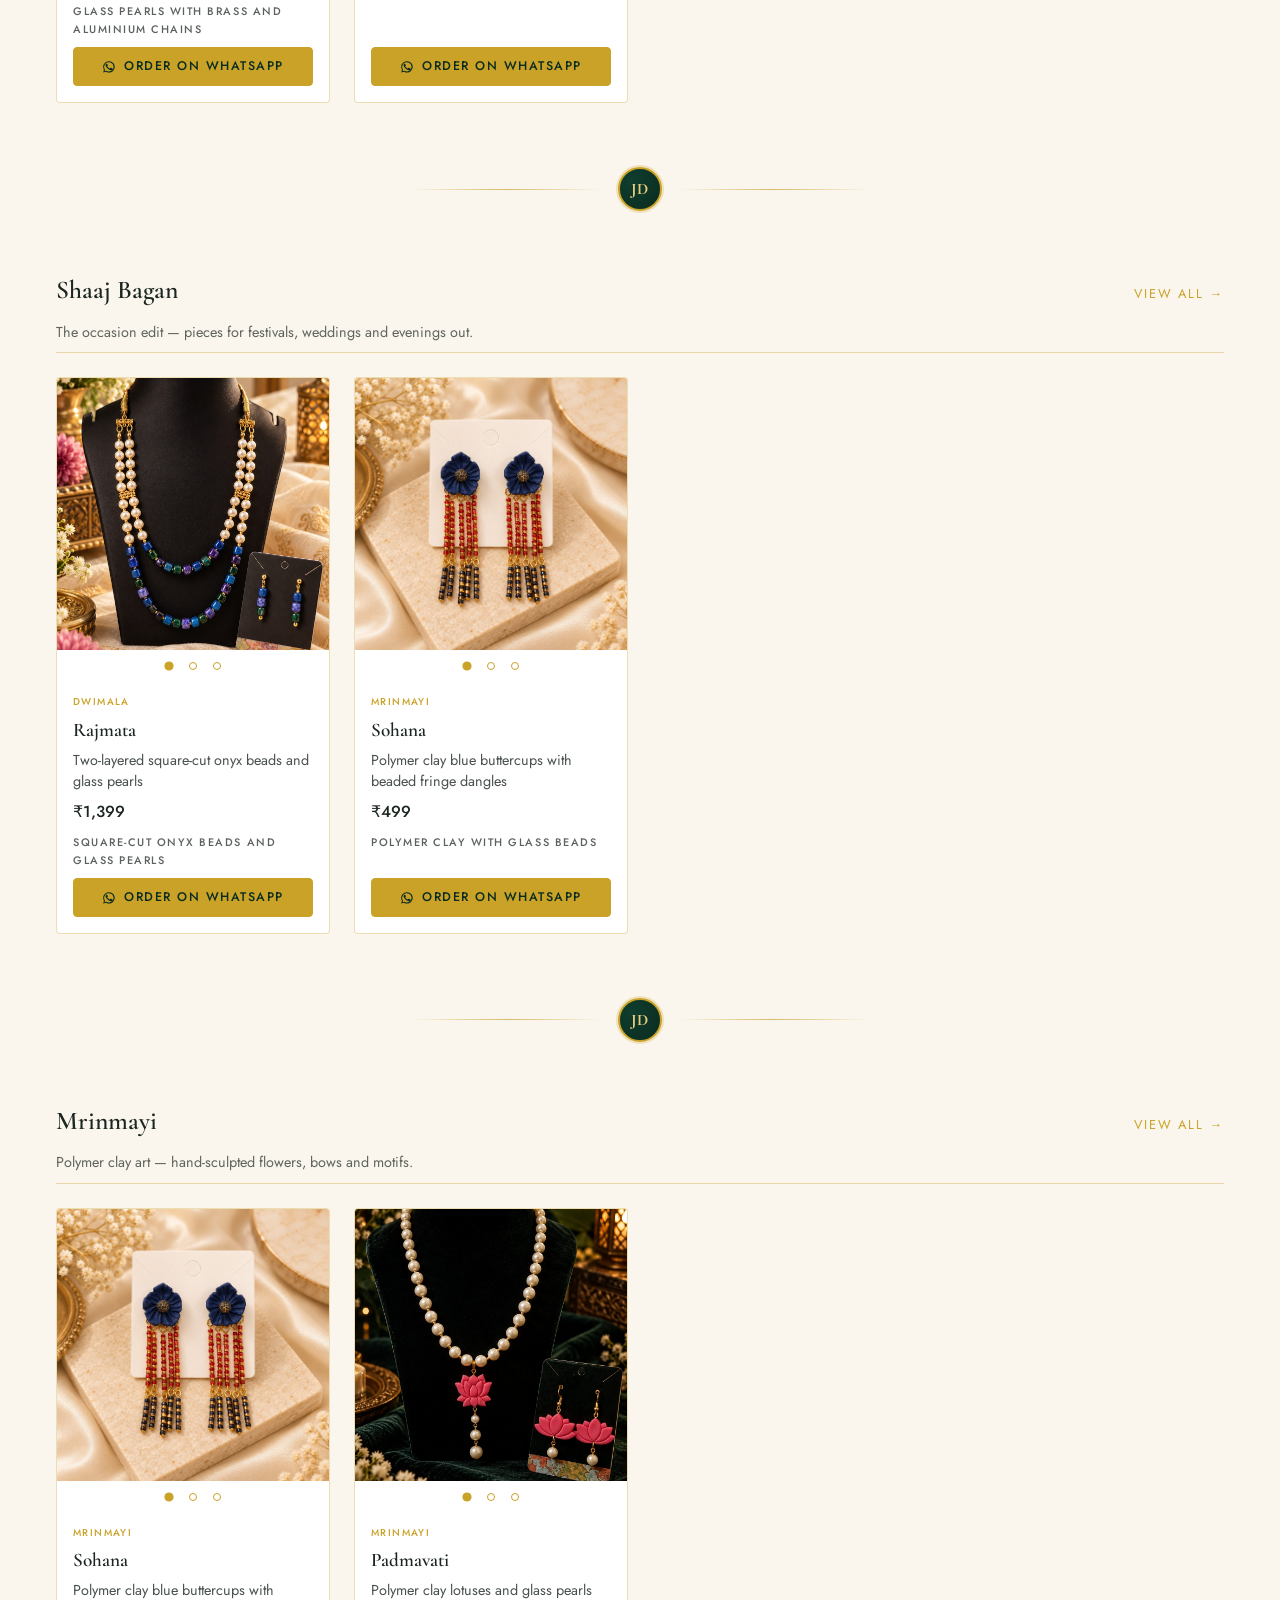
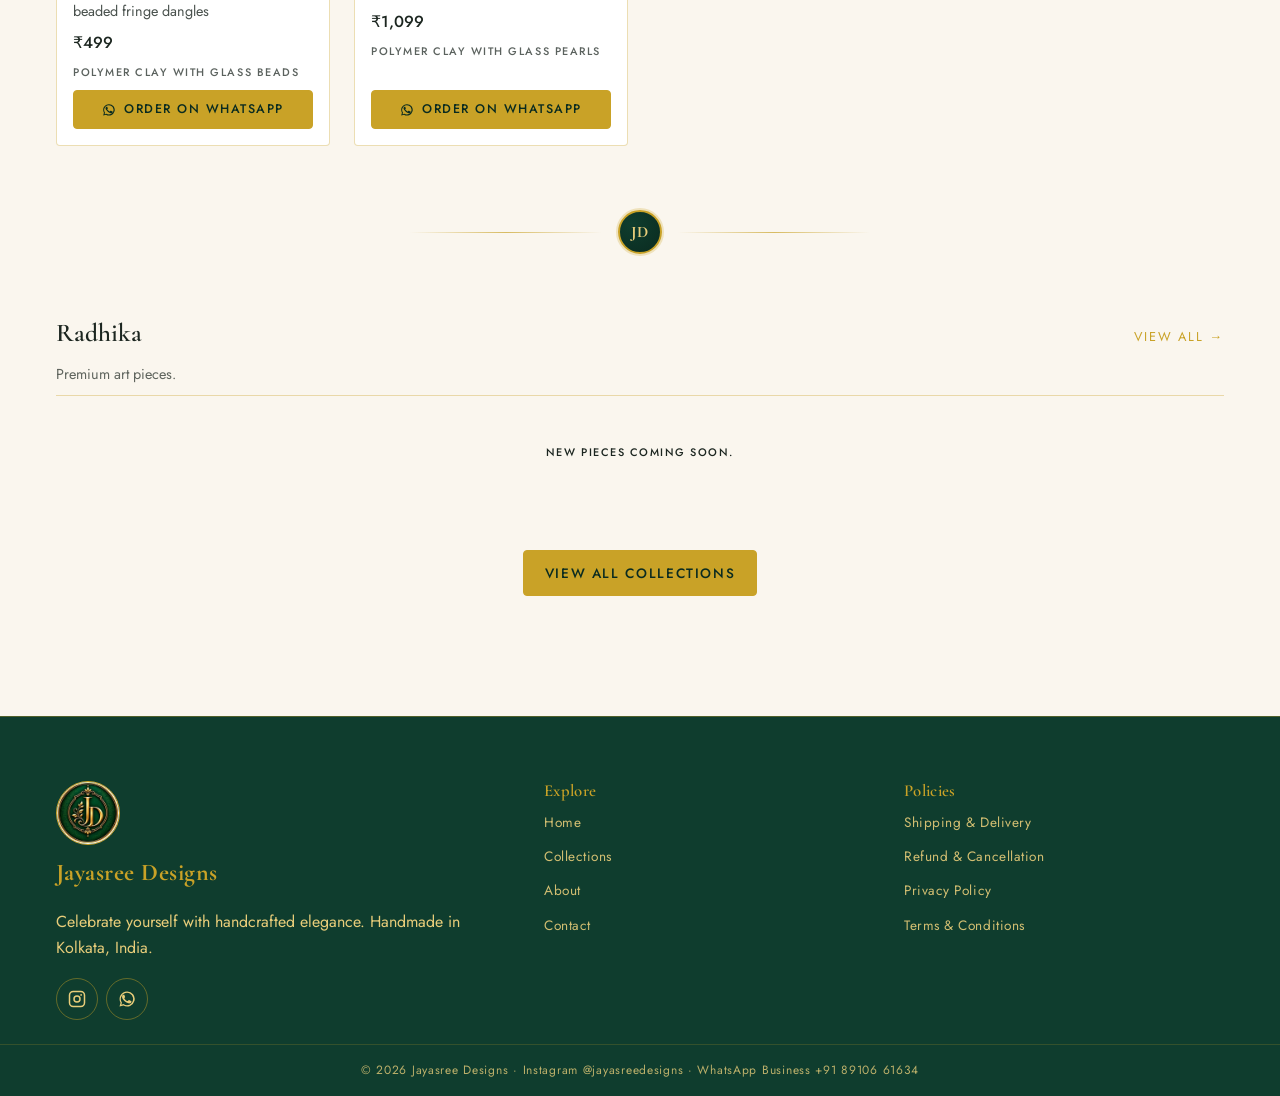
==== commit 660181f5: "Fix mobile UX contrast/zoom/tap-target issues, add sticky WhatsApp button - Bump search input and so" ====
--- a/index.html
+++ b/index.html
@@ -9,7 +9,7 @@
   <link rel="preconnect" href="https://fonts.googleapis.com">
   <link rel="preconnect" href="https://fonts.gstatic.com" crossorigin>
   <link rel="stylesheet" href="https://fonts.googleapis.com/css2?family=Cormorant+Garamond:ital,wght@0,400;0,500;0,600;0,700;1,400&family=Jost:wght@300;400;500;600&display=swap">
-  <link rel="stylesheet" href="assets/css/styles.css?v=20261004e">
+  <link rel="stylesheet" href="assets/css/styles.css?v=20261004g">
 </head>
 <body>
   <a class="skip-link" href="#main">Skip to content</a>
@@ -75,7 +75,7 @@
       <div class="container">
         <div class="story-teaser">
           <div class="media">
-            <img src="assets/images/Banner3.jpg" alt="A selection of Jayasree Designs handcrafted jewellery" loading="lazy">
+            <img src="assets/images/Banner3.jpg" alt="A selection of Jayasree Designs handcrafted jewellery" width="1672" height="941" loading="lazy">
           </div>
           <div>
             <span class="eyebrow">The brand</span>
--- a/assets/css/styles.css
+++ b/assets/css/styles.css
@@ -388,7 +388,7 @@
   border: 0;
   color: var(--off-white);
   font-family: var(--font-body);
-  font-size: 0.85rem;
+  font-size: 1rem;
 }
 .header-search input::placeholder { color: rgba(250, 246, 238, 0.5); }
 .header-search input:focus { outline: none; }
@@ -563,6 +563,9 @@
 .section {
   padding-block: var(--space-5);
 }
+/* the gold eyebrow reads ~2.25:1 on white/off-white — fine on the dark
+   hero/page-header, not on this light section background (WCAG AA needs 4.5:1) */
+.section .eyebrow { color: var(--bottle-green); }
 .section-head {
   text-align: center;
   max-width: 60ch;
@@ -577,6 +580,7 @@
   align-items: center;
 }
 .story-teaser .media {
+  aspect-ratio: 1672 / 941;
   border: 1px solid rgba(201, 162, 39, 0.4);
   border-radius: var(--radius);
   overflow: hidden;
@@ -692,7 +696,7 @@
 }
 .results-bar select {
   font-family: var(--font-body);
-  font-size: 0.85rem;
+  font-size: 1rem;
   padding: 0.5em 0.7em;
   border: 1px solid rgba(201, 162, 39, 0.5);
   border-radius: var(--radius);
@@ -724,7 +728,14 @@
   color: inherit;
   font-size: 1rem;
   line-height: 1;
-  padding: 0;
+  padding: 0.35em;
+  margin: -0.35em -0.35em -0.35em 0.05em;
+  border-radius: 50%;
+  cursor: pointer;
+}
+.chip button:hover,
+.chip button:focus-visible {
+  background: rgba(201, 162, 39, 0.3);
 }
 
 /* product grid */
@@ -825,6 +836,27 @@
   transform: scale(1.15);
 }
 
+/* sticky WhatsApp button — pages with no nearby per-item WhatsApp CTA
+   (About, Contact, policy pages) so it's reachable while scrolling/reading */
+.whatsapp-fab {
+  position: fixed;
+  right: var(--space-4);
+  bottom: calc(var(--space-4) + env(safe-area-inset-bottom, 0px));
+  width: 54px;
+  height: 54px;
+  display: grid;
+  place-items: center;
+  background: #25D366;
+  color: #fff;
+  border-radius: 50%;
+  box-shadow: 0 6px 16px rgba(10, 43, 32, 0.35);
+  z-index: 90;
+  transition: transform 0.15s ease;
+}
+.whatsapp-fab:hover,
+.whatsapp-fab:focus-visible { transform: scale(1.08); }
+.whatsapp-fab svg { width: 28px; height: 28px; }
+
 /* lightbox: enlarged photo viewer */
 html.lightbox-open { overflow: hidden; }
 .lightbox {
@@ -927,7 +959,7 @@
   color: var(--ink);
 }
 .product-material {
-  color: rgba(28, 38, 32, 0.62);
+  color: rgba(28, 38, 32, 0.72);
   margin: 0;
 }
 .product-body .btn { margin-top: auto; }
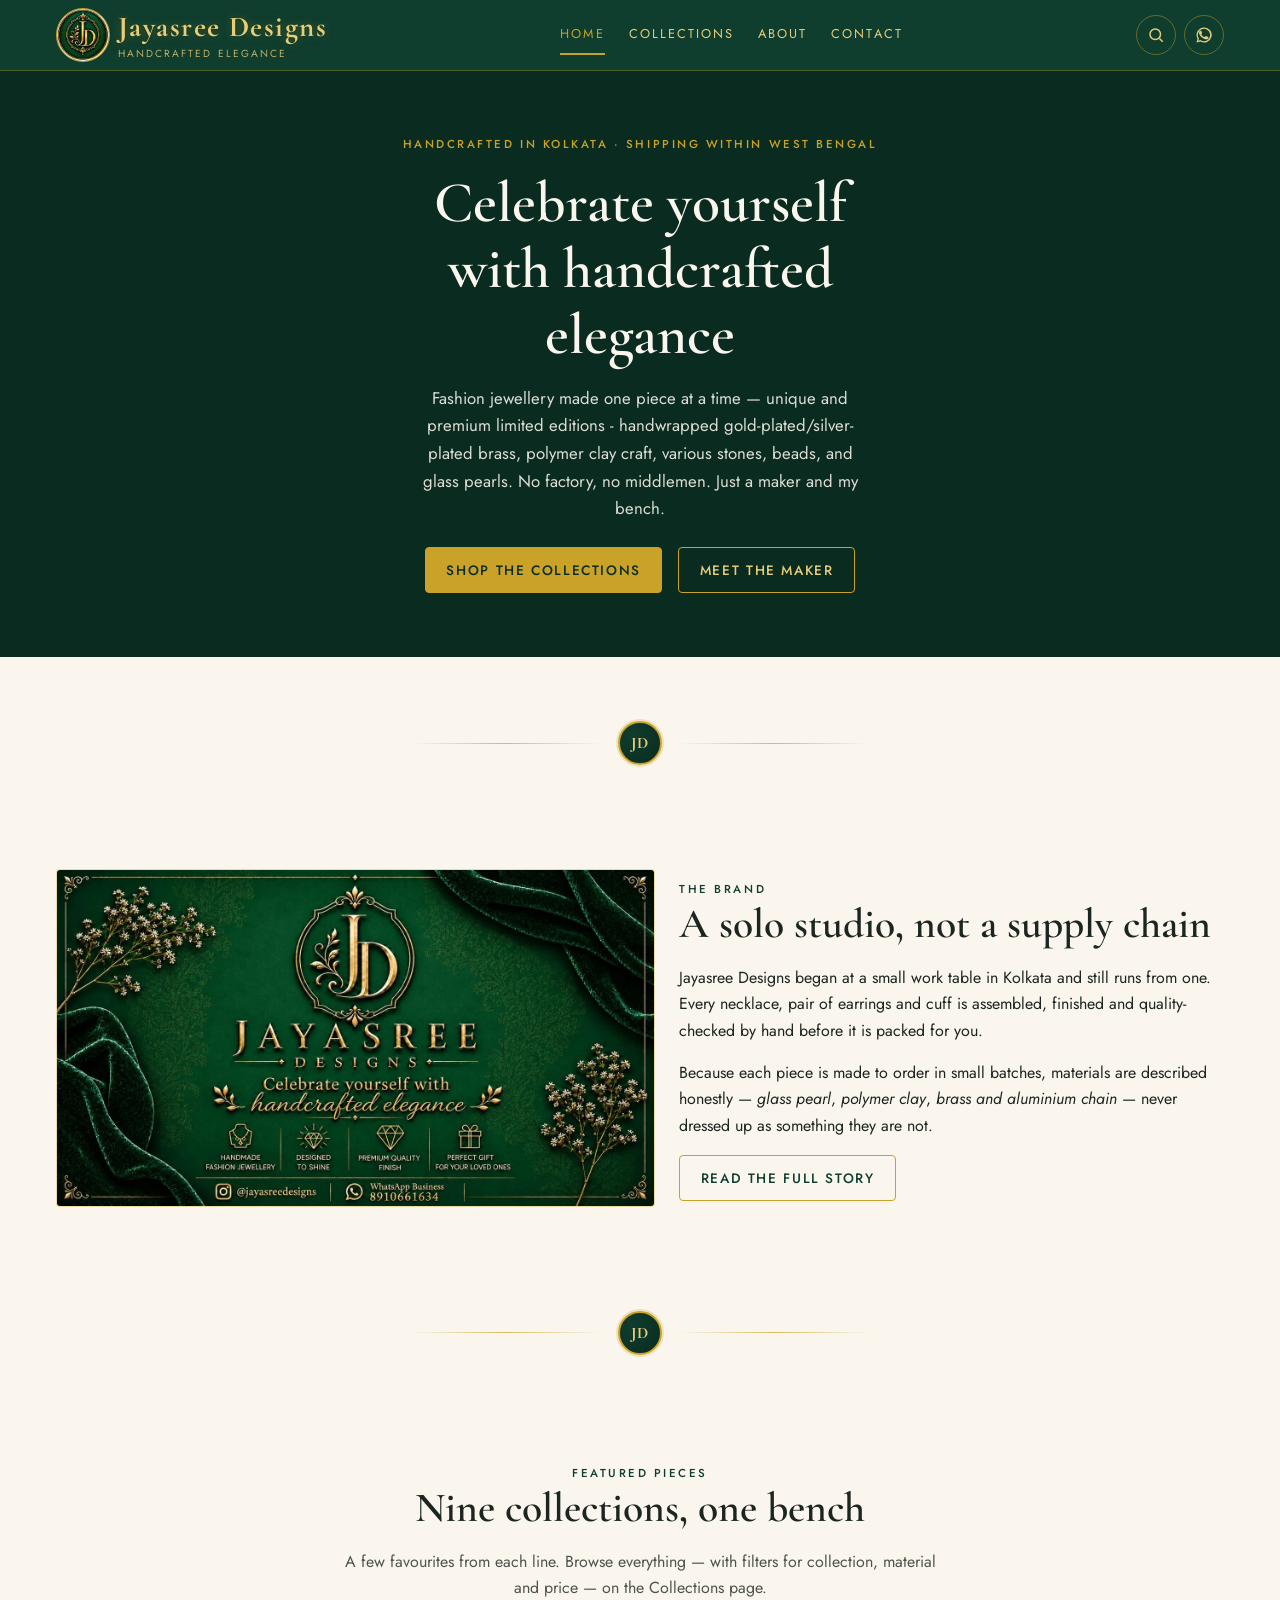
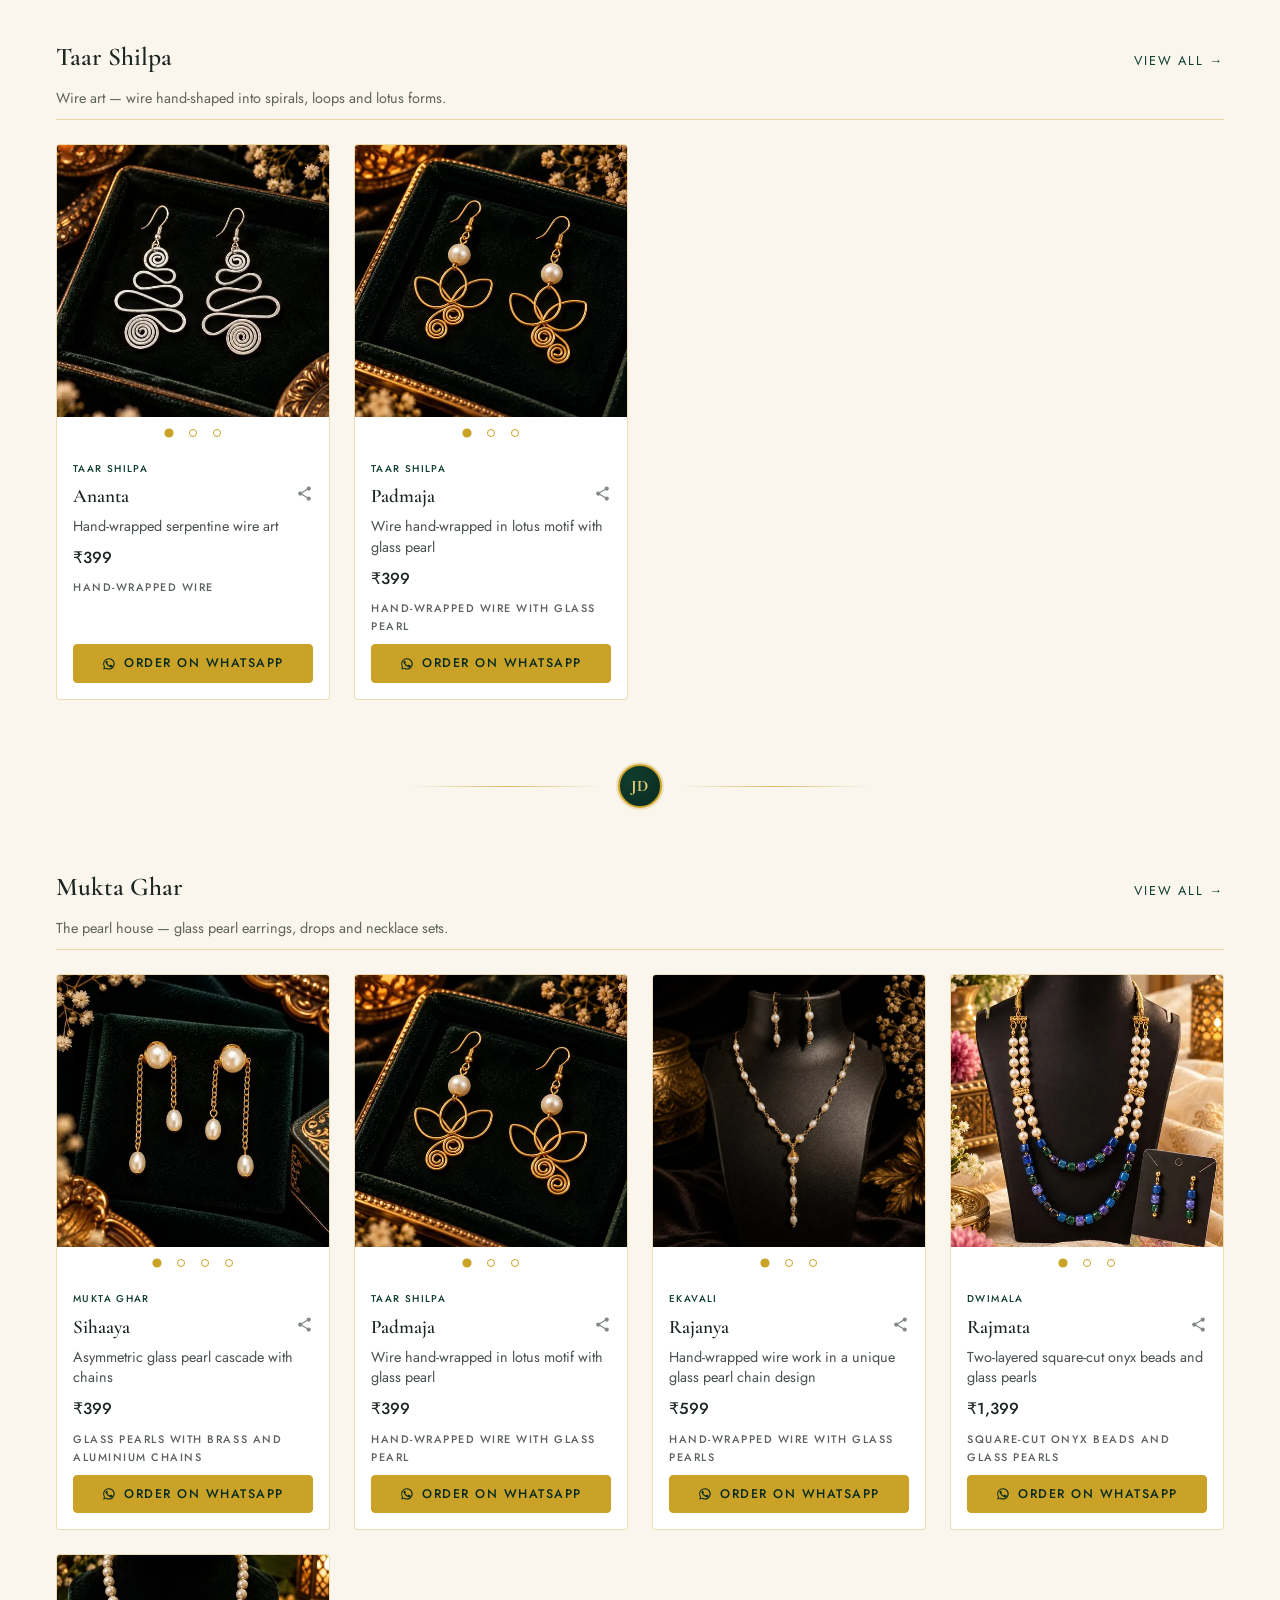
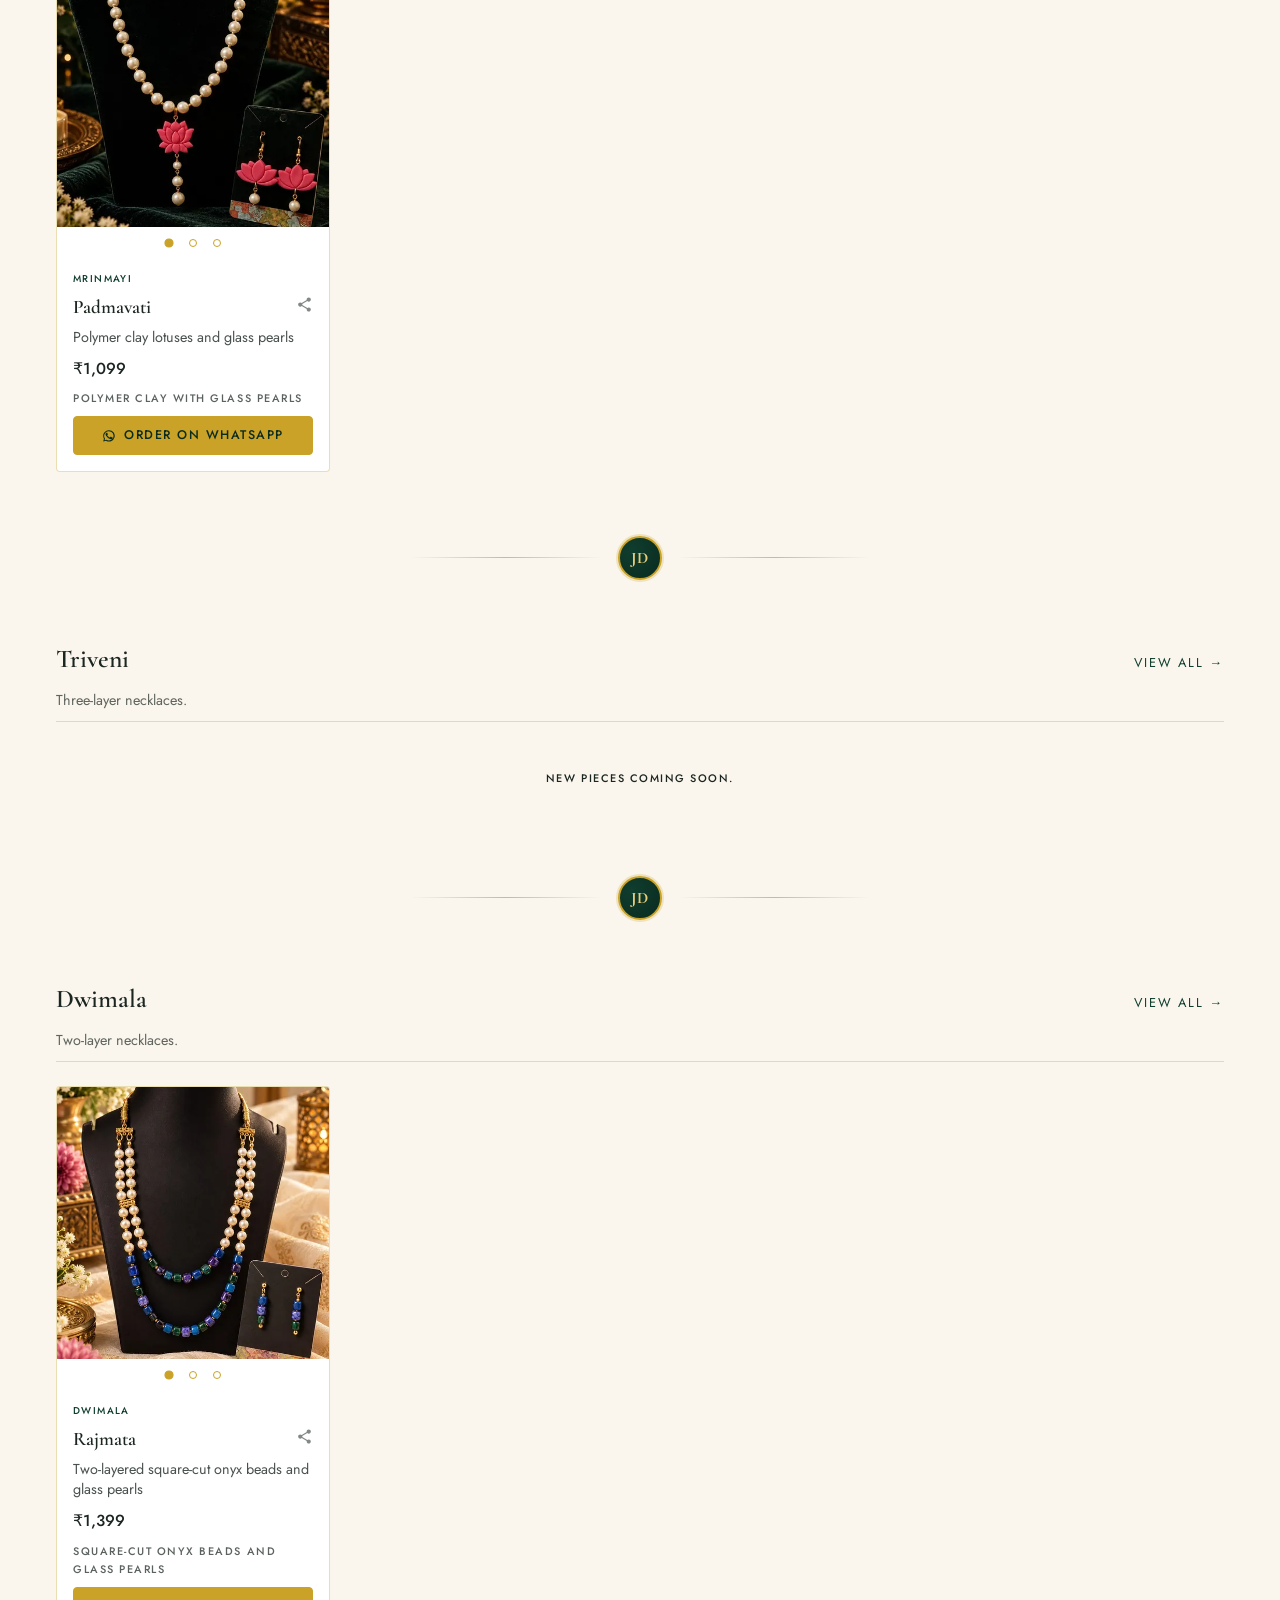
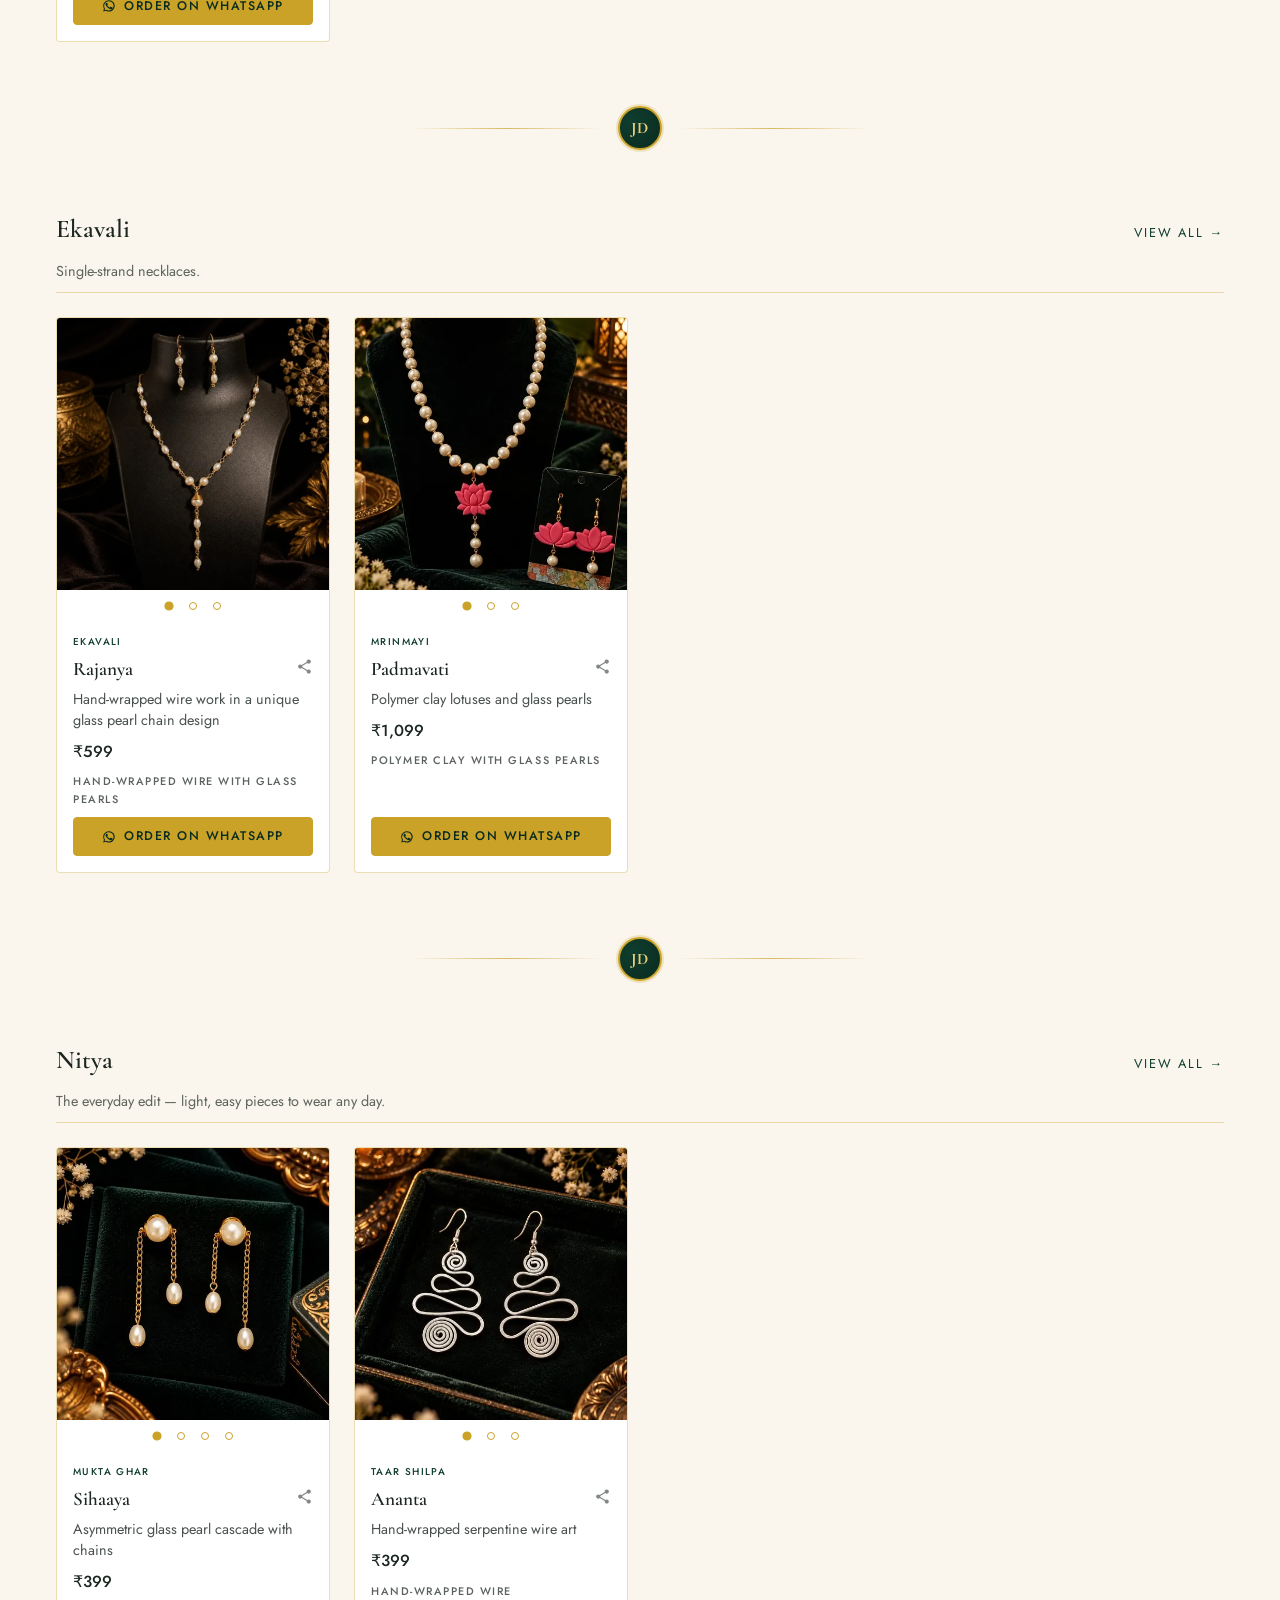
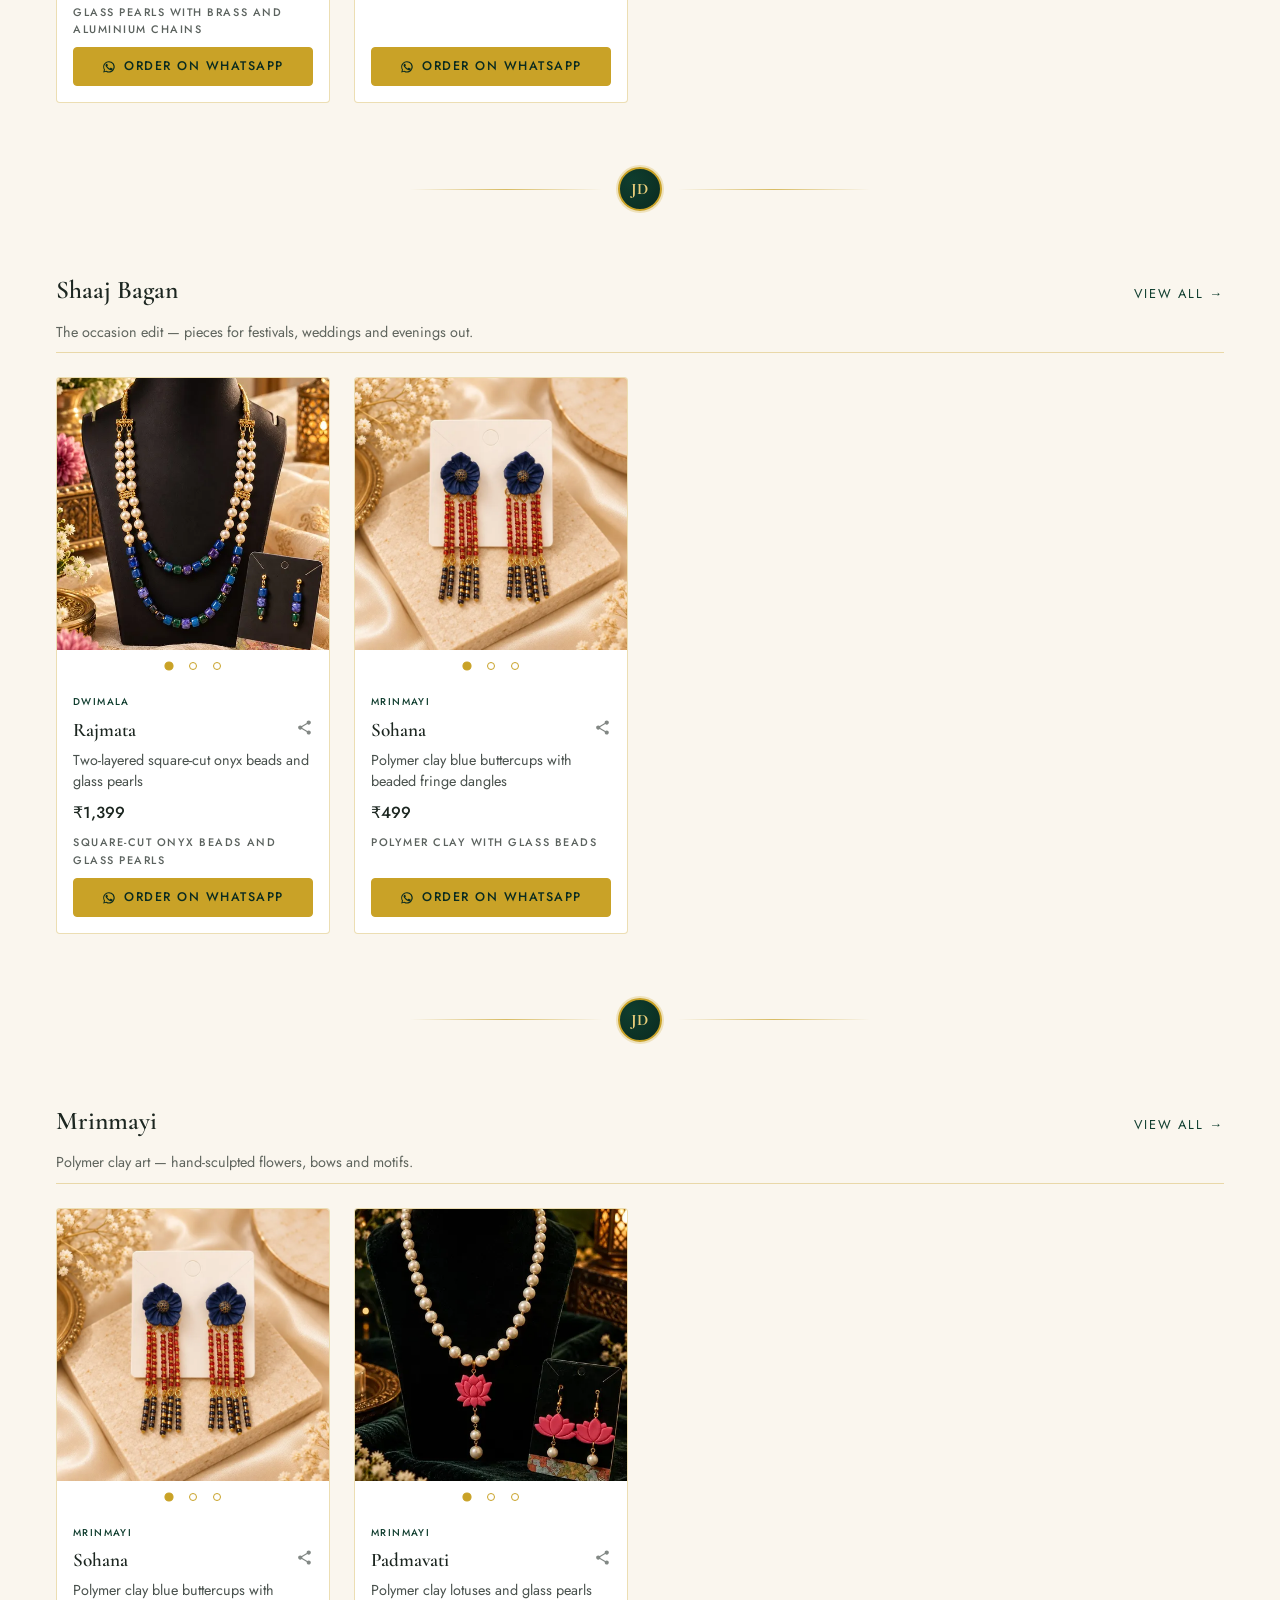
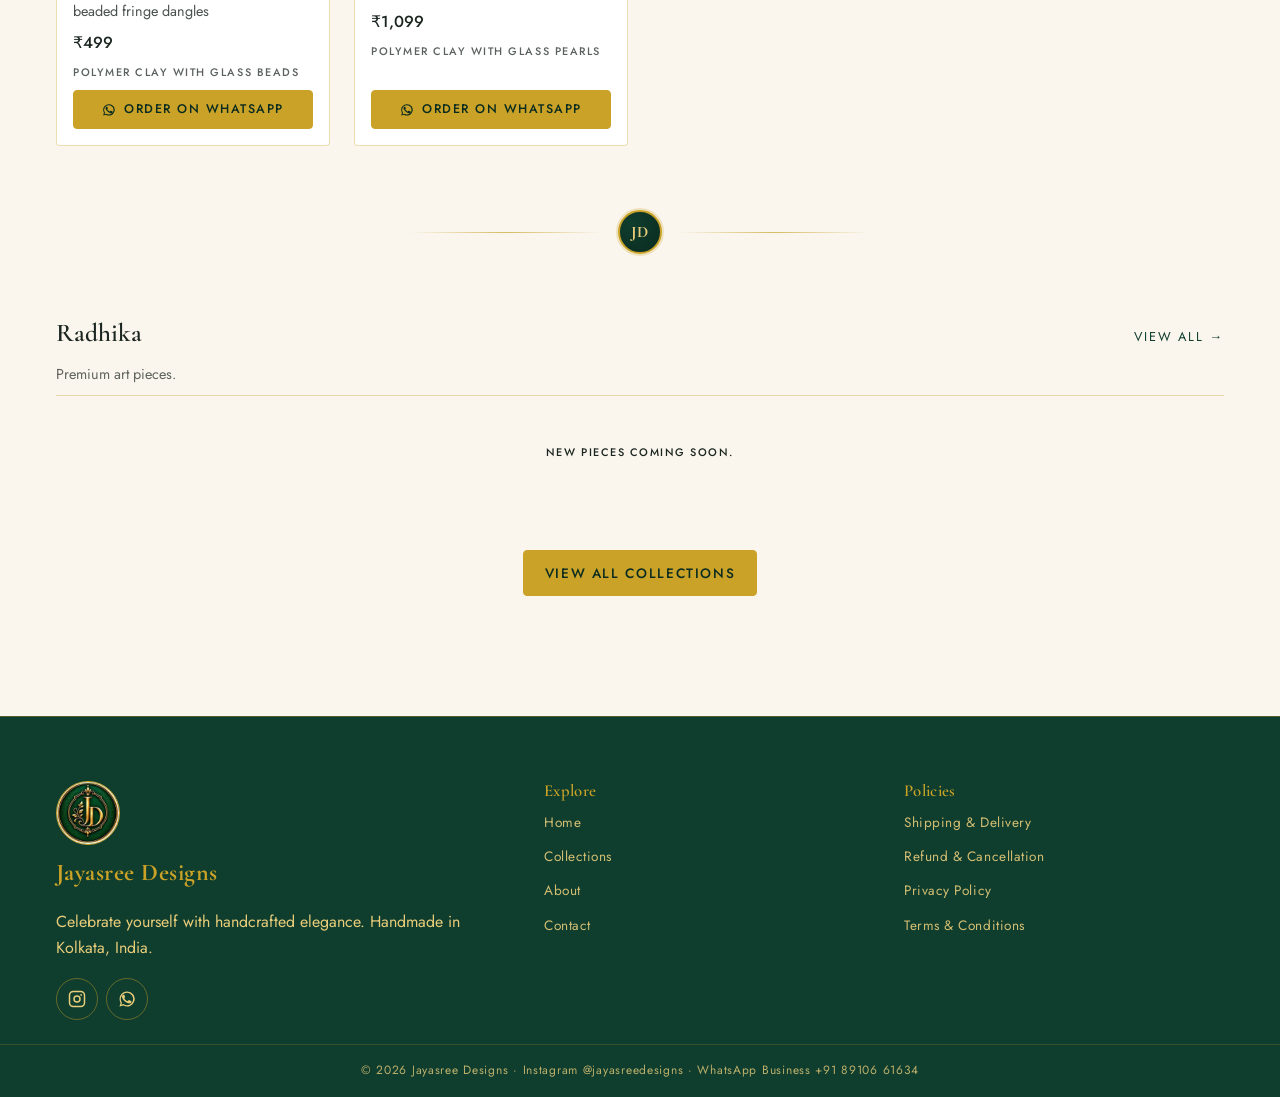
==== commit aa1b0eaf: "Fix Lighthouse accessibility contrast and mobile performance issues - Fix low-contrast gold text on " ====
--- a/index.html
+++ b/index.html
@@ -5,11 +5,27 @@
   <meta name="viewport" content="width=device-width, initial-scale=1">
   <title>Jayasree Designs — Handcrafted Fashion Jewellery</title>
   <meta name="description" content="Jayasree Designs is a solo-maker handcrafted fashion jewellery brand from Kolkata. Wire art, glass pearls, layered necklaces, polymer clay art, everyday and occasion pieces. Order on WhatsApp. Currently shipping within West Bengal.">
+  <link rel="canonical" href="https://www.jayasreedesigns.com/">
+  <meta property="og:type" content="website">
+  <meta property="og:site_name" content="Jayasree Designs">
+  <meta property="og:locale" content="en_IN">
+  <meta property="og:title" content="Jayasree Designs — Handcrafted Fashion Jewellery">
+  <meta property="og:description" content="Jayasree Designs is a solo-maker handcrafted fashion jewellery brand from Kolkata. Wire art, glass pearls, layered necklaces, polymer clay art, everyday and occasion pieces. Order on WhatsApp. Currently shipping within West Bengal.">
+  <meta property="og:url" content="https://www.jayasreedesigns.com/">
+  <meta property="og:image" content="https://www.jayasreedesigns.com/assets/images/Banner3.jpg">
+  <meta property="og:image:width" content="1200">
+  <meta property="og:image:height" content="675">
+  <meta name="twitter:card" content="summary_large_image">
+  <meta name="twitter:title" content="Jayasree Designs — Handcrafted Fashion Jewellery">
+  <meta name="twitter:description" content="Jayasree Designs is a solo-maker handcrafted fashion jewellery brand from Kolkata. Wire art, glass pearls, layered necklaces, polymer clay art, everyday and occasion pieces. Order on WhatsApp. Currently shipping within West Bengal.">
+  <meta name="twitter:image" content="https://www.jayasreedesigns.com/assets/images/Banner3.jpg">
   <link rel="icon" href="assets/images/logo.jpg">
   <link rel="preconnect" href="https://fonts.googleapis.com">
   <link rel="preconnect" href="https://fonts.gstatic.com" crossorigin>
-  <link rel="stylesheet" href="https://fonts.googleapis.com/css2?family=Cormorant+Garamond:ital,wght@0,400;0,500;0,600;0,700;1,400&family=Jost:wght@300;400;500;600&display=swap">
-  <link rel="stylesheet" href="assets/css/styles.css?v=20261004g">
+  <link rel="preload" as="style" href="https://fonts.googleapis.com/css2?family=Cormorant+Garamond:ital,wght@0,400;0,500;0,600;0,700;1,400&family=Jost:wght@300;400;500;600&display=swap">
+  <link rel="stylesheet" href="https://fonts.googleapis.com/css2?family=Cormorant+Garamond:ital,wght@0,400;0,500;0,600;0,700;1,400&family=Jost:wght@300;400;500;600&display=swap" media="print" onload="this.media='all'">
+  <noscript><link rel="stylesheet" href="https://fonts.googleapis.com/css2?family=Cormorant+Garamond:ital,wght@0,400;0,500;0,600;0,700;1,400&family=Jost:wght@300;400;500;600&display=swap"></noscript>
+  <link rel="stylesheet" href="assets/css/styles.css?v=20261005c">
 </head>
 <body>
   <a class="skip-link" href="#main">Skip to content</a>
@@ -75,7 +91,7 @@
       <div class="container">
         <div class="story-teaser">
           <div class="media">
-            <img src="assets/images/Banner3.jpg" alt="A selection of Jayasree Designs handcrafted jewellery" width="1672" height="941" loading="lazy">
+            <img src="assets/images/Banner3.webp" alt="A selection of Jayasree Designs handcrafted jewellery" width="1400" height="788" loading="lazy">
           </div>
           <div>
             <span class="eyebrow">The brand</span>
@@ -149,6 +165,6 @@
   </footer>
 
   <script src="assets/js/site.js?v=20261004" defer></script>
-  <script src="assets/js/products.js?v=20260926b" defer></script>
+  <script src="assets/js/products.js?v=20261005k" defer></script>
 </body>
 </html>
--- a/assets/css/styles.css
+++ b/assets/css/styles.css
@@ -207,6 +207,7 @@
 .btn--sm { padding: 0.65em 1.1em; font-size: 0.78rem; }
 
 .wa-icon { width: 1.1em; height: 1.1em; flex: none; }
+.share-icon { width: 1.1em; height: 1.1em; flex: none; }
 
 /* =========================================================================
    Medallion motif (echoes the JD monogram badge)
@@ -580,7 +581,7 @@
   align-items: center;
 }
 .story-teaser .media {
-  aspect-ratio: 1672 / 941;
+  aspect-ratio: 1400 / 788;
   border: 1px solid rgba(201, 162, 39, 0.4);
   border-radius: var(--radius);
   overflow: hidden;
@@ -602,7 +603,7 @@
 }
 .collection-head h3 { margin: 0; }
 .collection-head p { margin: 0; font-size: 0.9rem; color: rgba(28,38,32,0.7); flex: 1 1 100%; }
-.collection-head a { color: var(--gold); font-size: 0.8rem; text-transform: uppercase; letter-spacing: 0.14em; white-space: nowrap; }
+.collection-head a { color: var(--bottle-green); font-size: 0.8rem; text-transform: uppercase; letter-spacing: 0.14em; white-space: nowrap; }
 .collection-head a:hover { text-decoration: underline; }
 
 /* =========================================================================
@@ -936,8 +937,14 @@
   flex: 1;
 }
 .product-collection {
-  color: var(--gold);
+  color: var(--bottle-green);
   font-size: 0.62rem;
+}
+.product-name-row {
+  display: flex;
+  align-items: flex-start;
+  justify-content: space-between;
+  gap: var(--space-2);
 }
 .product-name {
   font-family: var(--font-display);
@@ -946,6 +953,25 @@
   margin: 0;
   line-height: 1.2;
 }
+.share-btn {
+  flex: none;
+  display: grid;
+  place-items: center;
+  background: none;
+  border: 0;
+  color: rgba(28, 38, 32, 0.55);
+  border-radius: 50%;
+  /* visually small, but padding + negative margin keeps the real tap area ~40px */
+  padding: 11px;
+  margin: -11px -11px -11px 0;
+  cursor: pointer;
+}
+.share-btn:hover,
+.share-btn:focus-visible {
+  color: var(--bottle-green);
+  background: rgba(201, 162, 39, 0.15);
+}
+.share-btn .share-icon { width: 17px; height: 17px; }
 .product-desc {
   margin: 0;
   font-size: 0.9rem;
